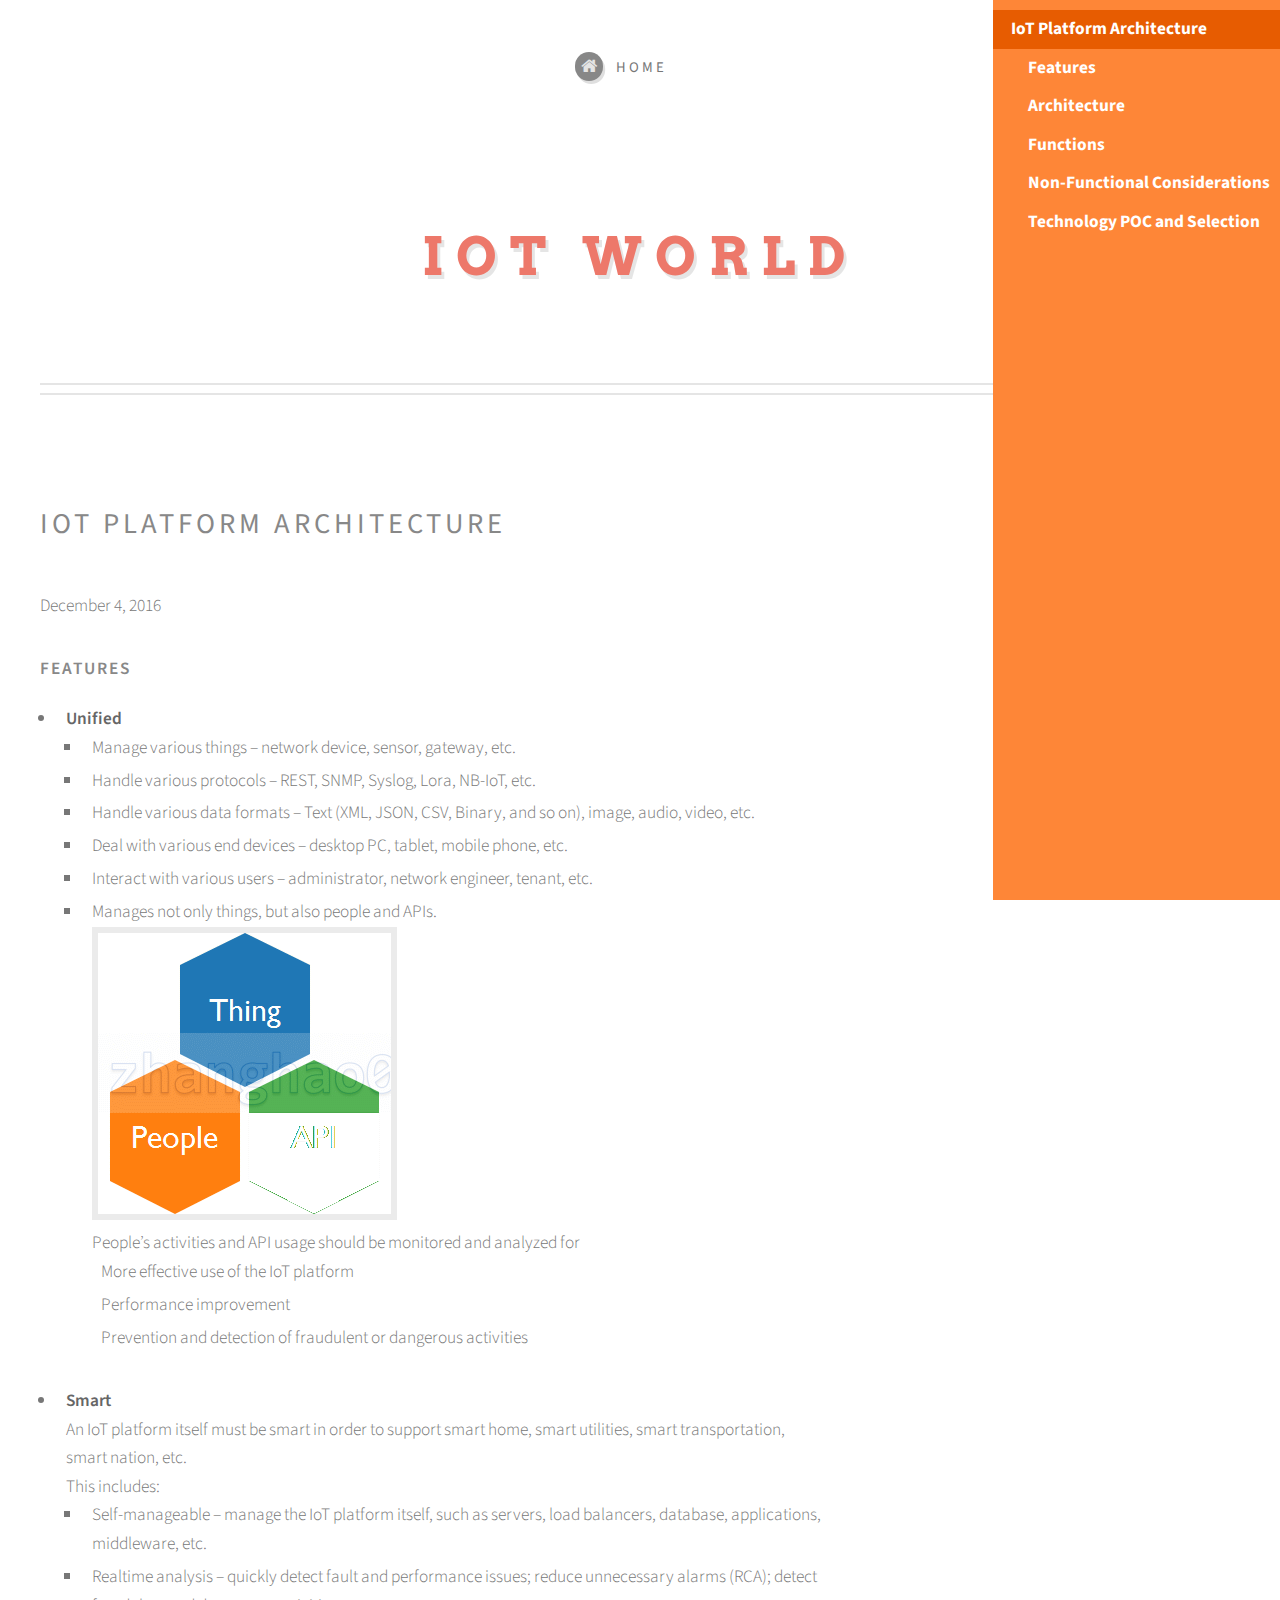
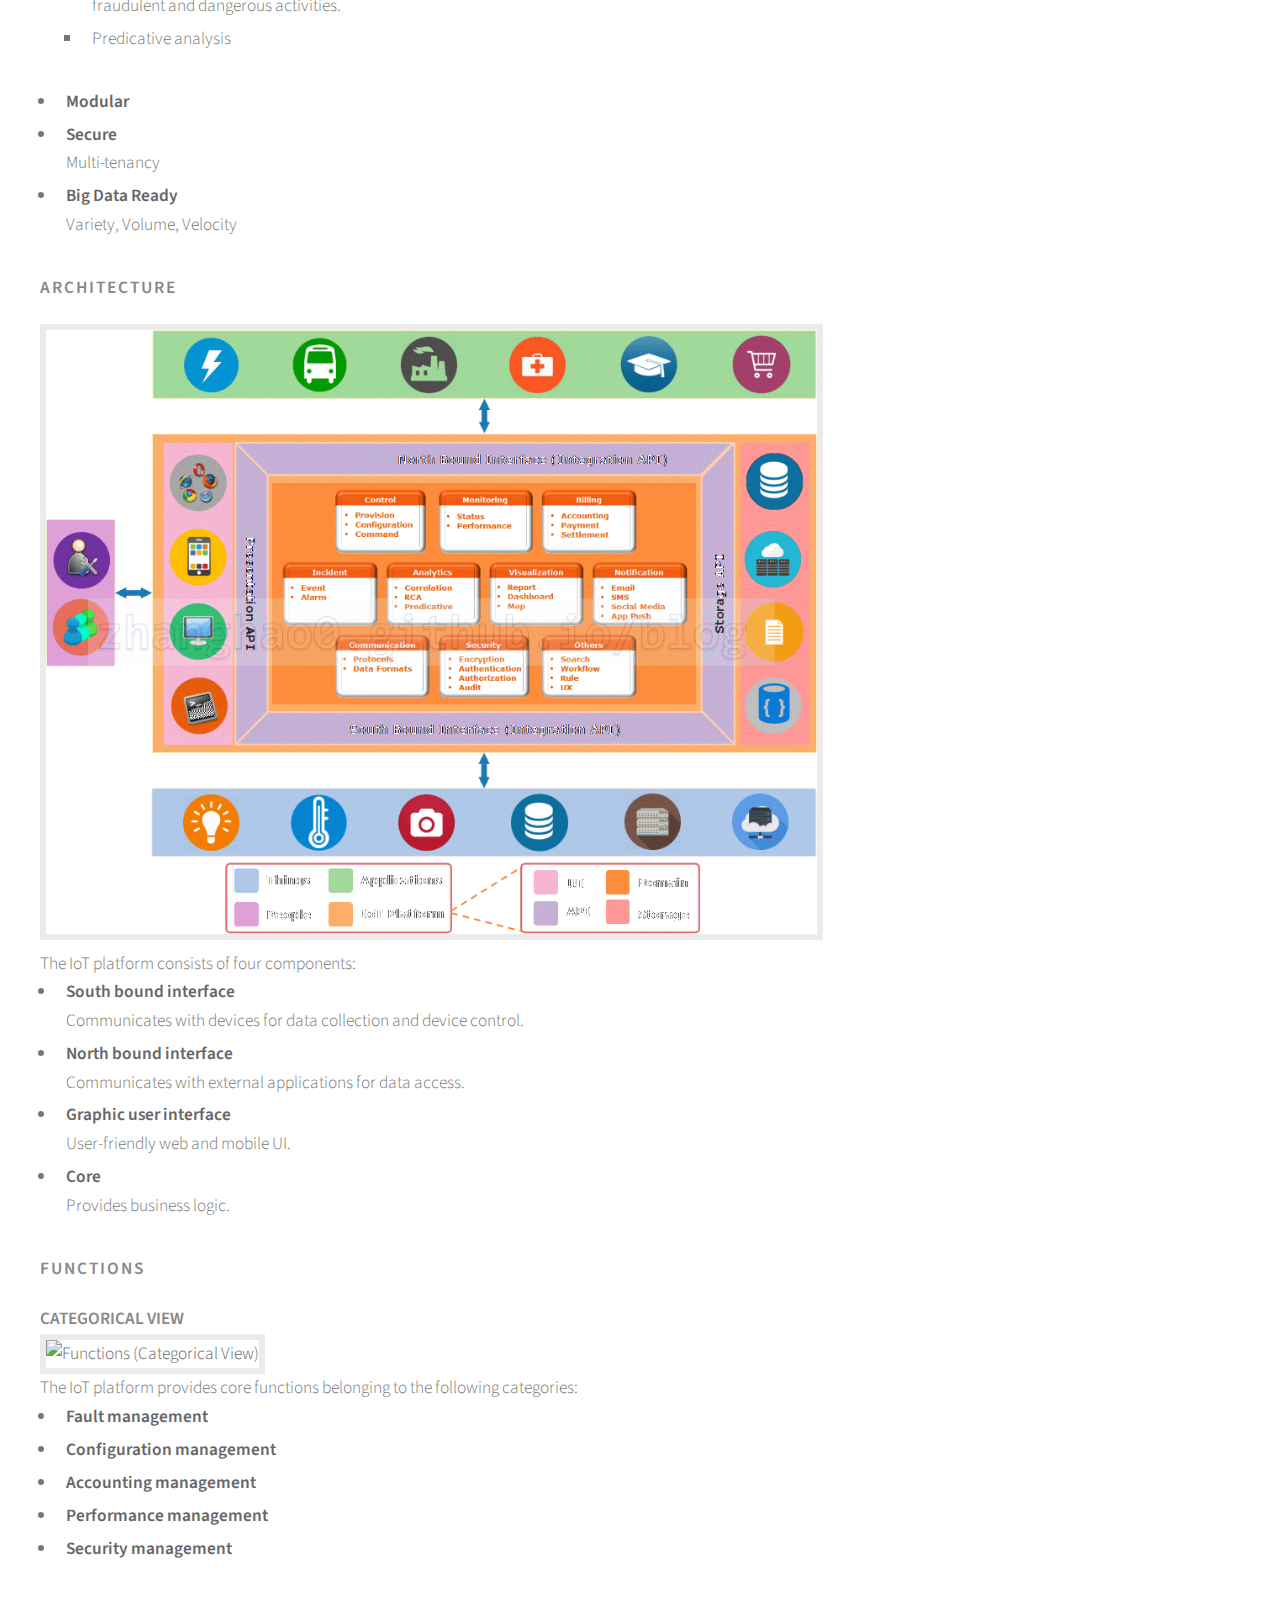
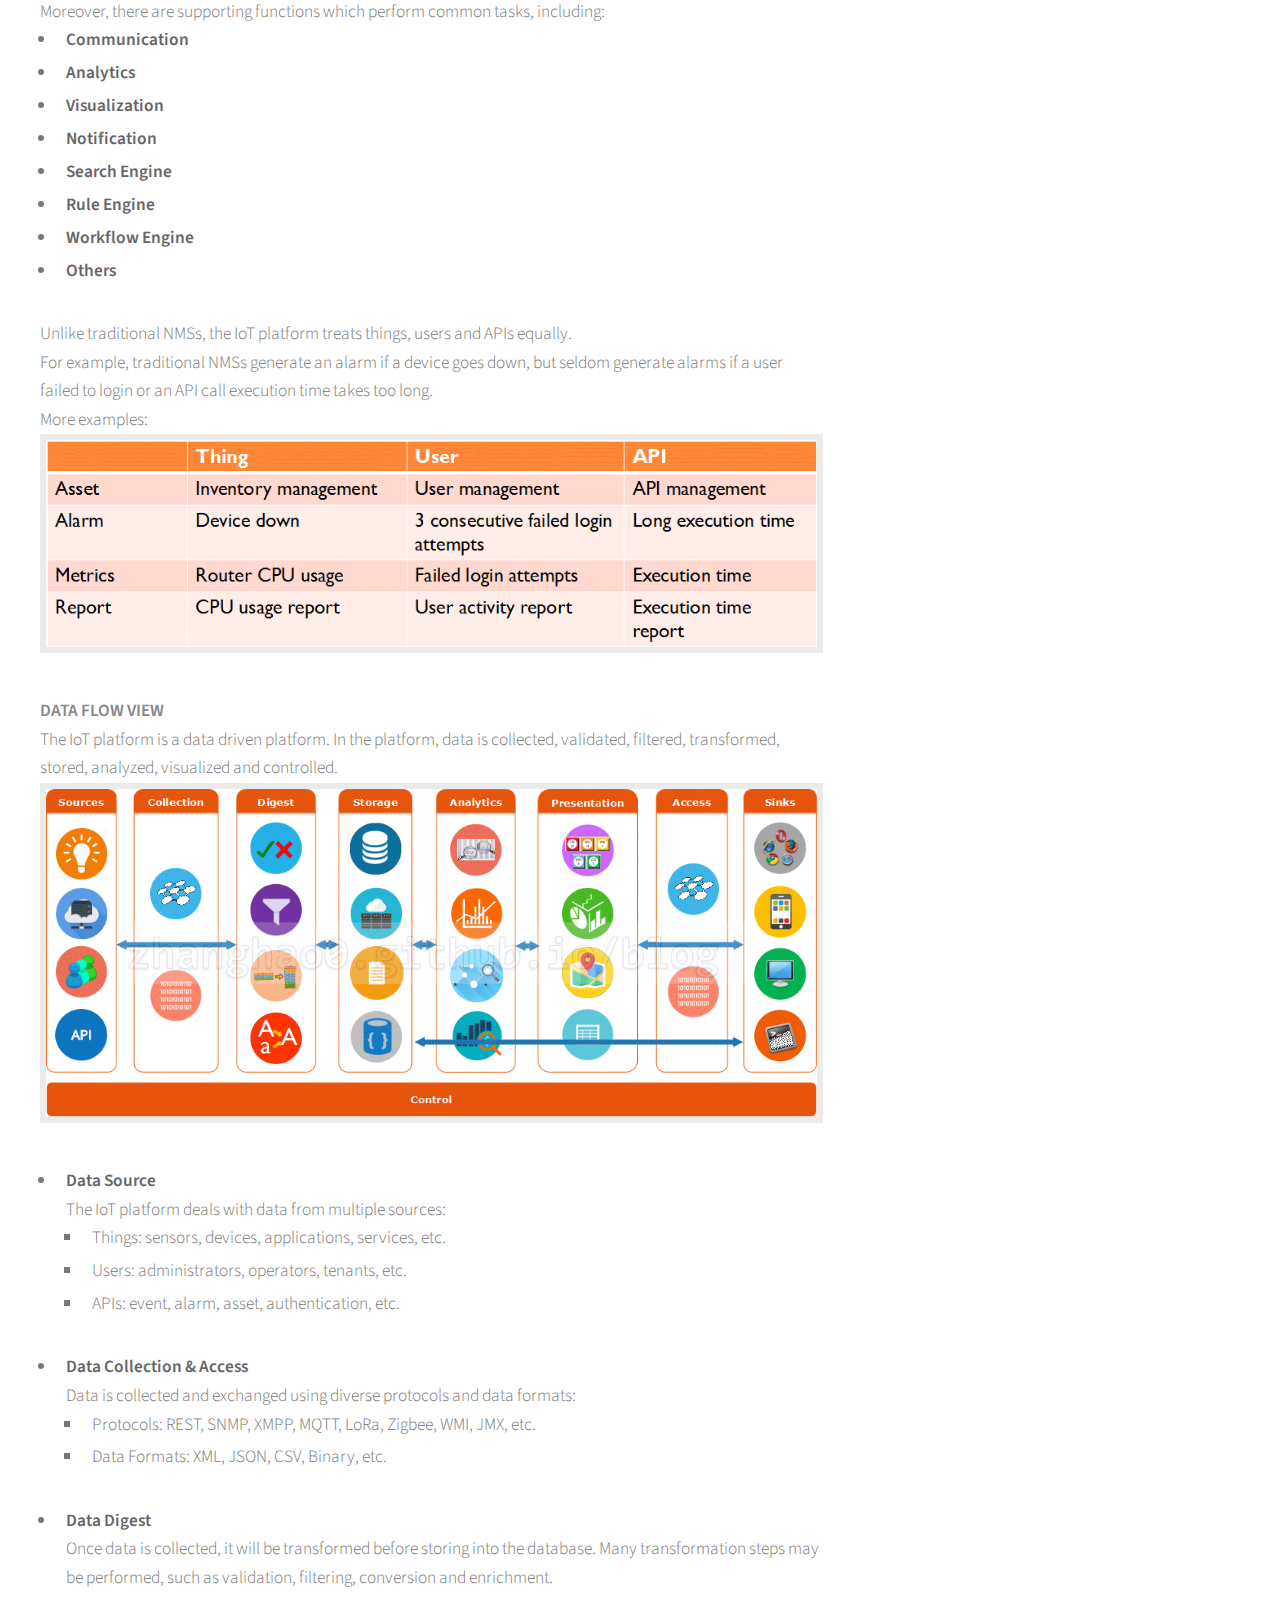
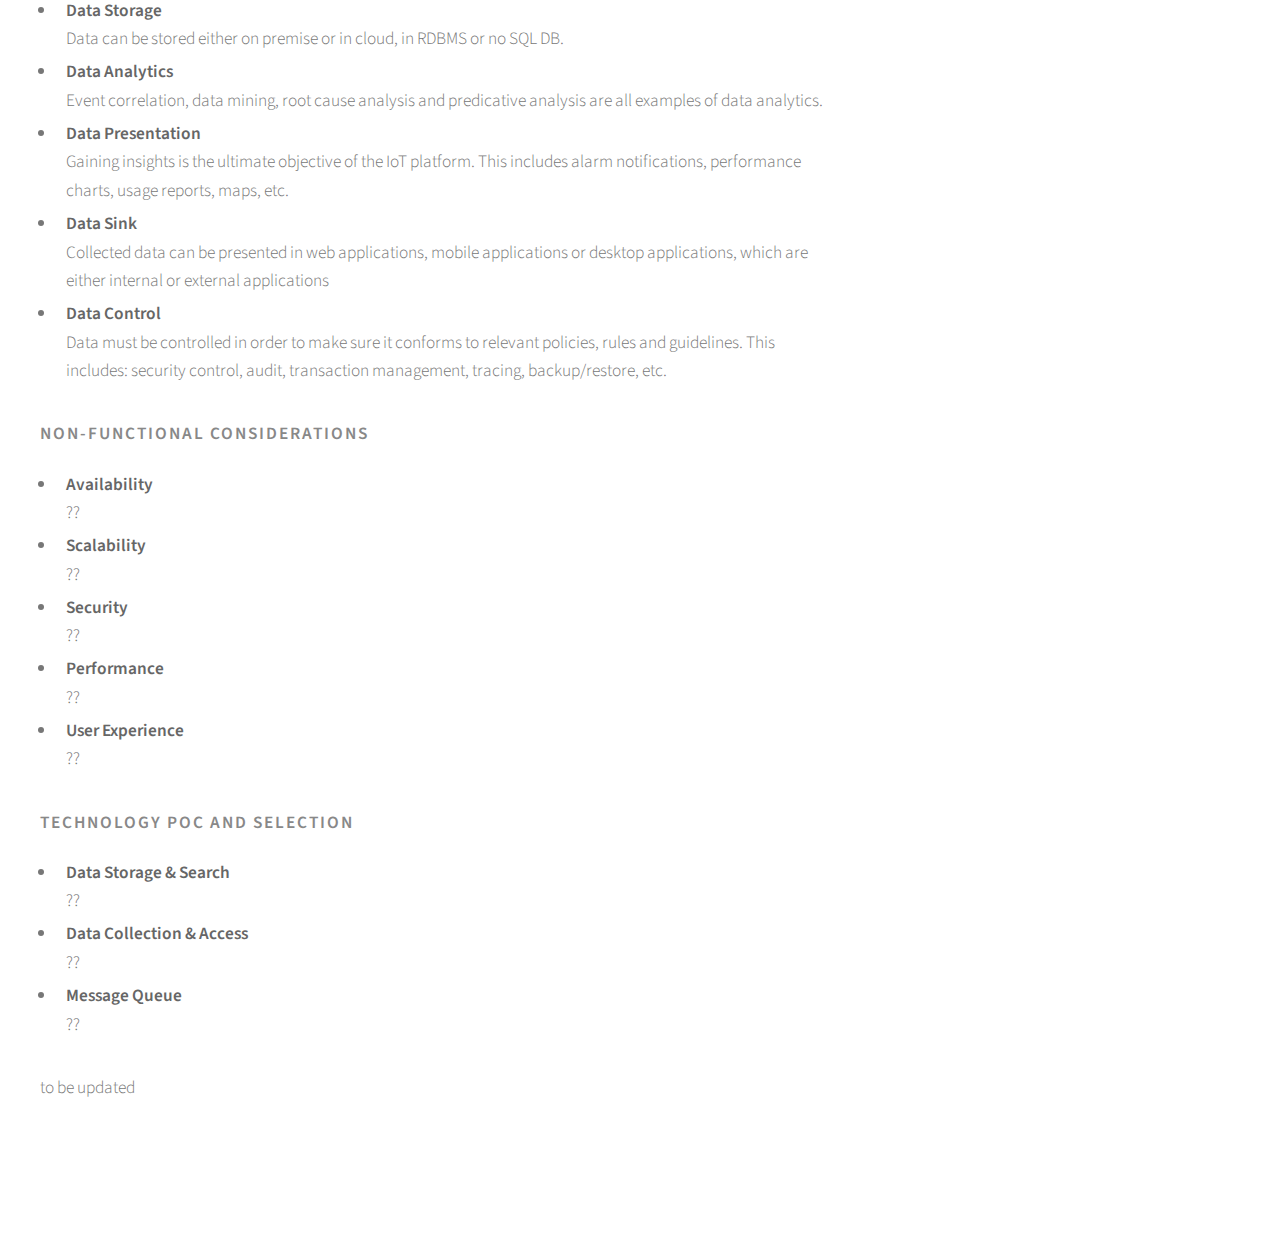
==== 2016/12/iot-architecture.html @ 87f13752 "update" ====
<!DOCTYPE HTML>
<!--
	Strongly Typed by HTML5 UP
	html5up.net | @ajlkn
	Free for personal and commercial use under the CCA 3.0 license (html5up.net/license)
-->
<html>
	<head>
		<title>Blog by Zhang Hao</title>
		<meta charset="utf-8" />
		<meta name="viewport" content="width=device-width, initial-scale=1" />
		<!--[if lte IE 8]><script src="assets/js/ie/html5shiv.js"></script><![endif]-->
		<link rel="stylesheet" href="../../assets/css/toc.css" />
		<link rel="stylesheet" href="../../assets/css/main.css" />
		<!--[if lte IE 8]><link rel="stylesheet" href="assets/css/ie8.css" /><![endif]-->
	</head>
	<body class="right-sidebar">
		<div id="page-wrapper">

			<!-- Header -->
				<div id="header-wrapper">
					<div id="header" class="container">

						<!-- Logo -->
							<h1 id="logo"><a href="https://zhanghao0.github.io/blog/index.html">IoT World</a></h1>

						<!-- Nav -->
							<nav id="nav">
								<ul>
									<li>
										<a class="icon fa-home" href="https://zhanghao0.github.io/blog/index.html"><span>Home</span></a>
									</li>

									<li id="toc2">
										<ul id="toc1">
										</ul>
									</li>
								</ul>
							</nav>

					</div>
				</div>

			<!-- Main -->
				<div id="main-wrapper">
					<div id="main" class="container">
						<header>
							<h2>IoT Platform Architecture</h2>
							<p class="date">December 4, 2016</p>
						</header>
						<div class="row">
							<div id="content" class="8u 12u(mobile)">
								<div>
									<h3>Features</h3>
									<ul class="default">
										<li><strong>Unified</strong><br/>
											<ul class="square">
												<li>Manage various things – network device, sensor, gateway, etc.</li>
												<li>Handle various protocols – REST, SNMP, Syslog, Lora, NB-IoT, etc.</li>
												<li>Handle various data formats – Text (XML, JSON, CSV, Binary, and so on), image, audio, video, etc.</li>
												<li>Deal with various end devices – desktop PC, tablet, mobile phone, etc.</li>
												<li>Interact with various users – administrator, network engineer, tenant, etc.</li>
												<li>Manages not only things, but also people and APIs.<br/><a href="https://zhanghao0.github.io/blog/2016/12/iot-internet-of-objects.gif" class="image"><img src="https://zhanghao0.github.io/blog/2016/12/iot-internet-of-objects.gif" alt="IoO"/></a>
												<ul>People’s activities and API usage should be monitored and analyzed for
													<li>More effective use of the IoT platform</li>
													<li>Performance improvement</li>
													<li>Prevention and detection of fraudulent or dangerous activities</li>
												</ul>
												</li>
											</ul>
										</li>
										<li><strong>Smart</strong><br/>An IoT platform itself must be smart in order to support smart home, smart utilities, smart transportation, smart nation, etc.<br/>This includes:
											<ul class="square">
												<li>Self-manageable – manage the IoT platform itself, such as servers, load balancers, database, applications, middleware, etc.</li>
												<li>Realtime analysis – quickly detect fault and performance issues; reduce unnecessary alarms (RCA); detect fraudulent and dangerous activities.</li>
												<li>Predicative analysis</li>
											</ul>
										</li>
										<li><strong>Modular</strong></li>
										<li><strong>Secure</strong><br/>Multi-tenancy</li>
										<li><strong>Big Data Ready</strong><br/>Variety, Volume, Velocity</li>
									</ul>
									<p></p>
								</div>							
								<div>
									<h3>Architecture</h3>
									<a href="https://zhanghao0.github.io/blog/2016/12/iot-component-view.gif" class="image"><img src="https://zhanghao0.github.io/blog/2016/12/iot-component-view.gif" alt="Architecture"/></a>	
									<div>The IoT platform consists of four components:</div>
									<ul class="default">
										<li><strong>South bound interface</strong><br/>Communicates with devices for data collection and device control.</li>
										<li><strong>North bound interface</strong><br/>Communicates with external applications for data access.</li>
										<li><strong>Graphic user interface</strong><br/>User-friendly web and mobile UI.</li>
										<li><strong>Core</strong><br/>Provides business logic.</li>
									</ul>
									<p></p>
								</div>
								<div>
									<h3>Functions</h3>
									<h4>Categorical View</h4>
									<a href="https://zhanghao0.github.io/blog/2016/12/iot-functional-view.gif" class="image"><img src="https://zhanghao0.github.io/blog/2016/12/iot-functional-view.gif" alt="Functions (Categorical View)"/></a>
									<div>The IoT platform provides core functions belonging to the following categories:</div>
									<ul class="default">
										<li><strong>Fault management</strong></li>
										<li><strong>Configuration management</strong></li>
										<li><strong>Accounting management</strong></li>
										<li><strong>Performance management</strong></li>
										<li><strong>Security management</strong></li>
									</ul>
									<div>Moreover, there are supporting functions which perform common tasks, including:</div>
									<ul class="default">
										<li><strong>Communication</strong></li>
										<li><strong>Analytics</strong></li>
										<li><strong>Visualization</strong></li>
										<li><strong>Notification</strong></li>
										<li><strong>Search Engine</strong></li>
										<li><strong>Rule Engine</strong></li>
										<li><strong>Workflow Engine</strong></li>
										<li><strong>Others</strong></li>
									</ul>
									<div>Unlike traditional NMSs, the IoT platform treats things, users and APIs equally.</div>
									<div>For example, traditional NMSs generate an alarm if a device goes down, but seldom generate alarms if a user failed to login or an API call execution time takes too long.</div>
									<div>More examples:</div>
									<a href="https://zhanghao0.github.io/blog/2016/12/iot-function-example.gif" class="image"><img src="https://zhanghao0.github.io/blog/2016/12/iot-function-example.gif" alt="Functions (Categorical View)"/></a>
									<p></p>
									<h4>Data Flow View</h4>
									<div>The IoT platform is a data driven platform. In the platform, data is collected, validated, filtered, transformed, stored, analyzed, visualized and controlled.</div>
									<a href="https://zhanghao0.github.io/blog/2016/12/iot-data-view.gif" class="image"><img src="https://zhanghao0.github.io/blog/2016/12/iot-data-view.gif" alt="Functions (Data Flow View)"/></a>
									<p>
										<ul class="default">
											<li><strong>Data Source</strong><br/>The IoT platform deals with data from multiple sources:
												<ul class="square">
													<li>Things: sensors, devices, applications, services, etc.</li>
													<li>Users: administrators, operators, tenants, etc.</li>
													<li>APIs: event, alarm, asset, authentication, etc.</li>
												</ul>
											</li>
											<li><strong>Data Collection &amp; Access</strong><br/>Data is collected and exchanged using diverse protocols and data formats:
												<ul class="square">
													<li>Protocols: REST, SNMP, XMPP, MQTT, LoRa, Zigbee, WMI, JMX, etc.</li>
													<li>Data Formats: XML, JSON, CSV, Binary, etc.</li>
												</ul>
											</li>
											<li><strong>Data Digest</strong><br/>Once data is collected, it will be transformed before storing into the database. Many transformation steps may be performed, such as validation, filtering, conversion and enrichment.
											</li>
											<li><strong>Data Storage</strong><br/>Data can be stored either on premise or in cloud, in RDBMS or no SQL DB.
											</li>
											<li><strong>Data Analytics</strong><br/>Event correlation, data mining, root cause analysis and predicative analysis are all examples of data analytics.
											</li>
											<li><strong>Data Presentation</strong><br/>Gaining insights is the ultimate objective of the IoT platform. This includes alarm notifications, performance charts, usage reports, maps, etc.
											</li>
											<li><strong>Data Sink</strong><br/>Collected data can be presented in web applications, mobile applications or desktop applications, which are either internal or external applications
											</li>
											<li><strong>Data Control</strong><br/>Data must be controlled in order to make sure it conforms to relevant policies, rules and guidelines. This includes: security control, audit, transaction management, tracing, backup/restore, etc.
											</li>
										</ul>
									</p>
									<p></p>
								</div>
								<div>
									<h3>Non-Functional Considerations</h3>
									<ul class="default">
										<li><strong>Availability</strong><br/>??</li>
										<li><strong>Scalability</strong><br/>??</li>
										<li><strong>Security</strong><br/>??</li>
										<li><strong>Performance</strong><br/>??</li>
										<li><strong>User Experience</strong><br/>??</li>
									</ul>
									<p></p>
								</div>
								<div>
									<h3>Technology POC and Selection</h3>
									<ul class="default">
										<li><strong>Data Storage &amp; Search</strong><br/>??</li>
										<li><strong>Data Collection &amp; Access</strong><br/>??</li>
										<li><strong>Message Queue</strong><br/>??</li>
									</ul>
									<p></p>
								</div>
								<div><p>to be updated</p></div>
							</div>

							<!-- Sidebar -->
							<div id="sidebar" class="4u 12u(mobile)">

								<!-- Excerpts -->
								<div id="toc"></div>
							</div>
						</div>
					</div>
				</div>
		</div>

		<!-- Scripts -->
			<script src="../../assets/js/jquery.min.js"></script>
			<script src="../../assets/js/jquery.dropotron.min.js"></script>
			<script src="../../assets/js/skel.min.js"></script>
			<script src="../../assets/js/skel-viewport.min.js"></script>
			<script src="../../assets/js/util.js"></script>
			<!--[if lte IE 8]><script src="assets/js/ie/respond.min.js"></script><![endif]-->
			<script src="../../assets/js/toc.min.js"></script>
			<script>
				$(document).ready(function() {
					var toc_id = $(window).width() >= 737 ? '#toc' : '#toc1';

					if ($(window).width() < 737) {
						$('#toc2').prepend('<a class="icon fa-home" href="#"><span>TOC</span></a>');
					}
					else {
						//$('#toc').prepend('<span>TOC</span>');
					}
					
					$(toc_id).toc({
				    'selectors': 'h2,h3', //elements to use as headings
				    'container': 'body', //element to find all selectors in
				    'smoothScrolling': true, //enable or disable smooth scrolling on click
				    'prefix': 'dropotron', //prefix for anchor tags and class names
				    'onHighlight': function(el) {}, //called when a new section is highlighted 
				    'highlightOnScroll': true, //add class to heading that is currently in focus
				    'highlightOffset': 100, //offset to trigger the next headline
				    'anchorName': function(i, heading, prefix) { //custom function for anchor name
				        return prefix+i;
				    },
				    'headerText': function(i, heading, $heading) { //custom function building the header-item text
				        return $heading.text();
				    },
						'itemClass': function(i, heading, $heading, prefix) { // custom function for item class
						  return prefix + "-" + $heading[0].tagName.toLowerCase();
						}
					});
				});
			</script>
			<script src="../../assets/js/main.js"></script>
	</body>
</html>
---- assets/css/toc.css ----
@media screen and (min-width: 737px) {
    #toc {
        bottom: 0px;
        right: 0px;
        height: 100%;
        position: fixed;
        background: #FE8637;
        padding-top: 10px;
        color: #fff;
        font-weight: bold;
    }

    #toc .dropotron-h2 {
        padding-left: 1em;
    }

    #toc .dropotron-h3 {
        padding-left: 2em;
    }
}

@media screen and (max-width: 736px) {
    #toc {
        bottom: 0px;
        right: 0px;
        height: 100%;
        padding-top: 10px;
        color: #fff;
        font-weight: bold;
    }

    .dropotron .dropotron-h2 {
        padding-left: 10px;
    }

    .dropotron .dropotron-h3 {
        padding-left: 20px;
    }
}

#toc .toc-active {
    background: #E75C01;
}

#toc ul {
    margin: 0;
    padding: 0;
    list-style: none;
}

#toc li {
    padding: 5px 10px;
}

#toc a {
    color: #fff;
    text-decoration-line: none;
    display: block;
}
---- assets/css/main.css ----
@import url("font-awesome.min.css");
@import url("https://fonts.googleapis.com/css?family=Source+Sans+Pro:300,400,600|Arvo:700");

/*
	Strongly Typed by HTML5 UP
	html5up.net | @ajlkn
	Free for personal and commercial use under the CCA 3.0 license (html5up.net/license)
*/

/* Reset */

	html, body, div, span, applet, object, iframe, h1, h2, h3, h4, h5, h6, p, blockquote, pre, a, abbr, acronym, address, big, cite, code, del, dfn, em, img, ins, kbd, q, s, samp, small, strike, strong, sub, sup, tt, var, b, u, i, center, dl, dt, dd, ol, ul, li, fieldset, form, label, legend, table, caption, tbody, tfoot, thead, tr, th, td, article, aside, canvas, details, embed, figure, figcaption, footer, header, hgroup, menu, nav, output, ruby, section, summary, time, mark, audio, video {
		margin: 0;
		padding: 0;
		border: 0;
		font-size: 100%;
		font: inherit;
		vertical-align: baseline;
	}

	article, aside, details, figcaption, figure, footer, header, hgroup, menu, nav, section {
		display: block;
	}

	body {
		line-height: 1;
	}

	ol, ul {
		list-style: none;
	}

	blockquote, q {
		quotes: none;
	}

	blockquote:before, blockquote:after, q:before, q:after {
		content: '';
		content: none;
	}

	table {
		border-collapse: collapse;
		border-spacing: 0;
	}

	body {
		-webkit-text-size-adjust: none;
	}

/* Box Model */

	*, *:before, *:after {
		-moz-box-sizing: border-box;
		-webkit-box-sizing: border-box;
		box-sizing: border-box;
	}

/* Containers */

	.container {
		margin-left: auto;
		margin-right: auto;
	}

	.container.\31 25\25 {
		width: 100%;
		max-width: 1200px;
		min-width: 960px;
	}

	.container.\37 5\25 {
		width: 720px;
	}

	.container.\35 0\25 {
		width: 480px;
	}

	.container.\32 5\25 {
		width: 240px;
	}

	.container {
		width: 960px;
	}

	strong a {
		text-decoration: underline;
	}

	@media screen and (min-width: 737px) {

		.container.\31 25\25 {
			width: 100%;
			max-width: 1500px;
			min-width: 1200px;
		}

		.container.\37 5\25 {
			width: 900px;
		}

		.container.\35 0\25 {
			width: 600px;
		}

		.container.\32 5\25 {
			width: 300px;
		}

		.container {
			width: 1200px;
		}

	}

	@media screen and (min-width: 737px) and (max-width: 1200px) {

		.container.\31 25\25 {
			width: 100%;
			max-width: 1200px;
			min-width: 960px;
		}

		.container.\37 5\25 {
			width: 720px;
		}

		.container.\35 0\25 {
			width: 480px;
		}

		.container.\32 5\25 {
			width: 240px;
		}

		.container {
			width: 960px;
		}

	}

	@media screen and (max-width: 736px) {

		.container.\31 25\25 {
			width: 100%;
			max-width: 125%;
			min-width: 100%;
		}

		.container.\37 5\25 {
			width: 75%;
		}

		.container.\35 0\25 {
			width: 50%;
		}

		.container.\32 5\25 {
			width: 25%;
		}

		.container {
			width: 100% !important;
		}

	}

/* Grid */

	.row {
		border-bottom: solid 1px transparent;
		-moz-box-sizing: border-box;
		-webkit-box-sizing: border-box;
		box-sizing: border-box;
	}

	.row > * {
		float: left;
		-moz-box-sizing: border-box;
		-webkit-box-sizing: border-box;
		box-sizing: border-box;
	}

	.row:after, .row:before {
		content: '';
		display: block;
		clear: both;
		height: 0;
	}

	.row.uniform > * > :first-child {
		margin-top: 0;
	}

	.row.uniform > * > :last-child {
		margin-bottom: 0;
	}

	.row.\30 \25 > * {
		padding: 0 0 0 0px;
	}

	.row.\30 \25 {
		margin: 0 0 -1px 0px;
	}

	.row.uniform.\30 \25 > * {
		padding: 0px 0 0 0px;
	}

	.row.uniform.\30 \25 {
		margin: 0px 0 -1px 0px;
	}

	.row > * {
		padding: 0 0 0 40px;
	}

	.row {
		margin: 0 0 -1px -40px;
	}

	.row.uniform > * {
		padding: 40px 0 0 40px;
	}

	.row.uniform {
		margin: -40px 0 -1px -40px;
	}

	.row.\32 00\25 > * {
		padding: 0 0 0 80px;
	}

	.row.\32 00\25 {
		margin: 0 0 -1px -80px;
	}

	.row.uniform.\32 00\25 > * {
		padding: 80px 0 0 80px;
	}

	.row.uniform.\32 00\25 {
		margin: -80px 0 -1px -80px;
	}

	.row.\31 50\25 > * {
		padding: 0 0 0 60px;
	}

	.row.\31 50\25 {
		margin: 0 0 -1px -60px;
	}

	.row.uniform.\31 50\25 > * {
		padding: 60px 0 0 60px;
	}

	.row.uniform.\31 50\25 {
		margin: -60px 0 -1px -60px;
	}

	.row.\35 0\25 > * {
		padding: 0 0 0 20px;
	}

	.row.\35 0\25 {
		margin: 0 0 -1px -20px;
	}

	.row.uniform.\35 0\25 > * {
		padding: 20px 0 0 20px;
	}

	.row.uniform.\35 0\25 {
		margin: -20px 0 -1px -20px;
	}

	.row.\32 5\25 > * {
		padding: 0 0 0 10px;
	}

	.row.\32 5\25 {
		margin: 0 0 -1px -10px;
	}

	.row.uniform.\32 5\25 > * {
		padding: 10px 0 0 10px;
	}

	.row.uniform.\32 5\25 {
		margin: -10px 0 -1px -10px;
	}

	.\31 2u, .\31 2u\24 {
		width: 100%;
		clear: none;
		margin-left: 0;
	}

	.\31 1u, .\31 1u\24 {
		width: 91.6666666667%;
		clear: none;
		margin-left: 0;
	}

	.\31 0u, .\31 0u\24 {
		width: 83.3333333333%;
		clear: none;
		margin-left: 0;
	}

	.\39 u, .\39 u\24 {
		width: 75%;
		clear: none;
		margin-left: 0;
	}

	.\38 u, .\38 u\24 {
		width: 66.6666666667%;
		clear: none;
		margin-left: 0;
	}

	.\37 u, .\37 u\24 {
		width: 58.3333333333%;
		clear: none;
		margin-left: 0;
	}

	.\36 u, .\36 u\24 {
		width: 50%;
		clear: none;
		margin-left: 0;
	}

	.\35 u, .\35 u\24 {
		width: 41.6666666667%;
		clear: none;
		margin-left: 0;
	}

	.\34 u, .\34 u\24 {
		width: 33.3333333333%;
		clear: none;
		margin-left: 0;
	}

	.\33 u, .\33 u\24 {
		width: 25%;
		clear: none;
		margin-left: 0;
	}

	.\32 u, .\32 u\24 {
		width: 16.6666666667%;
		clear: none;
		margin-left: 0;
	}

	.\31 u, .\31 u\24 {
		width: 8.3333333333%;
		clear: none;
		margin-left: 0;
	}

	.\31 2u\24 + *,
	.\31 1u\24 + *,
	.\31 0u\24 + *,
	.\39 u\24 + *,
	.\38 u\24 + *,
	.\37 u\24 + *,
	.\36 u\24 + *,
	.\35 u\24 + *,
	.\34 u\24 + *,
	.\33 u\24 + *,
	.\32 u\24 + *,
	.\31 u\24 + * {
		clear: left;
	}

	.\-11u {
		margin-left: 91.66667%;
	}

	.\-10u {
		margin-left: 83.33333%;
	}

	.\-9u {
		margin-left: 75%;
	}

	.\-8u {
		margin-left: 66.66667%;
	}

	.\-7u {
		margin-left: 58.33333%;
	}

	.\-6u {
		margin-left: 50%;
	}

	.\-5u {
		margin-left: 41.66667%;
	}

	.\-4u {
		margin-left: 33.33333%;
	}

	.\-3u {
		margin-left: 25%;
	}

	.\-2u {
		margin-left: 16.66667%;
	}

	.\-1u {
		margin-left: 8.33333%;
	}

	@media screen and (min-width: 737px) {

		.row > * {
			padding: 50px 0 0 50px;
		}

		.row {
			margin: -50px 0 -1px -50px;
		}

		.row.uniform > * {
			padding: 50px 0 0 50px;
		}

		.row.uniform {
			margin: -50px 0 -1px -50px;
		}

		.row.\32 00\25 > * {
			padding: 100px 0 0 100px;
		}

		.row.\32 00\25 {
			margin: -100px 0 -1px -100px;
		}

		.row.uniform.\32 00\25 > * {
			padding: 100px 0 0 100px;
		}

		.row.uniform.\32 00\25 {
			margin: -100px 0 -1px -100px;
		}

		.row.\31 50\25 > * {
			padding: 75px 0 0 75px;
		}

		.row.\31 50\25 {
			margin: -75px 0 -1px -75px;
		}

		.row.uniform.\31 50\25 > * {
			padding: 75px 0 0 75px;
		}

		.row.uniform.\31 50\25 {
			margin: -75px 0 -1px -75px;
		}

		.row.\35 0\25 > * {
			padding: 25px 0 0 25px;
		}

		.row.\35 0\25 {
			margin: -25px 0 -1px -25px;
		}

		.row.uniform.\35 0\25 > * {
			padding: 25px 0 0 25px;
		}

		.row.uniform.\35 0\25 {
			margin: -25px 0 -1px -25px;
		}

		.row.\32 5\25 > * {
			padding: 12.5px 0 0 12.5px;
		}

		.row.\32 5\25 {
			margin: -12.5px 0 -1px -12.5px;
		}

		.row.uniform.\32 5\25 > * {
			padding: 12.5px 0 0 12.5px;
		}

		.row.uniform.\32 5\25 {
			margin: -12.5px 0 -1px -12.5px;
		}

		.\31 2u\28desktop\29, .\31 2u\24\28desktop\29 {
			width: 100%;
			clear: none;
			margin-left: 0;
		}

		.\31 1u\28desktop\29, .\31 1u\24\28desktop\29 {
			width: 91.6666666667%;
			clear: none;
			margin-left: 0;
		}

		.\31 0u\28desktop\29, .\31 0u\24\28desktop\29 {
			width: 83.3333333333%;
			clear: none;
			margin-left: 0;
		}

		.\39 u\28desktop\29, .\39 u\24\28desktop\29 {
			width: 75%;
			clear: none;
			margin-left: 0;
		}

		.\38 u\28desktop\29, .\38 u\24\28desktop\29 {
			width: 66.6666666667%;
			clear: none;
			margin-left: 0;
		}

		.\37 u\28desktop\29, .\37 u\24\28desktop\29 {
			width: 58.3333333333%;
			clear: none;
			margin-left: 0;
		}

		.\36 u\28desktop\29, .\36 u\24\28desktop\29 {
			width: 50%;
			clear: none;
			margin-left: 0;
		}

		.\35 u\28desktop\29, .\35 u\24\28desktop\29 {
			width: 41.6666666667%;
			clear: none;
			margin-left: 0;
		}

		.\34 u\28desktop\29, .\34 u\24\28desktop\29 {
			width: 33.3333333333%;
			clear: none;
			margin-left: 0;
		}

		.\33 u\28desktop\29, .\33 u\24\28desktop\29 {
			width: 25%;
			clear: none;
			margin-left: 0;
		}

		.\32 u\28desktop\29, .\32 u\24\28desktop\29 {
			width: 16.6666666667%;
			clear: none;
			margin-left: 0;
		}

		.\31 u\28desktop\29, .\31 u\24\28desktop\29 {
			width: 8.3333333333%;
			clear: none;
			margin-left: 0;
		}

		.\31 2u\24\28desktop\29 + *,
		.\31 1u\24\28desktop\29 + *,
		.\31 0u\24\28desktop\29 + *,
		.\39 u\24\28desktop\29 + *,
		.\38 u\24\28desktop\29 + *,
		.\37 u\24\28desktop\29 + *,
		.\36 u\24\28desktop\29 + *,
		.\35 u\24\28desktop\29 + *,
		.\34 u\24\28desktop\29 + *,
		.\33 u\24\28desktop\29 + *,
		.\32 u\24\28desktop\29 + *,
		.\31 u\24\28desktop\29 + * {
			clear: left;
		}

		.\-11u\28desktop\29 {
			margin-left: 91.66667%;
		}

		.\-10u\28desktop\29 {
			margin-left: 83.33333%;
		}

		.\-9u\28desktop\29 {
			margin-left: 75%;
		}

		.\-8u\28desktop\29 {
			margin-left: 66.66667%;
		}

		.\-7u\28desktop\29 {
			margin-left: 58.33333%;
		}

		.\-6u\28desktop\29 {
			margin-left: 50%;
		}

		.\-5u\28desktop\29 {
			margin-left: 41.66667%;
		}

		.\-4u\28desktop\29 {
			margin-left: 33.33333%;
		}

		.\-3u\28desktop\29 {
			margin-left: 25%;
		}

		.\-2u\28desktop\29 {
			margin-left: 16.66667%;
		}

		.\-1u\28desktop\29 {
			margin-left: 8.33333%;
		}

	}

	@media screen and (min-width: 737px) and (max-width: 1200px) {

		.row > * {
			padding: 30px 0 0 30px;
		}

		.row {
			margin: -30px 0 -1px -30px;
		}

		.row.uniform > * {
			padding: 30px 0 0 30px;
		}

		.row.uniform {
			margin: -30px 0 -1px -30px;
		}

		.row.\32 00\25 > * {
			padding: 60px 0 0 60px;
		}

		.row.\32 00\25 {
			margin: -60px 0 -1px -60px;
		}

		.row.uniform.\32 00\25 > * {
			padding: 60px 0 0 60px;
		}

		.row.uniform.\32 00\25 {
			margin: -60px 0 -1px -60px;
		}

		.row.\31 50\25 > * {
			padding: 45px 0 0 45px;
		}

		.row.\31 50\25 {
			margin: -45px 0 -1px -45px;
		}

		.row.uniform.\31 50\25 > * {
			padding: 45px 0 0 45px;
		}

		.row.uniform.\31 50\25 {
			margin: -45px 0 -1px -45px;
		}

		.row.\35 0\25 > * {
			padding: 15px 0 0 15px;
		}

		.row.\35 0\25 {
			margin: -15px 0 -1px -15px;
		}

		.row.uniform.\35 0\25 > * {
			padding: 15px 0 0 15px;
		}

		.row.uniform.\35 0\25 {
			margin: -15px 0 -1px -15px;
		}

		.row.\32 5\25 > * {
			padding: 7.5px 0 0 7.5px;
		}

		.row.\32 5\25 {
			margin: -7.5px 0 -1px -7.5px;
		}

		.row.uniform.\32 5\25 > * {
			padding: 7.5px 0 0 7.5px;
		}

		.row.uniform.\32 5\25 {
			margin: -7.5px 0 -1px -7.5px;
		}

		.\31 2u\28tablet\29, .\31 2u\24\28tablet\29 {
			width: 100%;
			clear: none;
			margin-left: 0;
		}

		.\31 1u\28tablet\29, .\31 1u\24\28tablet\29 {
			width: 91.6666666667%;
			clear: none;
			margin-left: 0;
		}

		.\31 0u\28tablet\29, .\31 0u\24\28tablet\29 {
			width: 83.3333333333%;
			clear: none;
			margin-left: 0;
		}

		.\39 u\28tablet\29, .\39 u\24\28tablet\29 {
			width: 75%;
			clear: none;
			margin-left: 0;
		}

		.\38 u\28tablet\29, .\38 u\24\28tablet\29 {
			width: 66.6666666667%;
			clear: none;
			margin-left: 0;
		}

		.\37 u\28tablet\29, .\37 u\24\28tablet\29 {
			width: 58.3333333333%;
			clear: none;
			margin-left: 0;
		}

		.\36 u\28tablet\29, .\36 u\24\28tablet\29 {
			width: 50%;
			clear: none;
			margin-left: 0;
		}

		.\35 u\28tablet\29, .\35 u\24\28tablet\29 {
			width: 41.6666666667%;
			clear: none;
			margin-left: 0;
		}

		.\34 u\28tablet\29, .\34 u\24\28tablet\29 {
			width: 33.3333333333%;
			clear: none;
			margin-left: 0;
		}

		.\33 u\28tablet\29, .\33 u\24\28tablet\29 {
			width: 25%;
			clear: none;
			margin-left: 0;
		}

		.\32 u\28tablet\29, .\32 u\24\28tablet\29 {
			width: 16.6666666667%;
			clear: none;
			margin-left: 0;
		}

		.\31 u\28tablet\29, .\31 u\24\28tablet\29 {
			width: 8.3333333333%;
			clear: none;
			margin-left: 0;
		}

		.\31 2u\24\28tablet\29 + *,
		.\31 1u\24\28tablet\29 + *,
		.\31 0u\24\28tablet\29 + *,
		.\39 u\24\28tablet\29 + *,
		.\38 u\24\28tablet\29 + *,
		.\37 u\24\28tablet\29 + *,
		.\36 u\24\28tablet\29 + *,
		.\35 u\24\28tablet\29 + *,
		.\34 u\24\28tablet\29 + *,
		.\33 u\24\28tablet\29 + *,
		.\32 u\24\28tablet\29 + *,
		.\31 u\24\28tablet\29 + * {
			clear: left;
		}

		.\-11u\28tablet\29 {
			margin-left: 91.66667%;
		}

		.\-10u\28tablet\29 {
			margin-left: 83.33333%;
		}

		.\-9u\28tablet\29 {
			margin-left: 75%;
		}

		.\-8u\28tablet\29 {
			margin-left: 66.66667%;
		}

		.\-7u\28tablet\29 {
			margin-left: 58.33333%;
		}

		.\-6u\28tablet\29 {
			margin-left: 50%;
		}

		.\-5u\28tablet\29 {
			margin-left: 41.66667%;
		}

		.\-4u\28tablet\29 {
			margin-left: 33.33333%;
		}

		.\-3u\28tablet\29 {
			margin-left: 25%;
		}

		.\-2u\28tablet\29 {
			margin-left: 16.66667%;
		}

		.\-1u\28tablet\29 {
			margin-left: 8.33333%;
		}

	}

	@media screen and (max-width: 736px) {

		.row > * {
			padding: 20px 0 0 20px;
		}

		.row {
			margin: -20px 0 -1px -20px;
		}

		.row.uniform > * {
			padding: 20px 0 0 20px;
		}

		.row.uniform {
			margin: -20px 0 -1px -20px;
		}

		.row.\32 00\25 > * {
			padding: 40px 0 0 40px;
		}

		.row.\32 00\25 {
			margin: -40px 0 -1px -40px;
		}

		.row.uniform.\32 00\25 > * {
			padding: 40px 0 0 40px;
		}

		.row.uniform.\32 00\25 {
			margin: -40px 0 -1px -40px;
		}

		.row.\31 50\25 > * {
			padding: 30px 0 0 30px;
		}

		.row.\31 50\25 {
			margin: -30px 0 -1px -30px;
		}

		.row.uniform.\31 50\25 > * {
			padding: 30px 0 0 30px;
		}

		.row.uniform.\31 50\25 {
			margin: -30px 0 -1px -30px;
		}

		.row.\35 0\25 > * {
			padding: 10px 0 0 10px;
		}

		.row.\35 0\25 {
			margin: -10px 0 -1px -10px;
		}

		.row.uniform.\35 0\25 > * {
			padding: 10px 0 0 10px;
		}

		.row.uniform.\35 0\25 {
			margin: -10px 0 -1px -10px;
		}

		.row.\32 5\25 > * {
			padding: 5px 0 0 5px;
		}

		.row.\32 5\25 {
			margin: -5px 0 -1px -5px;
		}

		.row.uniform.\32 5\25 > * {
			padding: 5px 0 0 5px;
		}

		.row.uniform.\32 5\25 {
			margin: -5px 0 -1px -5px;
		}

		.\31 2u\28mobile\29, .\31 2u\24\28mobile\29 {
			width: 100%;
			clear: none;
			margin-left: 0;
		}

		.\31 1u\28mobile\29, .\31 1u\24\28mobile\29 {
			width: 91.6666666667%;
			clear: none;
			margin-left: 0;
		}

		.\31 0u\28mobile\29, .\31 0u\24\28mobile\29 {
			width: 83.3333333333%;
			clear: none;
			margin-left: 0;
		}

		.\39 u\28mobile\29, .\39 u\24\28mobile\29 {
			width: 75%;
			clear: none;
			margin-left: 0;
		}

		.\38 u\28mobile\29, .\38 u\24\28mobile\29 {
			width: 66.6666666667%;
			clear: none;
			margin-left: 0;
		}

		.\37 u\28mobile\29, .\37 u\24\28mobile\29 {
			width: 58.3333333333%;
			clear: none;
			margin-left: 0;
		}

		.\36 u\28mobile\29, .\36 u\24\28mobile\29 {
			width: 50%;
			clear: none;
			margin-left: 0;
		}

		.\35 u\28mobile\29, .\35 u\24\28mobile\29 {
			width: 41.6666666667%;
			clear: none;
			margin-left: 0;
		}

		.\34 u\28mobile\29, .\34 u\24\28mobile\29 {
			width: 33.3333333333%;
			clear: none;
			margin-left: 0;
		}

		.\33 u\28mobile\29, .\33 u\24\28mobile\29 {
			width: 25%;
			clear: none;
			margin-left: 0;
		}

		.\32 u\28mobile\29, .\32 u\24\28mobile\29 {
			width: 16.6666666667%;
			clear: none;
			margin-left: 0;
		}

		.\31 u\28mobile\29, .\31 u\24\28mobile\29 {
			width: 8.3333333333%;
			clear: none;
			margin-left: 0;
		}

		.\31 2u\24\28mobile\29 + *,
		.\31 1u\24\28mobile\29 + *,
		.\31 0u\24\28mobile\29 + *,
		.\39 u\24\28mobile\29 + *,
		.\38 u\24\28mobile\29 + *,
		.\37 u\24\28mobile\29 + *,
		.\36 u\24\28mobile\29 + *,
		.\35 u\24\28mobile\29 + *,
		.\34 u\24\28mobile\29 + *,
		.\33 u\24\28mobile\29 + *,
		.\32 u\24\28mobile\29 + *,
		.\31 u\24\28mobile\29 + * {
			clear: left;
		}

		.\-11u\28mobile\29 {
			margin-left: 91.66667%;
		}

		.\-10u\28mobile\29 {
			margin-left: 83.33333%;
		}

		.\-9u\28mobile\29 {
			margin-left: 75%;
		}

		.\-8u\28mobile\29 {
			margin-left: 66.66667%;
		}

		.\-7u\28mobile\29 {
			margin-left: 58.33333%;
		}

		.\-6u\28mobile\29 {
			margin-left: 50%;
		}

		.\-5u\28mobile\29 {
			margin-left: 41.66667%;
		}

		.\-4u\28mobile\29 {
			margin-left: 33.33333%;
		}

		.\-3u\28mobile\29 {
			margin-left: 25%;
		}

		.\-2u\28mobile\29 {
			margin-left: 16.66667%;
		}

		.\-1u\28mobile\29 {
			margin-left: 8.33333%;
		}

	}

/* Basic */

	body {
		background: #f0f0f0;
		font-family: 'Source Sans Pro';
		font-weight: 300;
		color: #777;
	}

		body.is-loading * {
			-moz-transition: none !important;
			-webkit-transition: none !important;
			-ms-transition: none !important;
			transition: none !important;
			-moz-animation: none !important;
			-webkit-animation: none !important;
			-ms-animation: none !important;
			animation: none !important;
		}

	input, textarea, select {
		font-family: 'Source Sans Pro';
		font-weight: 300;
		color: #777;
	}

	h1, h2, h3, h4, h5, h6 {
		font-weight: 600;
		text-transform: uppercase;
		color: #888;
	}

	h1 a, h2 a, h3 a, h4 a, h5 a, h6 a {
		color: inherit;
		text-decoration: none;
		border: 0;
	}

	a {
		-moz-transition: color 0.25s ease-in-out, border-bottom-color 0.25s ease-in-out;
		-webkit-transition: color 0.25s ease-in-out, border-bottom-color 0.25s ease-in-out;
		-ms-transition: color 0.25s ease-in-out, border-bottom-color 0.25s ease-in-out;
		transition: color 0.25s ease-in-out, border-bottom-color 0.25s ease-in-out;
		color: #666;
		text-decoration: none;
	}

		a strong {
			-moz-transition: color 0.25s ease-in-out, border-bottom-color 0.25s ease-in-out;
			-webkit-transition: color 0.25s ease-in-out, border-bottom-color 0.25s ease-in-out;
			-ms-transition: color 0.25s ease-in-out, border-bottom-color 0.25s ease-in-out;
			transition: color 0.25s ease-in-out, border-bottom-color 0.25s ease-in-out;
		}

		a:hover {
			color: #ed786a;
		}

			a:hover strong {
				color: #ed786a;
			}

	strong, b {
		font-weight: 600;
		color: #666;
	}

	em, i {
		font-style: italic;
	}

	sub {
		position: relative;
		top: 0.5em;
		font-size: 0.8em;
	}

	sup {
		position: relative;
		top: -0.5em;
		font-size: 0.8em;
	}

	hr {
		border: 0;
		border-top: solid 1px #ddd;
	}

	blockquote {
		border-left: solid 0.5em #ddd;
		padding: 1em 0 1em 2em;
		font-style: italic;
	}

	p {
		text-align: justify;
		margin-bottom: 2em;
	}

	ul, ol, dl, table, blockquote {
		margin-bottom: 2em;
	}

	br.clear {
		clear: both;
	}

/* Sections/Article */

	section, article {
		margin-bottom: 3em;
	}

	section > :last-child,
	article > :last-child,
	section:last-child,
	article:last-child {
		margin-bottom: 0;
	}

/* Image */

	.image {
		-moz-transition: opacity 0.25s ease-in-out;
		-webkit-transition: opacity 0.25s ease-in-out;
		-ms-transition: opacity 0.25s ease-in-out;
		transition: opacity 0.25s ease-in-out;
		display: inline-block;
		border: solid 6px #ebebeb !important;
	}

		.image:hover {
			opacity: 0.9;
		}

		.image img {
			display: block;
			width: 100%;
		}

		.image.fit {
			display: block;
			width: 100%;
		}

		.image.featured {
			display: block;
			width: 100%;
			margin: 0 0 3.5em 0;
		}

		.image.left {
			float: left;
			margin: 0 1.5em 1.5em 0;
			position: relative;
			top: 0.5em;
		}

		.image.centered {
			display: block;
			margin: 0 0 2em 0;
		}

			.image.centered img {
				margin: 0 auto;
				width: auto;
			}

/* List */

	ul.square {
		list-style: square;
		margin-left: 1em;
	}

	ul.default {
		list-style: disc;
		margin-left: 1em;
	}

		ul.default li, ul.square li {
			padding-left: 0.5em;
			margin: 0.25em 0 0.25em 0;
		}

			ul.default li:first-child, ul.square li:first-child {
				margin-top: 0;
			}

	ul.links {
		list-style: decimal;
		margin-left: 1em;
	}

		ul.links li {
			display: inline;
			border-left: solid 1px #d0d0d0;
			padding-left: 1em;
			margin-left: 1em;
		}

			ul.links li:first-child {
				margin-left: 0;
				padding-left: 0;
			}

	ul.actions {
		margin-top: 2.5em;
		clear: both;
	}

	ul.divided li {
		border-top: solid 2px #e5e5e5;
	}

		ul.divided li:first-child {
			border-top: 0;
			margin-top: 0;
			padding-top: 0;
		}

	ul.icons > li {
		position: relative;
		padding: 2em 0 0 3em;
	}

		ul.icons > li:before {
			position: absolute;
			left: 0;
			top: 2em;
			display: block;
			background: #878787;
			color: #e4e4e4;
			width: 1.65em;
			height: 1.65em;
			border-radius: 1.65em;
			line-height: 1.65em;
			text-align: center;
			box-shadow: 0.125em 0.175em 0 0 rgba(0, 0, 0, 0.125);
		}

		ul.icons > li:first-child {
			padding-top: 0;
		}

			ul.icons > li:first-child:before {
				top: 0;
			}

	ol.default {
		list-style: decimal;
		margin-left: 1em;
	}

		ol.default li {
			padding-left: 0.5em;
			margin: 0.75em 0 0.75em 0;
		}

			ol.default li:first-child {
				margin-top: 0;
			}

/* Form */

	form label {
		font-weight: 600;
		text-transform: uppercase;
		color: #888;
		display: block;
		margin: 0 0 1em 0;
	}

	form input[type="text"],
	form input[type="email"]
	input[type="password"],
	form select,
	form textarea {
		-moz-transition: background-color 0.25s ease-in-out;
		-webkit-transition: background-color 0.25s ease-in-out;
		-ms-transition: background-color 0.25s ease-in-out;
		transition: background-color 0.25s ease-in-out;
		-webkit-appearance: none;
		display: block;
		border: 0;
		background: #e8e8e8;
		width: 100%;
		box-shadow: inset 2px 2px 0px 0px rgba(0, 0, 0, 0.1);
		border-radius: 4px;
		line-height: 1.25em;
		padding: 0.75em 1em 0.75em 1em;
	}

		form input[type="text"]:focus,
		form input[type="email"]
		input[type="password"]:focus,
		form select:focus,
		form textarea:focus {
			background: #f0f0f0;
		}

	form textarea {
		min-height: 11em;
	}

	form .formerize-placeholder {
		color: #555 !important;
	}

	form ::-webkit-input-placeholder {
		color: #555 !important;
		line-height: 1.35em;
	}

	form :-moz-placeholder {
		color: #555 !important;
	}

	form ::-moz-placeholder {
		color: #555 !important;
	}

	form :-ms-input-placeholder {
		color: #555 !important;
	}

	form ::-moz-focus-inner {
		border: 0;
	}

/* Table */

	table {
		width: 100%;
	}

		table.default {
			width: 100%;
		}

			table.default tbody tr {
				border-top: solid 1px #E5E5E5;
			}

				table.default tbody tr:first-child {
					border-top: 0;
				}

			table.default td {
				padding: 0.75em 1em 0.75em 1em;
			}

			table.default th {
				text-align: left;
				font-weight: bold;
				padding: 0.75em 1em 0.75em 1em;
			}

			table.default thead {
				background: #878787;
				color: #fff;
				font-weight: 400;
				text-transform: uppercase;
				border: 0;
				box-shadow: 0.125em 0.175em 0 0 rgba(0, 0, 0, 0.125);
			}

			table.default tfoot {
				background: #F0F0F0;
				border-top: solid 2px #E5E5E5;
			}

/* Button */

	input[type="button"],
	input[type="submit"],
	input[type="reset"],
	button,
	.button {
		-moz-transition: all 0.25s ease-in-out;
		-webkit-transition: all 0.25s ease-in-out;
		-ms-transition: all 0.25s ease-in-out;
		transition: all 0.25s ease-in-out;
		-webkit-appearance: none;
		position: relative;
		display: inline-block;
		background: #ed786a;
		color: #fff !important;
		text-transform: uppercase;
		border-radius: 4px;
		border: 0;
		outline: 0;
		font-size: 1em;
		box-shadow: 0.125em 0.175em 0 0 rgba(0, 0, 0, 0.125);
		font-weight: 600;
		text-align: center;
	}

		input[type="button"].icon:before,
		input[type="submit"].icon:before,
		input[type="reset"].icon:before,
		button.icon:before,
		.button.icon:before {
			position: relative;
			padding-right: 0.75em;
			opacity: 0.5;
			top: 0.05em;
		}

		input[type="button"]:hover,
		input[type="submit"]:hover,
		input[type="reset"]:hover,
		button:hover,
		.button:hover {
			background: #fd887a;
		}

		input[type="button"]:active,
		input[type="submit"]:active,
		input[type="reset"]:active,
		button:active,
		.button:active {
			background: #ed786a;
		}

		input[type="button"].alt,
		input[type="submit"].alt,
		input[type="reset"].alt,
		button.alt,
		.button.alt {
			background: #878787;
		}

			input[type="button"].alt:hover,
			input[type="submit"].alt:hover,
			input[type="reset"].alt:hover,
			button.alt:hover,
			.button.alt:hover {
				background: #979797;
			}

			input[type="button"].alt:active,
			input[type="submit"].alt:active,
			input[type="reset"].alt:active,
			button.alt:active,
			.button.alt:active {
				background: #878787;
			}

/* Box */

	.box .excerpt .date {
		background: #878787;
		color: #fff;
		font-weight: 400;
		text-transform: uppercase;
		border-radius: 4px;
		border: 0;
		box-shadow: 0.125em 0.175em 0 0 rgba(0, 0, 0, 0.125);
	}

/* Icons */

	.icon {
		position: relative;
		text-decoration: none;
	}

		.icon:before {
			-moz-osx-font-smoothing: grayscale;
			-webkit-font-smoothing: antialiased;
			font-family: FontAwesome;
			font-style: normal;
			font-weight: normal;
			text-transform: none !important;
		}

		.icon > .label {
			display: none;
		}

/* Wrappers */

	#header-wrapper {
		position: relative;
		background: #fff;
		text-align: center;
	}

		#header-wrapper p {
			text-align: center;
		}

	#banner-wrapper {
		position: relative;
		overflow: hidden;
		background: #fff;
		color: #fff;
		text-align: center;
		border-top: solid 2px #e5e5e5;
		border-bottom: solid 2px #e5e5e5;
		box-shadow: inset 0px -8px 0px 0px #fff, inset 0px -10px 0px 0px #e5e5e5, inset 0px 8px 0px 0px #fff, inset 0px 10px 0px 0px #e5e5e5;
	}

		#banner-wrapper .inner {
			background: url("../../images/banner.jpg");
			background-size: cover;
		}

		#banner-wrapper p {
			text-align: center;
		}

	#features-wrapper {
		position: relative;
		overflow: hidden;
		background: #fff;
		text-align: center;
	}

		#features-wrapper p {
			text-align: center;
		}

		#features-wrapper .actions {
			margin-top: 1.25em;
		}

	#main-wrapper {
		position: relative;
		overflow: hidden;
		background: #fff;
	}

	#footer-wrapper {
		position: relative;
		overflow: hidden;
		border-top: solid 2px #e5e5e5;
		background: #f0f0f0;
	}

		#footer-wrapper form input[type="text"],
		#footer-wrapper form input[type="email"],
		#footer-wrapper form input[type="password"],
		#footer-wrapper form select,
		#footer-wrapper form textarea {
			background: #f7f7f7;
		}

			#footer-wrapper form input[type="text"]:focus,
			#footer-wrapper form input[type="email"]:focus,
			#footer-wrapper form input[type="password"]:focus,
			#footer-wrapper form select:focus,
			#footer-wrapper form textarea:focus {
				background: #fff;
			}

		#footer-wrapper h2 {
			text-align: center;
		}

/* Header */

	#header {
		position: relative;
		border-bottom: solid 2px #e5e5e5;
		box-shadow: inset 0px -8px 0px 0px #fff, inset 0px -10px 0px 0px #e5e5e5;
	}

		#header h1 {
			font-family: 'Arvo';
			font-weight: 700;
			color: #ed786a;
			text-shadow: 0.05em 0.075em 0 rgba(0, 0, 0, 0.1);
		}

			#header h1 a {
				border: 0;
			}

		#header p {
			text-transform: uppercase;
			font-weight: 400;
			color: #888;
		}

/* Nav */

	#nav {
		cursor: default;
	}

		#nav > ul > li > a {
			border: 0;
			text-decoration: none;
			text-transform: uppercase;
			font-weight: 400;
			color: #777;
			outline: 0;
		}

			#nav > ul > li > a:before {
				display: inline-block;
				background: #878787;
				color: #e4e4e4;
				width: 1.65em;
				height: 1.65em;
				border-radius: 1.65em;
				line-height: 1.65em;
				text-align: center;
				box-shadow: 0.125em 0.175em 0 0 rgba(0, 0, 0, 0.125);
				margin-right: 0.75em;
				-moz-transition: color 0.25s ease-in-out, background 0.25s ease-in-out;
				-webkit-transition: color 0.25s ease-in-out, background 0.25s ease-in-out;
				-o-transition: color 0.25s ease-in-out, background 0.25s ease-in-out;
				-ms-transition: color 0.25s ease-in-out, background 0.25s ease-in-out;
				transition: color 0.25s ease-in-out, background 0.25s ease-in-out;
			}

			#nav > ul > li > a > span {
				-moz-transition: color 0.25s ease-in-out;
				-webkit-transition: color 0.25s ease-in-out;
				-o-transition: color 0.25s ease-in-out;
				-ms-transition: color 0.25s ease-in-out;
				transition: color 0.25s ease-in-out;
			}

		#nav > ul > li.active > a:before, #nav > ul > li:hover > a:before {
			background: #ED786A;
			color: #fff;
		}

		#nav > ul > li.active > a > span, #nav > ul > li:hover > a > span {
			color: #ED786A;
		}

/* Features */

/* Banner */

	#banner {
		position: relative;
		text-transform: uppercase;
	}

		#banner p {
			font-weight: 400;
		}

		#banner strong {
			color: inherit;
		}

/* Content */

	#content > section,
	#content > article {
		border-top: solid 2px #e5e5e5;
		box-shadow: inset 0px 8px 0px 0px #fff, inset 0px 10px 0px 0px #e5e5e5;
	}

		#content > section:first-child,
		#content > article:first-child {
			border-top: 0;
			box-shadow: none;
		}

/* Sidebar */

	#sidebar > section,
	#sidebar > article {
		border-top: solid 2px #e5e5e5;
		box-shadow: inset 0px 8px 0px 0px #fff, inset 0px 10px 0px 0px #e5e5e5;
	}

		#sidebar > section:first-child,
		#sidebar > article:first-child {
			border-top: 0;
			box-shadow: none;
		}

/* Copyright */

	#copyright {
		border-top: solid 2px #e5e5e5;
		text-align: center;
	}

/* Desktop */

	@media screen and (min-width: 737px) {

		/* Basic */

			body, input, textarea, select {
				line-height: 1.65em;
				font-size: 13pt;
			}

			h2 {
				font-size: 1.65em;
				font-weight: 400;
				letter-spacing: 4px;
				margin: 0 0 1.5em 0;
				line-height: 1.75em;
			}

			h3 {
				font-size: 1em;
				letter-spacing: 2px;
				margin: 0 0 1.25em 0;
			}

		/* Table */

			table.default thead {
				font-size: 0.85em;
				letter-spacing: 2px;
			}

		/* Button */

			input[type="button"],
			input[type="submit"],
			input[type="reset"],
			button,
			.button {
				font-size: 0.85em;
				letter-spacing: 2px;
				padding: 0.85em 2.75em 0.85em 2.75em;
			}

		/* List */

			ul.actions li {
				display: inline-block;
				margin-left: 1em;
			}

				ul.actions li:first-child {
					margin-left: 0;
				}

			ul.divided li {
				margin: 2.5em 0 0 0;
				padding: 2.5em 0 0 0;
			}

		/* Box */

			.no-sidebar .box .post > header {
				text-align: center;
			}

			.box.excerpt .date {
				display: inline-block;
				font-size: 0.85em;
				letter-spacing: 2px;
				padding: 0.25em 1em 0.25em 1em;
				margin: 0 0 2.5em 0;
			}

		/* Wrappers */

			#features-wrapper {
				padding: 6em 0 6em 0;
			}

			#banner-wrapper {
				padding: 3em 0 3em 0;
			}

			#main-wrapper {
				padding: 6em 0 6em 0;
			}

			#footer-wrapper {
				padding: 6em 0 8em 0;
			}

		/* Header */

			#header {
				padding: 14em 0 7em 0;
			}

				#header h1 {
					font-size: 3em;
					letter-spacing: 13px;
				}

				#header p {
					margin: 2.5em 0 0 0;
					font-size: 0.85em;
					letter-spacing: 3px;
				}

		/* Nav */

			#nav {
				position: absolute;
				top: 3em;
				left: 0;
				width: 100%;
			}

				#nav > ul > li {
					display: inline-block;
					padding-right: 2em;
				}

					#nav > ul > li:last-child {
						padding-right: 0;
					}

					#nav > ul > li > a {
						display: block;
					}

						#nav > ul > li > a > span {
							font-size: 0.85em;
							letter-spacing: 3px;
						}

					#nav > ul > li > ul {
						display: none;
					}

			.dropotron {
				text-align: left;
				border: solid 1px #e5e5e5;
				border-radius: 4px;
				background: #fff;
				background: rgba(255, 255, 255, 0.965);
				box-shadow: 0px 2px 2px 0px rgba(0, 0, 0, 0.1);
				padding: 0.75em 0 0.5em 0;
				min-width: 12em;
				margin-top: calc(-0.5em + 1px);
				margin-left: -2px;
			}

				.dropotron.level-0 {
					margin-top: 1.5em;
					margin-left: -1em;
				}

					.dropotron.level-0:after {
						content: '';
						display: block;
						position: absolute;
						left: 1.25em;
						top: calc(-0.75em + 1px);
						border-left: solid 0.75em rgba(255, 255, 255, 0);
						border-right: solid 0.75em rgba(255, 255, 255, 0);
						border-bottom: solid 0.75em #fff;
					}

					.dropotron.level-0:before {
						content: '';
						display: block;
						position: absolute;
						left: 1.25em;
						top: -0.75em;
						border-left: solid 0.75em rgba(255, 255, 255, 0);
						border-right: solid 0.75em rgba(255, 255, 255, 0);
						border-bottom: solid 0.75em #ccc;
					}

				.dropotron span, .dropotron a {
					display: block;
					padding: 0.3em 1em 0.3em 1em;
					border: 0;
					border-top: solid 1px #f0f0f0;
					outline: 0;
				}

				.dropotron li:first-child > span, .dropotron li:first-child > a {
					border-top: 0;
					padding-top: 0;
				}

				.dropotron li:hover > span, .dropotron li:hover > a {
					-moz-transition: color 0.25s ease-in-out, border-bottom-color 0.25s ease-in-out;
					-webkit-transition: color 0.25s ease-in-out, border-bottom-color 0.25s ease-in-out;
					-ms-transition: color 0.25s ease-in-out, border-bottom-color 0.25s ease-in-out;
					transition: color 0.25s ease-in-out, border-bottom-color 0.25s ease-in-out;
					color: #ed786a;
				}

		/* Banner */

			#banner {
				padding: 10em 0 10em 0;
			}

				#banner p {
					font-size: 2em;
					line-height: 1.5em;
					letter-spacing: 4px;
				}

				#banner:before, #banner:after {
					content: '';
					display: block;
					position: absolute;
					top: 50%;
					width: 35px;
					height: 141px;
					margin-top: -70px;
					background: url("images/bracket.svg");
					opacity: 0.15;
				}

				#banner:before {
					left: 0;
				}

				#banner:after {
					-moz-transform: scaleX(-1);
					-webkit-transform: scaleX(-1);
					-ms-transform: scaleX(-1);
					transform: scaleX(-1);
					right: 0;
				}

		/* Content */

			#content > > section,
			#content > > article {
				margin: 5em 0 0 0;
				padding: 5em 0 0 0;
			}

				#content > > section:first-child,
				#content > > article:first-child {
					margin: 0;
					padding: 0;
				}

		/* Sidebar */

			#sidebar > section,
			#sidebar > article {
				margin: 5em 0 0 0;
				padding: 5em 0 0 0;
			}

				#sidebar > section:first-child,
				#sidebar > article:first-child {
					margin: 0;
					padding: 0;
				}

		/* Copyright */

			#copyright {
				margin-top: 6em;
				padding-top: 4em;
			}

	}

/* Tablet */

	@media screen and (min-width: 737px) and (max-width: 1200px) {

		/* Basic */

			body {
				min-width: 960px;
				line-height: 1.75em;
				font-size: 12pt;
			}

			input, textarea, select {
				line-height: 1.75em;
				font-size: 12pt;
			}

			h2 {
				margin: 0 0 1em 0;
				font-size: 1.5em;
			}

			h3 {
				margin: 0 0 1em 0;
			}

			h2 br, h3 br, h4 br, h5 br, h6 br {
				display: none;
			}

		/* Image */

			.image.featured {
				margin: 0 0 2.5em 0;
			}

		/* Wrappers */

			#features-wrapper {
				padding: 4em 0 4em 0;
			}

			#banner-wrapper {
				padding: 2em 0 2em 0;
			}

			#main-wrapper {
				padding: 4em 0 4em 0;
			}

			#footer-wrapper {
				padding: 4em 0 6em 0;
			}

		/* Header */

			#header {
				padding: 9em 0 4em 0;
			}

				#header h1 {
					font-size: 2em;
				}

				#header p {
					margin: 1.5em 0 0 0;
				}

		/* Nav */

			#nav > ul > li {
				padding-right: 1.25em;
			}

		/* Banner */

			#banner {
				padding: 7em 0 7em 0;
			}

		/* Copyright */

			#copyright {
				margin-top: 5em;
				padding-top: 2em;
			}

	}

/* Mobile */

	#navPanel, #titleBar {
		display: none;
	}

	@media screen and (max-width: 736px) {

		/* Basic */

			html, body {
				overflow-x: hidden;
			}

			body, input, textarea, select {
				line-height: 1.75em;
				font-size: 11pt;
				letter-spacing: 0;
			}

			h2, h3, h4, h5, h6 {
				font-size: 1.2em;
				letter-spacing: 2px;
				text-align: center;
				margin: 0 0 1.5em 0;
			}

				h2 br, h3 br, h4 br, h5 br, h6 br {
					display: none;
				}

		/* Sections/Article */

			section, article {
				clear: both;
				margin: 2em 0 2em 0 !important;
			}

				section > :first-child, section:first-child, article > :first-child, article:first-child {
					margin-top: 0 !important;
				}

		/* Image */

			.image.left {
				width: 40%;
			}

			.image.featured {
				margin: 0 0 2em 0;
			}

		/* Button */

			input[type="button"],
			input[type="submit"],
			input[type="reset"],
			button,
			.button {
				letter-spacing: 2px;
				display: block;
				padding: 1em 0 1em 0;
			}

		/* List */

			ul.links li {
				display: block;
				border: 0;
				padding: 0.25em 0 0 0;
				margin: 0;
			}

			ul.divided li {
				margin: 2.75em 0 0 0;
				padding: 2.75em 0 0 0;
			}

			ul.icons {
				padding: 0 !important;
				margin: 0 0 0.5em 0 !important;
			}

		/* Box */

			.box.excerpt .date {
				display: block;
				letter-spacing: 2px;
				padding: 0.25em 1em 0.25em 1em;
				margin: 0 auto 2.5em auto;
				text-align: center;
			}

		/* Off-Canvas Navigation */

			#page-wrapper {
				-moz-backface-visibility: hidden;
				-webkit-backface-visibility: hidden;
				-ms-backface-visibility: hidden;
				backface-visibility: hidden;
				-moz-transition: -moz-transform 0.5s ease;
				-webkit-transition: -webkit-transform 0.5s ease;
				-ms-transition: -ms-transform 0.5s ease;
				transition: transform 0.5s ease;
				padding-bottom: 1px;
			}

			#titleBar {
				-moz-backface-visibility: hidden;
				-webkit-backface-visibility: hidden;
				-ms-backface-visibility: hidden;
				backface-visibility: hidden;
				-moz-transition: -moz-transform 0.5s ease;
				-webkit-transition: -webkit-transform 0.5s ease;
				-ms-transition: -ms-transform 0.5s ease;
				transition: transform 0.5s ease;
				display: block;
				height: 44px;
				left: 0;
				position: fixed;
				top: 0;
				width: 100%;
				z-index: 10001;
			}

				#titleBar .toggle {
					position: absolute;
					left: 0;
					top: 0;
					width: 80px;
					height: 60px;
					border: 0;
				}

					#titleBar .toggle:before {
						display: inline-block;
						font-family: FontAwesome;
						text-decoration: none;
						font-style: normal;
						font-weight: normal;
						-webkit-font-smoothing: antialiased;
						-moz-osx-font-smoothing: grayscale;
						content: '\f0c9';
						display: block;
						width: 60px;
						height: 40px;
						background: rgba(232, 232, 232, 0.9);
						border-radius: 4px;
						position: absolute;
						left: 5px;
						top: 5px;
						box-shadow: 0.125em 0.125em 0 0 rgba(0, 0, 0, 0.15);
						text-align: center;
						line-height: 40px;
						font-size: 18px;
						color: #aaa;
					}

					#titleBar .toggle:active:before {
						opacity: 0.5;
					}

			#navPanel {
				-moz-backface-visibility: hidden;
				-webkit-backface-visibility: hidden;
				-ms-backface-visibility: hidden;
				backface-visibility: hidden;
				-moz-transform: translateX(-310px);
				-webkit-transform: translateX(-310px);
				-ms-transform: translateX(-310px);
				transform: translateX(-310px);
				-moz-transition: -moz-transform 0.5s ease;
				-webkit-transition: -webkit-transform 0.5s ease;
				-ms-transition: -ms-transform 0.5s ease;
				transition: transform 0.5s ease;
				display: block;
				height: 100%;
				left: 0;
				overflow-y: auto;
				position: fixed;
				top: 0;
				width: 310px;
				z-index: 10002;
				background: #444;
				border-right: solid 2px #3c3c3c;
				font-weight: 400;
				text-transform: uppercase;
				color: #888;
				letter-spacing: 2px;
				font-size: 0.85em;
			}

				#navPanel .link {
					display: block;
					color: #ddd;
					text-decoration: none;
					height: 44px;
					line-height: 44px;
					border: 0;
					border-top: solid 1px #3c3c3c;
					padding: 0 1em 0 1em;
				}

					#navPanel .link:first-child {
						border-top: 0;
					}

					#navPanel .link.depth-0 {
						font-weight: 600;
						color: #fff;
					}

				#navPanel .indent-1 {
					display: inline-block;
					width: 1em;
				}

				#navPanel .indent-2 {
					display: inline-block;
					width: 2em;
				}

				#navPanel .indent-3 {
					display: inline-block;
					width: 3em;
				}

				#navPanel .indent-4 {
					display: inline-block;
					width: 4em;
				}

				#navPanel .indent-5 {
					display: inline-block;
					width: 5em;
				}

				#navPanel .depth-0 {
					color: #fff;
				}

			body.navPanel-visible #page-wrapper {
				-moz-transform: translateX(275px);
				-webkit-transform: translateX(275px);
				-ms-transform: translateX(275px);
				transform: translateX(275px);
			}

			body.navPanel-visible #titleBar {
				-moz-transform: translateX(275px);
				-webkit-transform: translateX(275px);
				-ms-transform: translateX(275px);
				transform: translateX(275px);
			}

			body.navPanel-visible #navPanel {
				-moz-transform: translateX(0);
				-webkit-transform: translateX(0);
				-ms-transform: translateX(0);
				transform: translateX(0);
			}

		/* Wrappers */

			#header-wrapper {
				padding: 0 20px 0 20px;
			}

			#features-wrapper {
				padding: 3em 20px 3em 20px;
			}

			#banner-wrapper {
				padding: 2em 0 2em 0;
			}

			#main-wrapper {
				padding: 3em 20px 3em 20px;
			}

			#footer-wrapper {
				padding: 4em 20px 3em 20px;
			}

		/* Header */

			#header {
				padding: 6em 0 4em 0;
			}

				#header h1 {
					font-size: 2em;
					letter-spacing: 8px;
					line-height: 1.25em;
				}

				#header p {
					margin: 1.25em 0 0 0;
					letter-spacing: 2px;
				}

		/* Nav */

			#nav {
				display: none;
			}

		/* Banner */

			#banner {
				padding: 5em 20px 5em 20px;
				margin: 0 !important;
			}

				#banner p {
					font-size: 1.75em;
					line-height: 1.25em;
					letter-spacing: 3px;
				}

					#banner p br {
						display: none;
					}

		/* Content */

			#content > section, #content > article {
				margin: 4em 0 0 0 !important;
				padding: 4em 0 0 0 !important;
			}

				#content > section:first-child, #content > article:first-child {
					margin: 0 !important;
					padding: 0 !important;
				}

		/* Sidebar */

			#sidebar {
				border-top: solid 2px #e5e5e5;
				box-shadow: inset 0px 8px 0px 0px #fff, inset 0px 10px 0px 0px #e5e5e5;
				margin-top: 4em !important;
				padding-top: 4em !important;
			}

				#sidebar > section, #sidebar > article {
					margin: 4em 0 0 0 !important;
					padding: 4em 0 0 0 !important;
				}

					#sidebar > section:first-child, #sidebar > article:first-child {
						margin: 0 !important;
						padding: 0 !important;
					}

		/* Footer */

			#footer .icons {
				margin: 0 0 2em 0 !important;
			}

				#footer .icons:last-child {
					margin-bottom: 0;
				}

		/* Copyright */

			#copyright {
				margin-top: 2em;
				padding-top: 2em;
			}

	}
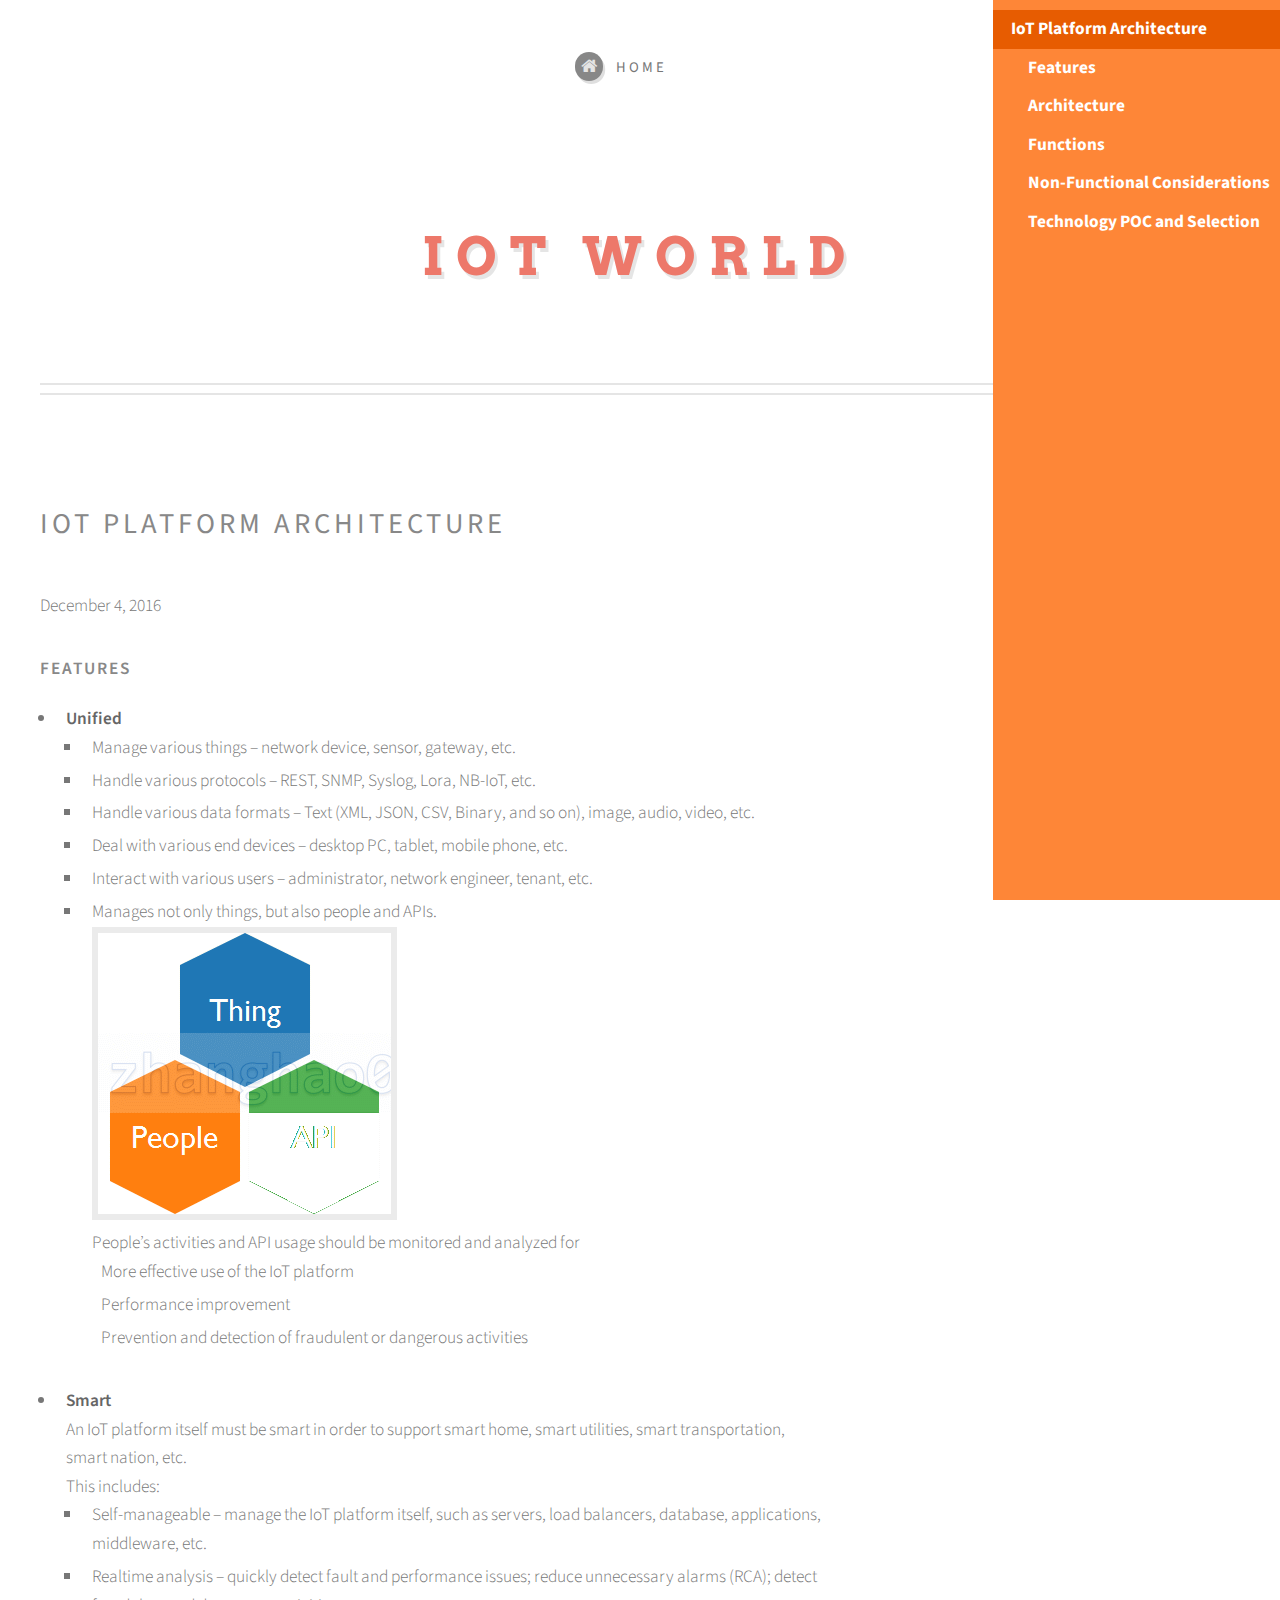
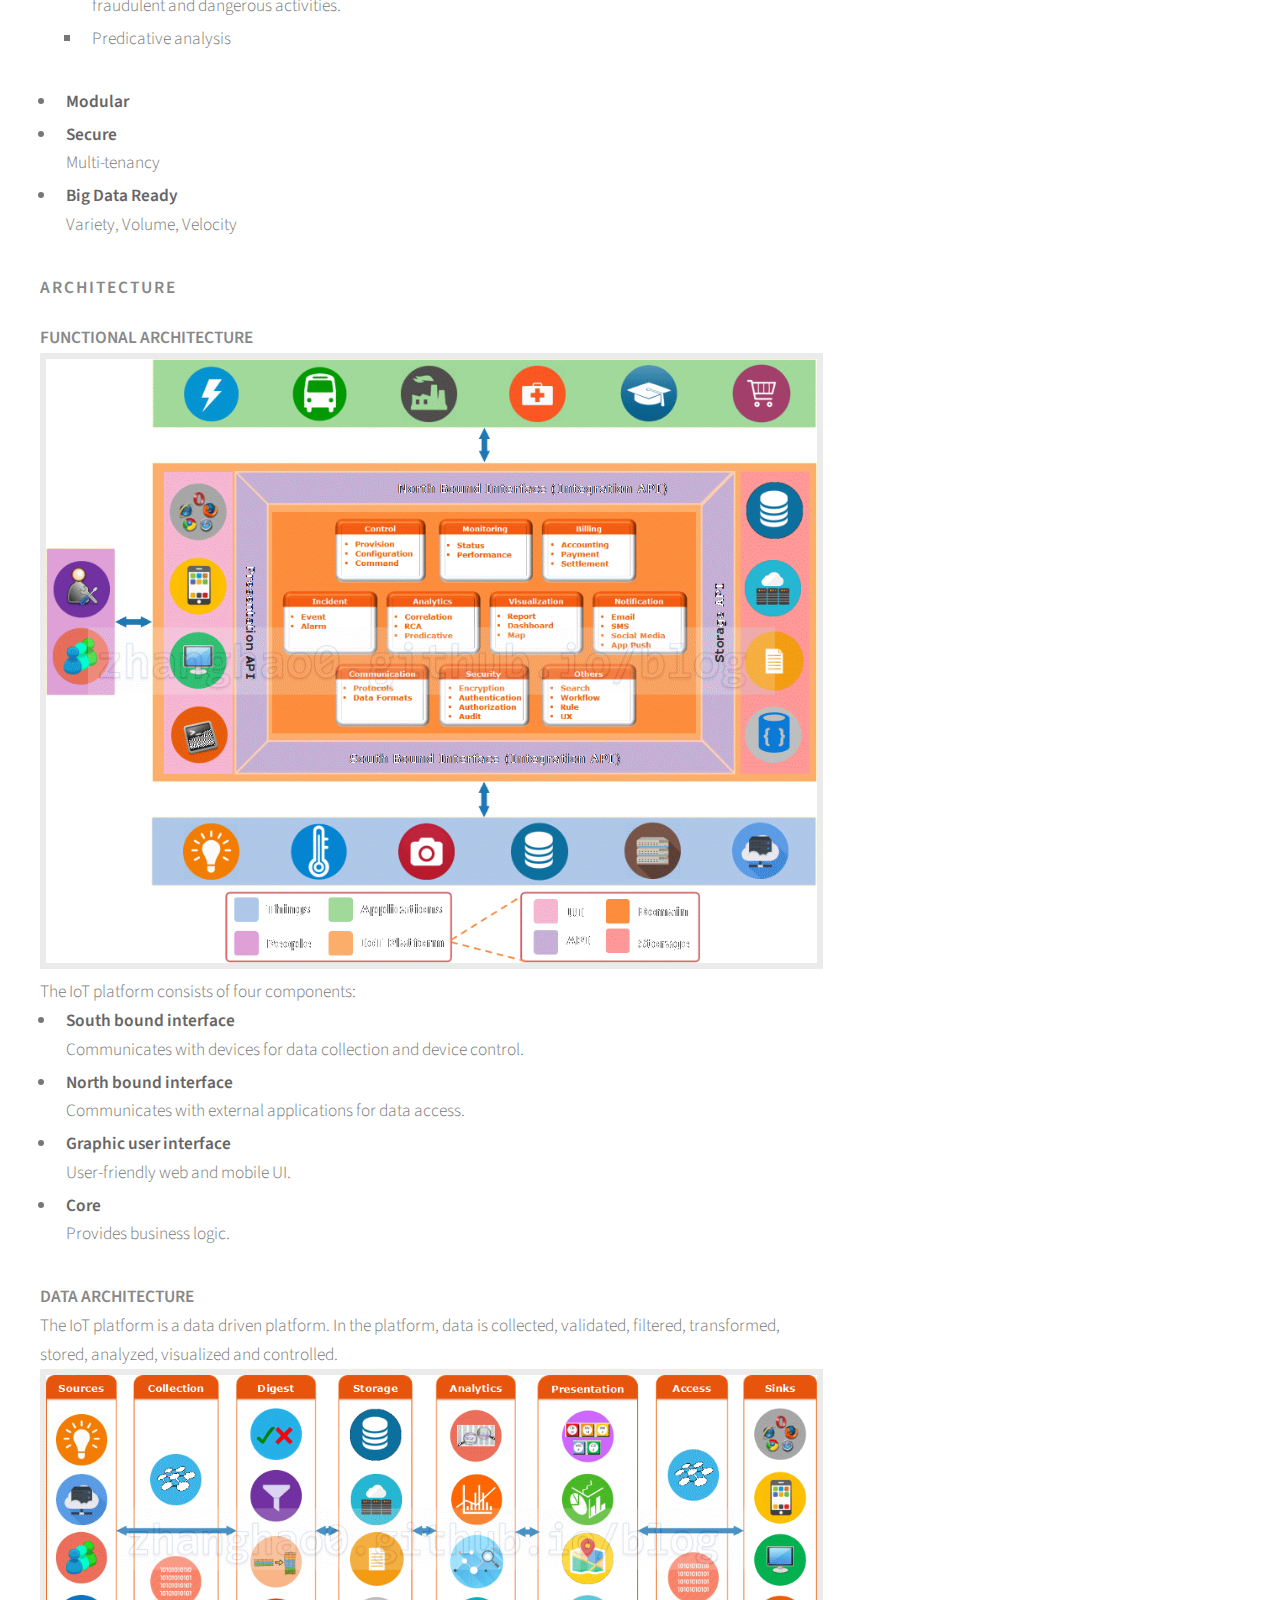
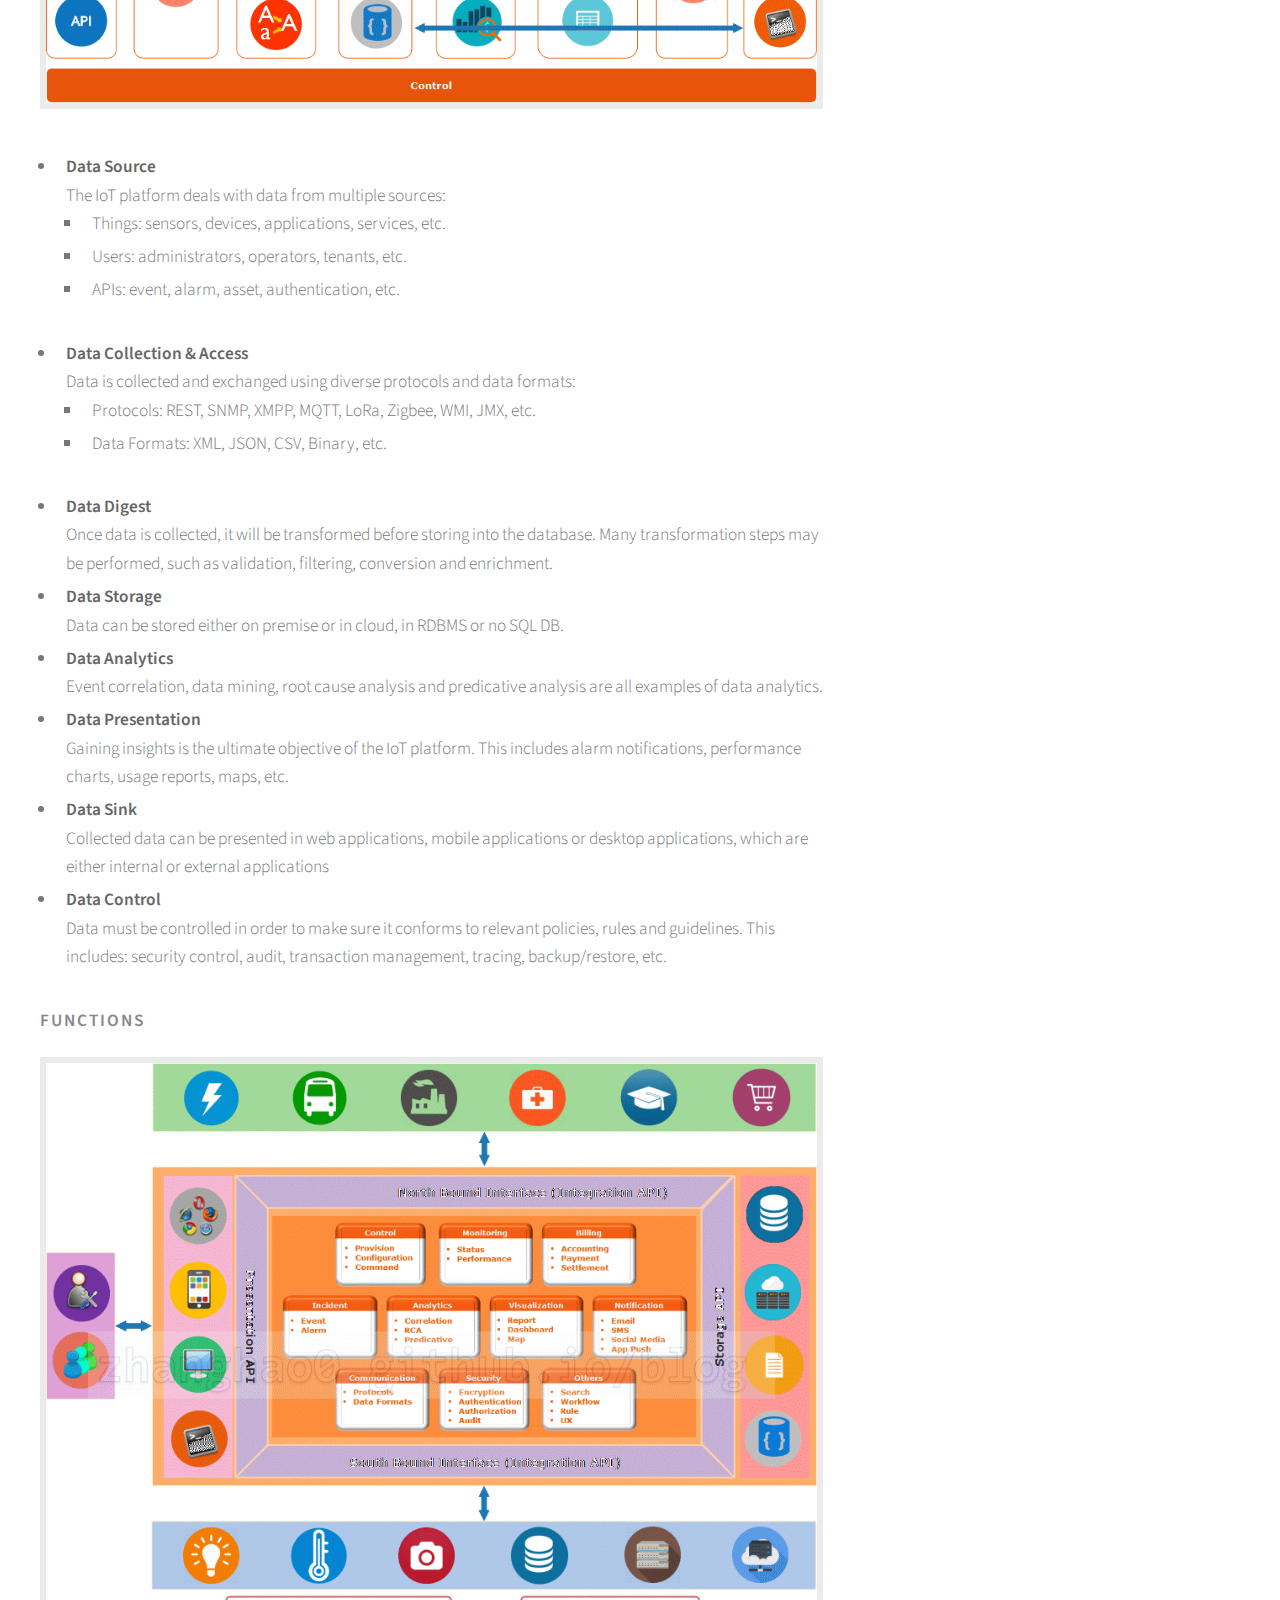
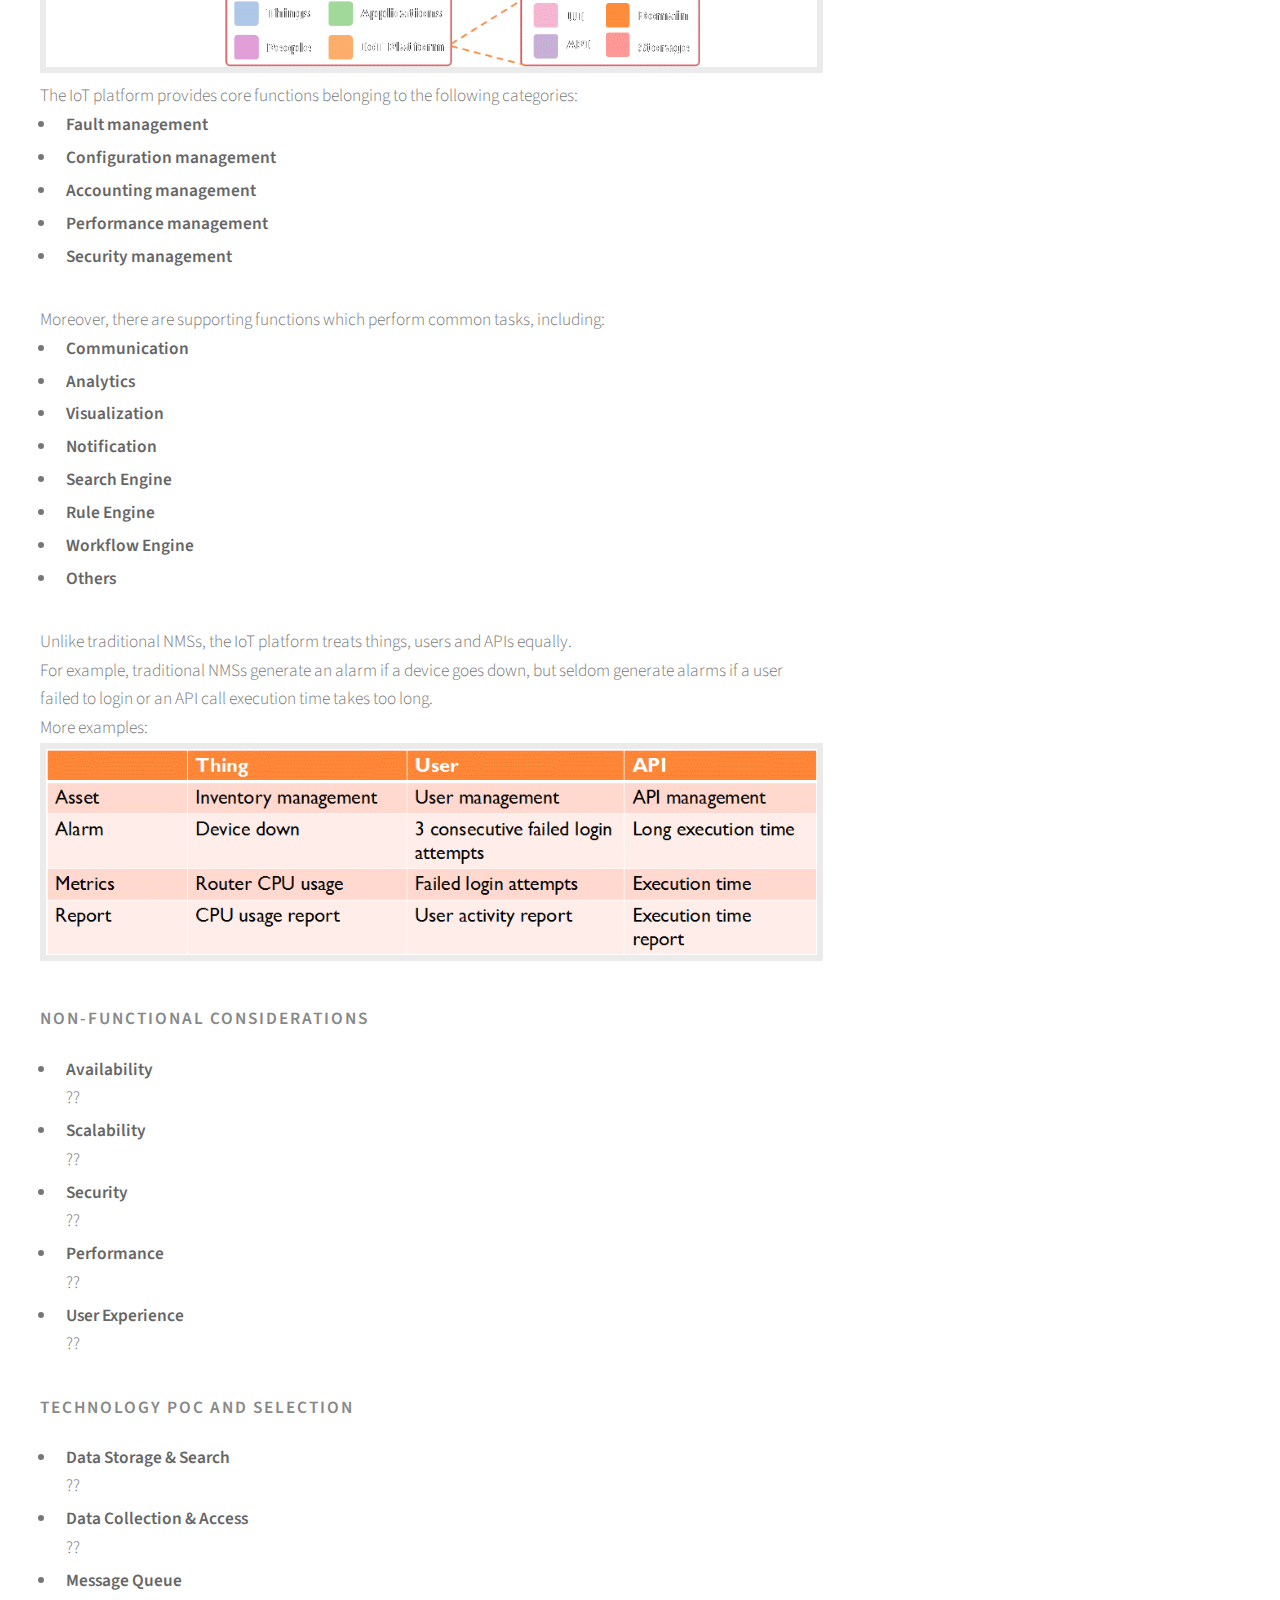
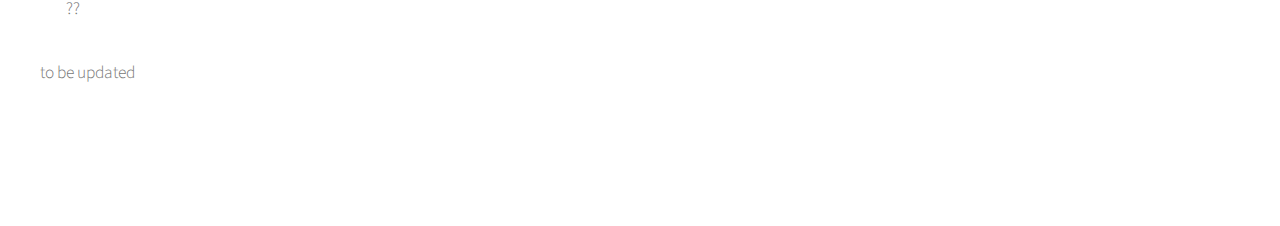
==== commit 69f9aebe: "update" ====
--- a/2016/12/iot-architecture.html
+++ b/2016/12/iot-architecture.html
@@ -84,7 +84,8 @@
 								</div>							
 								<div>
 									<h3>Architecture</h3>
-									<a href="https://zhanghao0.github.io/blog/2016/12/iot-component-view.gif" class="image"><img src="https://zhanghao0.github.io/blog/2016/12/iot-component-view.gif" alt="Architecture"/></a>	
+									<h4>Functional Architecture</h4>
+									<a href="https://zhanghao0.github.io/blog/2016/12/iot-function-view.gif" class="image"><img src="https://zhanghao0.github.io/blog/2016/12/iot-function-view.gif" alt="Function Architecture"/></a>	
 									<div>The IoT platform consists of four components:</div>
 									<ul class="default">
 										<li><strong>South bound interface</strong><br/>Communicates with devices for data collection and device control.</li>
@@ -93,36 +94,8 @@
 										<li><strong>Core</strong><br/>Provides business logic.</li>
 									</ul>
 									<p></p>
-								</div>
-								<div>
-									<h3>Functions</h3>
-									<h4>Categorical View</h4>
-									<a href="https://zhanghao0.github.io/blog/2016/12/iot-functional-view.gif" class="image"><img src="https://zhanghao0.github.io/blog/2016/12/iot-functional-view.gif" alt="Functions (Categorical View)"/></a>
-									<div>The IoT platform provides core functions belonging to the following categories:</div>
-									<ul class="default">
-										<li><strong>Fault management</strong></li>
-										<li><strong>Configuration management</strong></li>
-										<li><strong>Accounting management</strong></li>
-										<li><strong>Performance management</strong></li>
-										<li><strong>Security management</strong></li>
-									</ul>
-									<div>Moreover, there are supporting functions which perform common tasks, including:</div>
-									<ul class="default">
-										<li><strong>Communication</strong></li>
-										<li><strong>Analytics</strong></li>
-										<li><strong>Visualization</strong></li>
-										<li><strong>Notification</strong></li>
-										<li><strong>Search Engine</strong></li>
-										<li><strong>Rule Engine</strong></li>
-										<li><strong>Workflow Engine</strong></li>
-										<li><strong>Others</strong></li>
-									</ul>
-									<div>Unlike traditional NMSs, the IoT platform treats things, users and APIs equally.</div>
-									<div>For example, traditional NMSs generate an alarm if a device goes down, but seldom generate alarms if a user failed to login or an API call execution time takes too long.</div>
-									<div>More examples:</div>
-									<a href="https://zhanghao0.github.io/blog/2016/12/iot-function-example.gif" class="image"><img src="https://zhanghao0.github.io/blog/2016/12/iot-function-example.gif" alt="Functions (Categorical View)"/></a>
-									<p></p>
-									<h4>Data Flow View</h4>
+
+									<h4>Data Architecture</h4>
 									<div>The IoT platform is a data driven platform. In the platform, data is collected, validated, filtered, transformed, stored, analyzed, visualized and controlled.</div>
 									<a href="https://zhanghao0.github.io/blog/2016/12/iot-data-view.gif" class="image"><img src="https://zhanghao0.github.io/blog/2016/12/iot-data-view.gif" alt="Functions (Data Flow View)"/></a>
 									<p>
@@ -154,6 +127,33 @@
 											</li>
 										</ul>
 									</p>
+								</div>
+								<div>
+									<h3>Functions</h3>
+									<a href="https://zhanghao0.github.io/blog/2016/12/iot-function-view.gif" class="image"><img src="https://zhanghao0.github.io/blog/2016/12/iot-function-view.gif" alt="Functional View"/></a>
+									<div>The IoT platform provides core functions belonging to the following categories:</div>
+									<ul class="default">
+										<li><strong>Fault management</strong></li>
+										<li><strong>Configuration management</strong></li>
+										<li><strong>Accounting management</strong></li>
+										<li><strong>Performance management</strong></li>
+										<li><strong>Security management</strong></li>
+									</ul>
+									<div>Moreover, there are supporting functions which perform common tasks, including:</div>
+									<ul class="default">
+										<li><strong>Communication</strong></li>
+										<li><strong>Analytics</strong></li>
+										<li><strong>Visualization</strong></li>
+										<li><strong>Notification</strong></li>
+										<li><strong>Search Engine</strong></li>
+										<li><strong>Rule Engine</strong></li>
+										<li><strong>Workflow Engine</strong></li>
+										<li><strong>Others</strong></li>
+									</ul>
+									<div>Unlike traditional NMSs, the IoT platform treats things, users and APIs equally.</div>
+									<div>For example, traditional NMSs generate an alarm if a device goes down, but seldom generate alarms if a user failed to login or an API call execution time takes too long.</div>
+									<div>More examples:</div>
+									<a href="https://zhanghao0.github.io/blog/2016/12/iot-function-example.gif" class="image"><img src="https://zhanghao0.github.io/blog/2016/12/iot-function-example.gif" alt="Functions (Categorical View)"/></a>
 									<p></p>
 								</div>
 								<div>
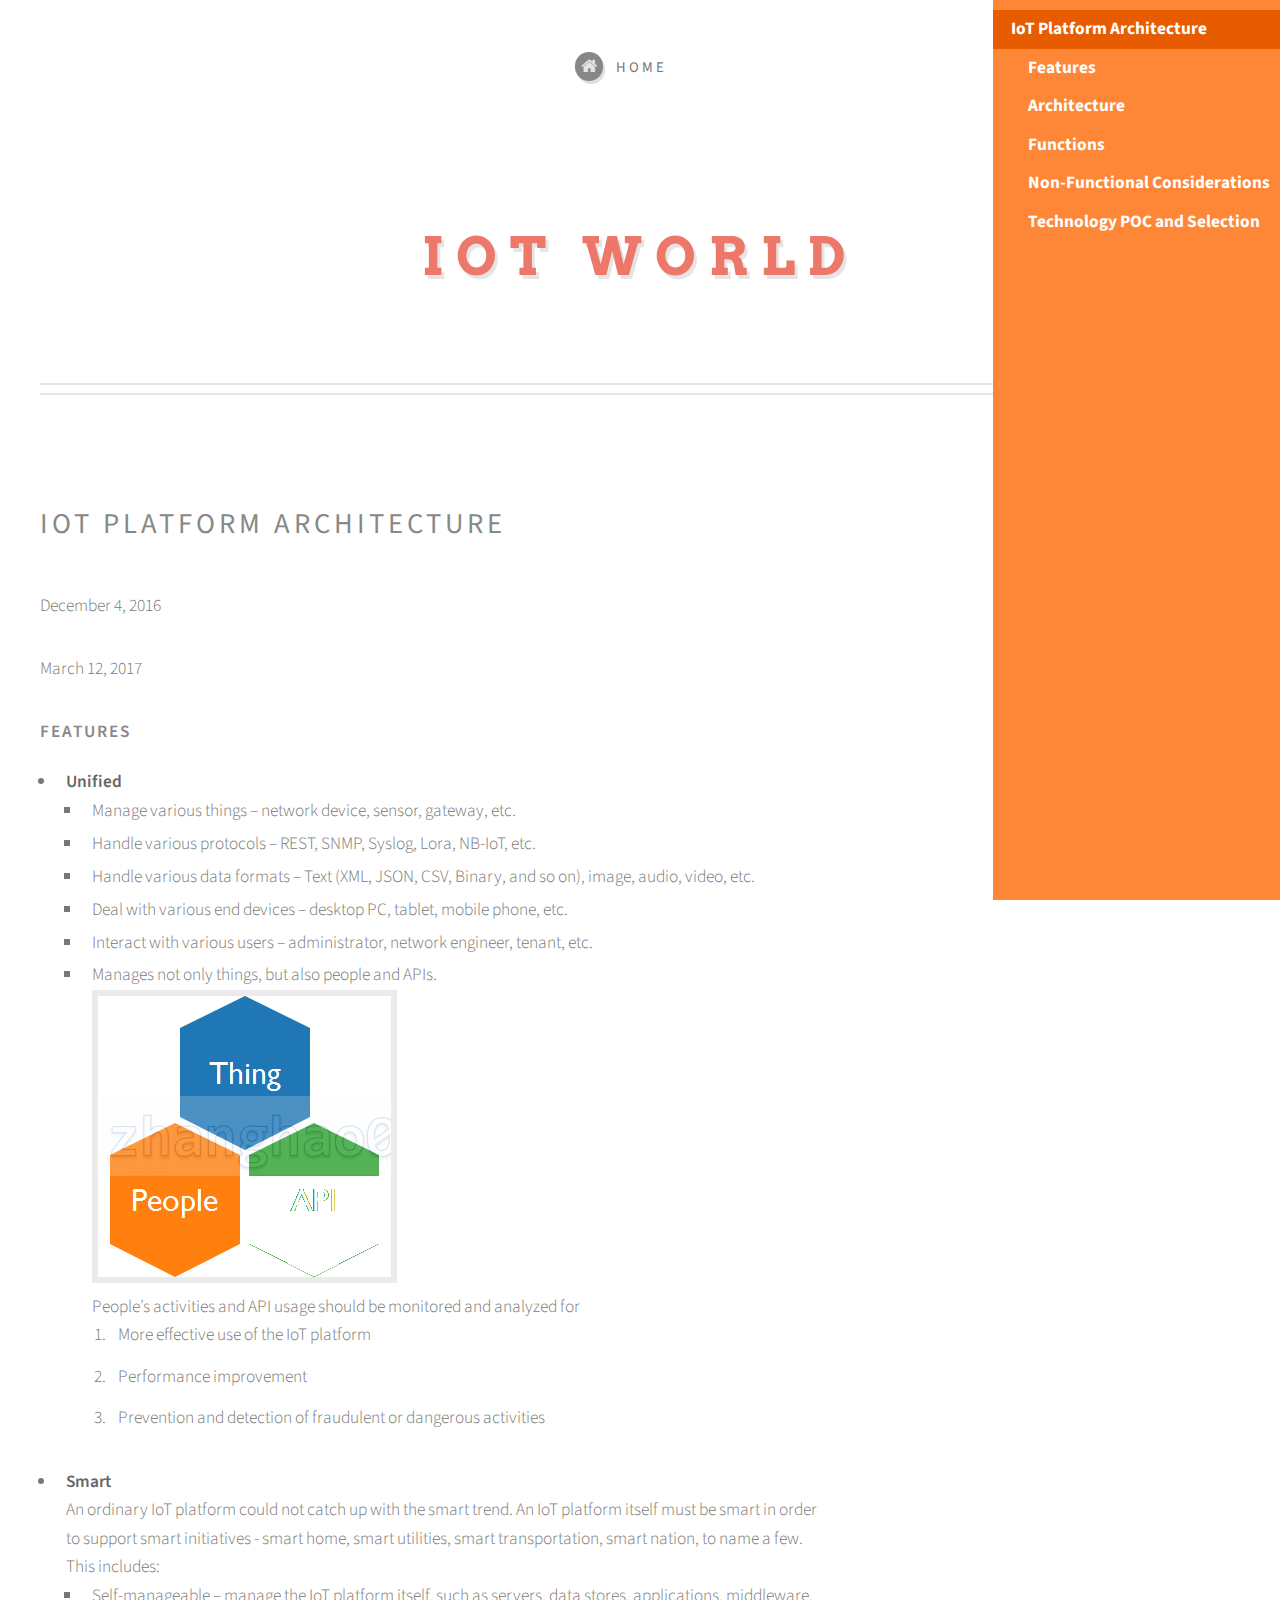
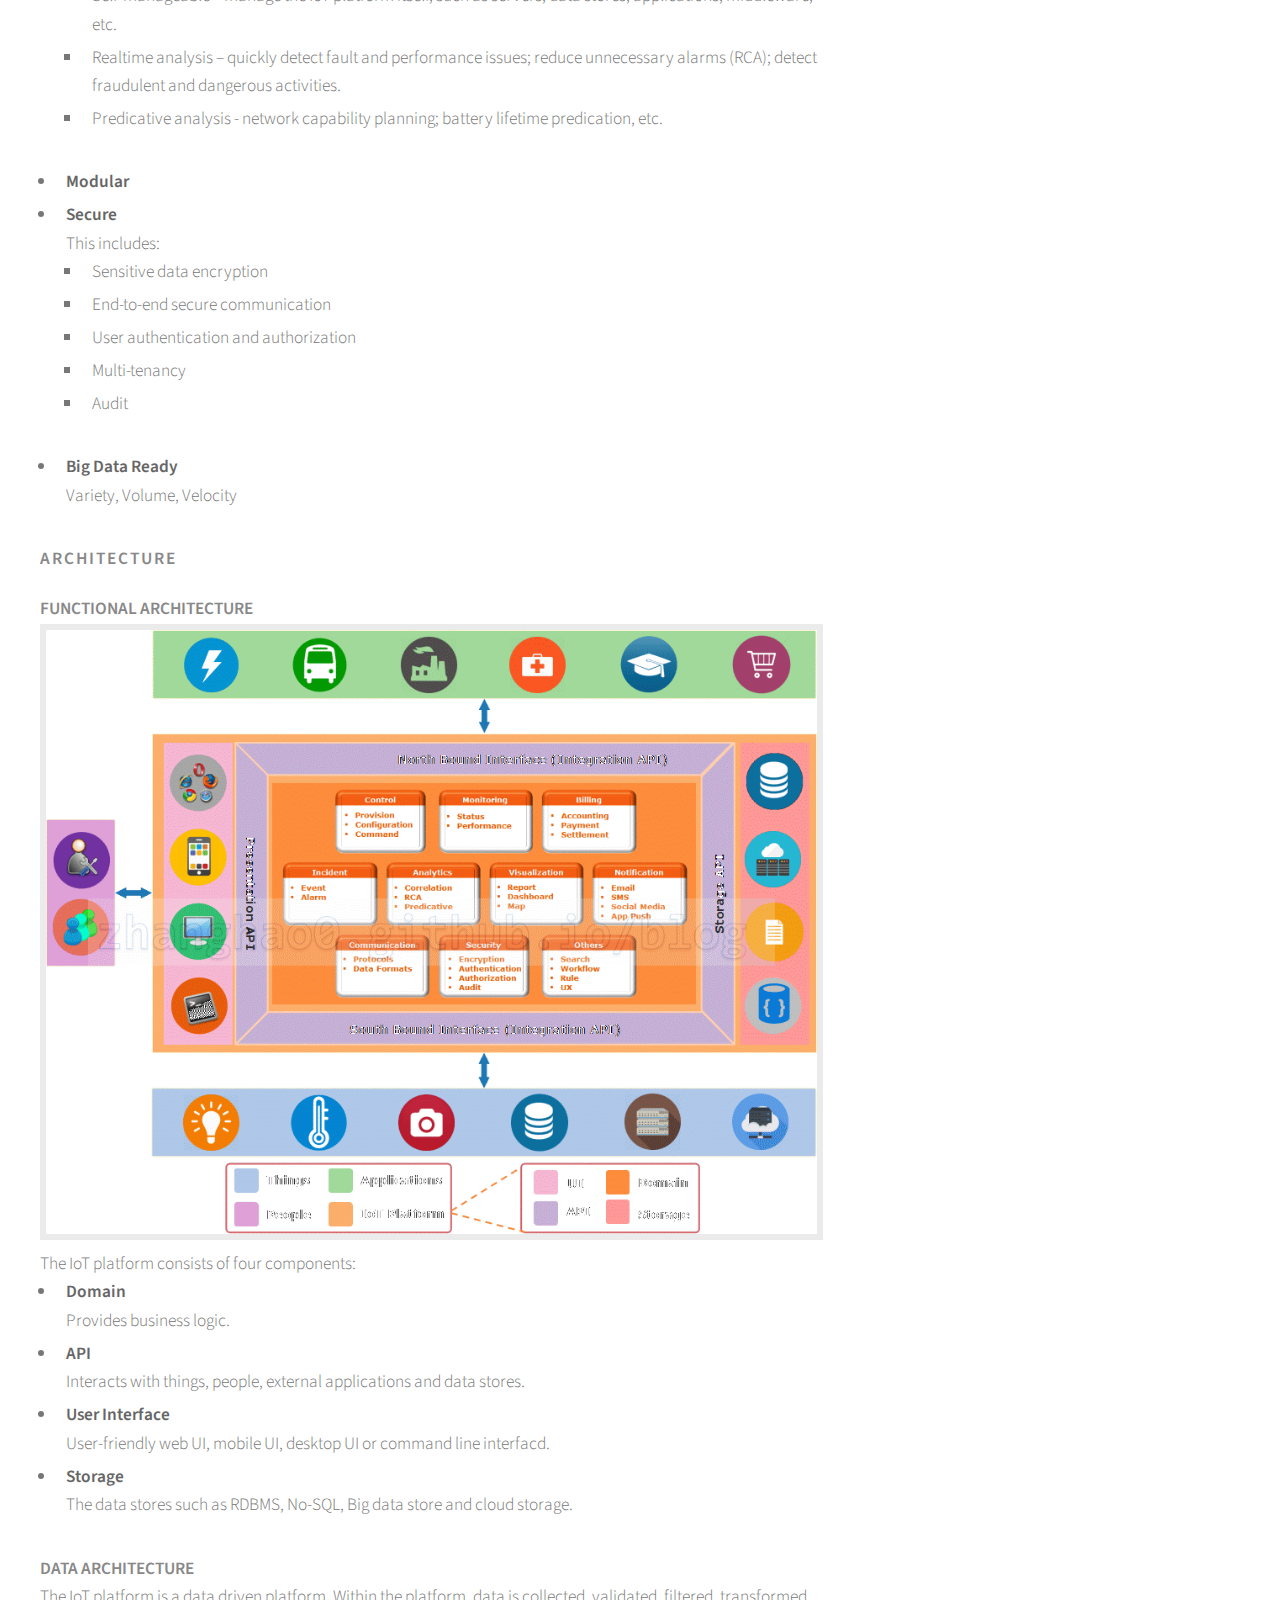
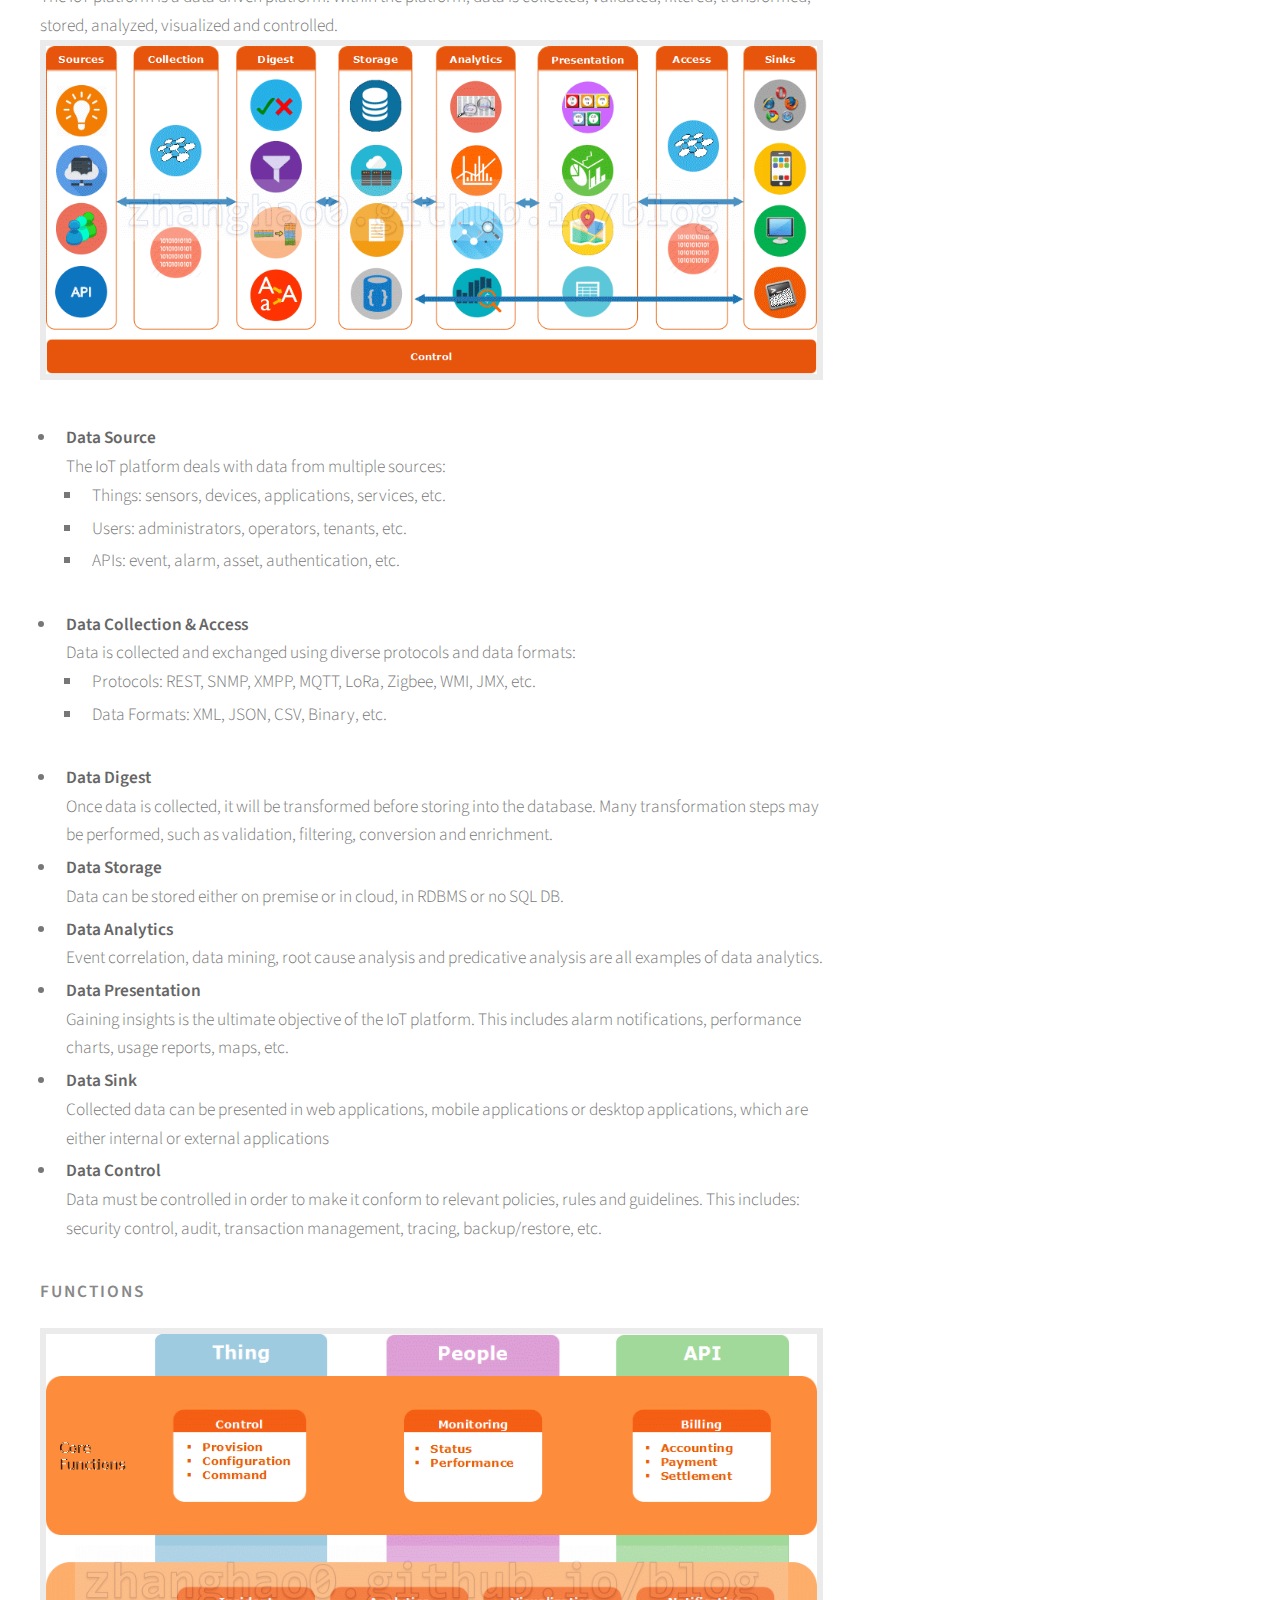
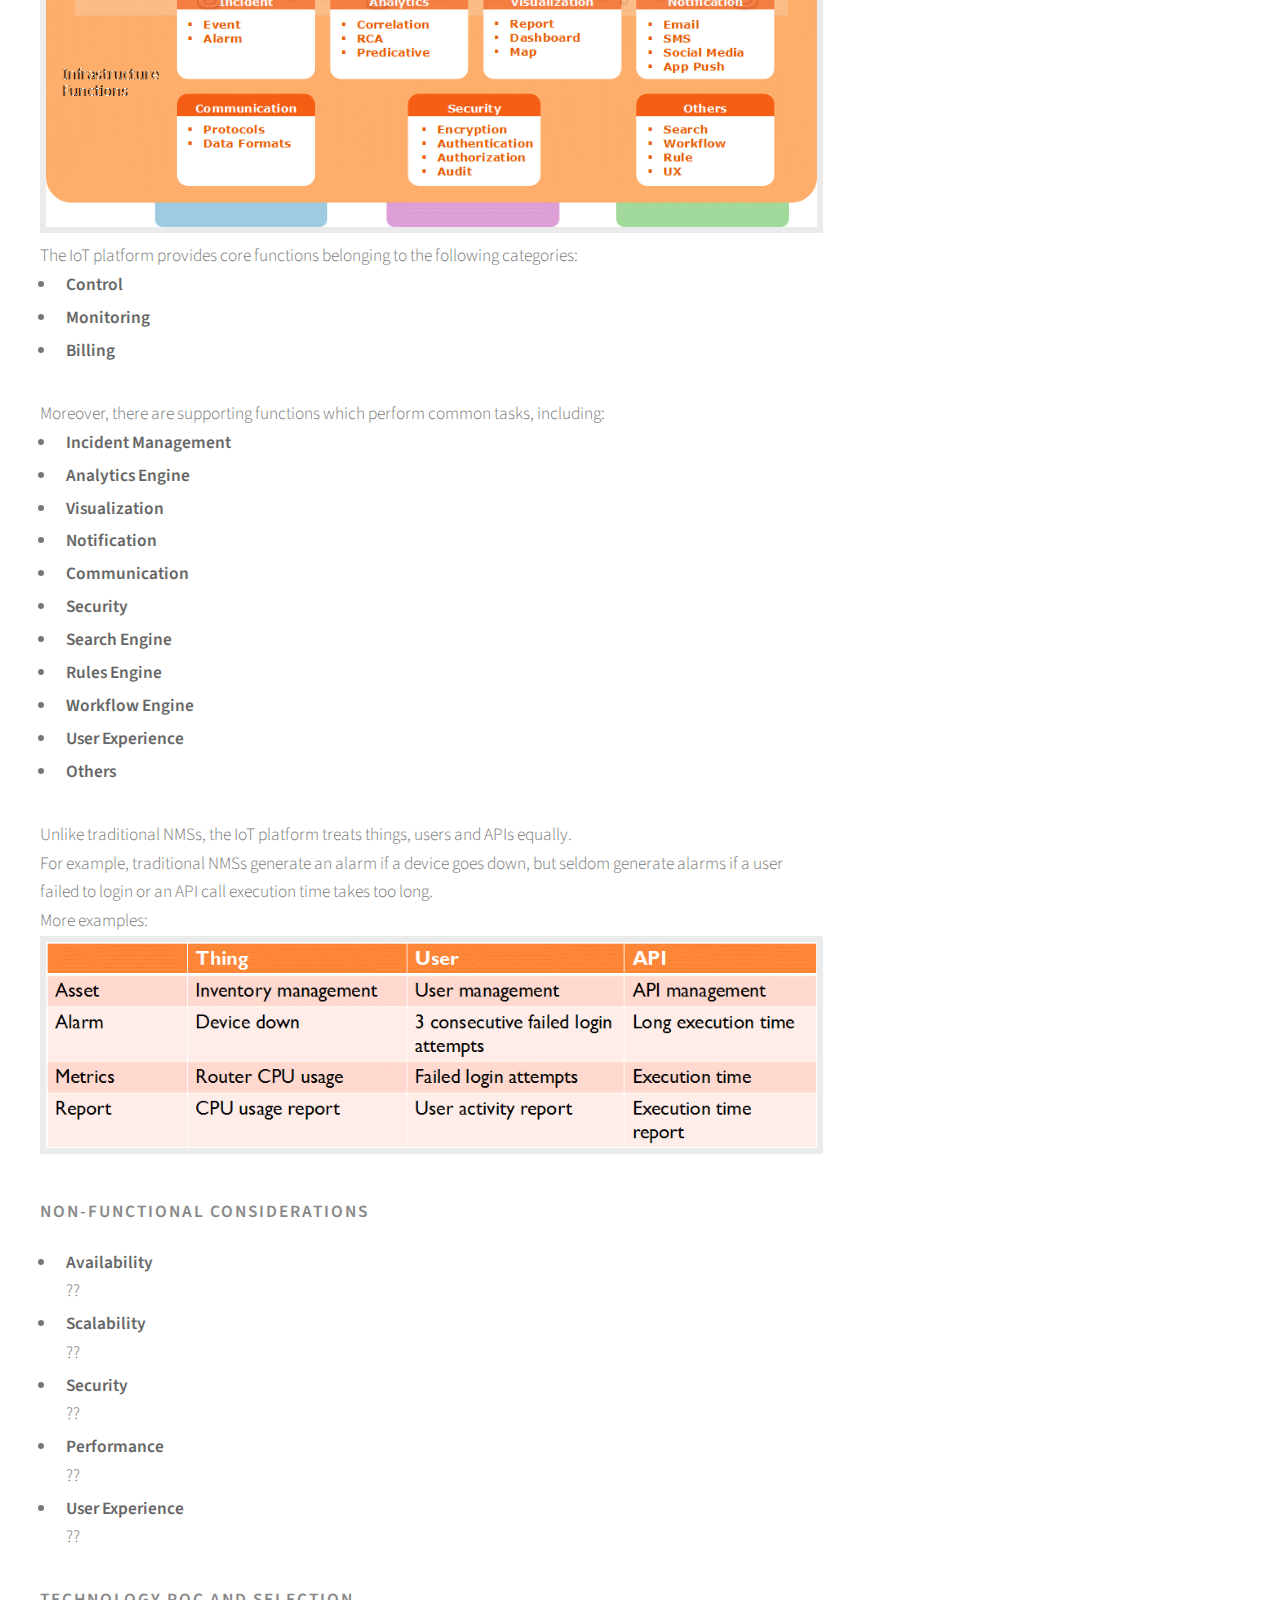
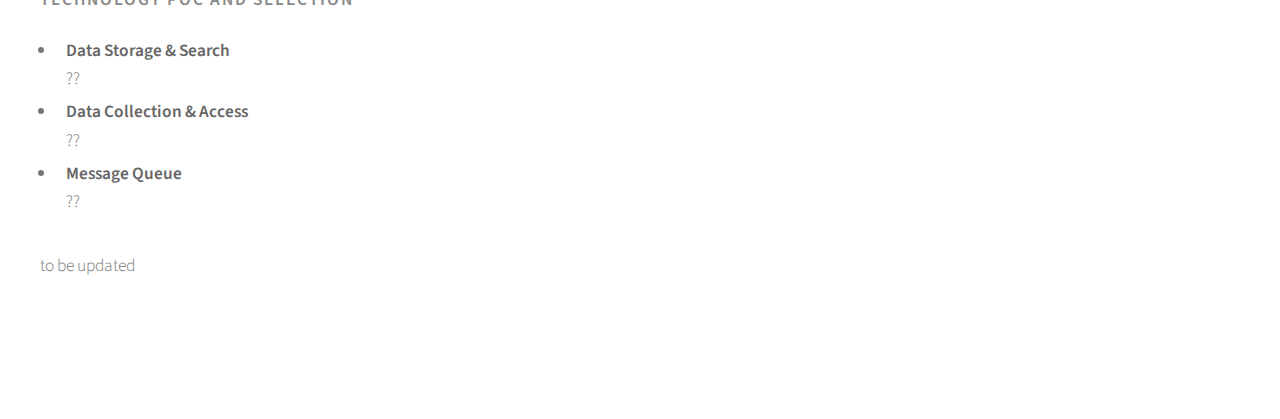
==== commit adbeb416: "update" ====
--- a/2016/12/iot-architecture.html
+++ b/2016/12/iot-architecture.html
@@ -47,6 +47,7 @@
 						<header>
 							<h2>IoT Platform Architecture</h2>
 							<p class="date">December 4, 2016</p>
+							<p class="date">March 12, 2017</p>
 						</header>
 						<div class="row">
 							<div id="content" class="8u 12u(mobile)">
@@ -61,23 +62,32 @@
 												<li>Deal with various end devices – desktop PC, tablet, mobile phone, etc.</li>
 												<li>Interact with various users – administrator, network engineer, tenant, etc.</li>
 												<li>Manages not only things, but also people and APIs.<br/><a href="https://zhanghao0.github.io/blog/2016/12/iot-internet-of-objects.gif" class="image"><img src="https://zhanghao0.github.io/blog/2016/12/iot-internet-of-objects.gif" alt="IoO"/></a>
-												<ul>People’s activities and API usage should be monitored and analyzed for
+												<br/>People’s activities and API usage should be monitored and analyzed for
+												<ol class="default">
 													<li>More effective use of the IoT platform</li>
 													<li>Performance improvement</li>
 													<li>Prevention and detection of fraudulent or dangerous activities</li>
-												</ul>
+												</ol>
 												</li>
 											</ul>
 										</li>
-										<li><strong>Smart</strong><br/>An IoT platform itself must be smart in order to support smart home, smart utilities, smart transportation, smart nation, etc.<br/>This includes:
+										<li><strong>Smart</strong><br/>An ordinary IoT platform could not catch up with the smart trend. An IoT platform itself must be smart in order to support smart initiatives - smart home, smart utilities, smart transportation, smart nation, to name a few.<br/>This includes:
 											<ul class="square">
-												<li>Self-manageable – manage the IoT platform itself, such as servers, load balancers, database, applications, middleware, etc.</li>
+												<li>Self-manageable – manage the IoT platform itself, such as servers, data stores, applications, middleware, etc.</li>
 												<li>Realtime analysis – quickly detect fault and performance issues; reduce unnecessary alarms (RCA); detect fraudulent and dangerous activities.</li>
-												<li>Predicative analysis</li>
+												<li>Predicative analysis - network capability planning; battery lifetime predication, etc.</li>
 											</ul>
 										</li>
 										<li><strong>Modular</strong></li>
-										<li><strong>Secure</strong><br/>Multi-tenancy</li>
+										<li><strong>Secure</strong><br/>This includes:
+											<ul class="square">
+												<li>Sensitive data encryption</li>
+												<li>End-to-end secure communication</li>
+												<li>User authentication and authorization</li>
+												<li>Multi-tenancy</li>
+												<li>Audit</li>
+											</ul>
+										</li>
 										<li><strong>Big Data Ready</strong><br/>Variety, Volume, Velocity</li>
 									</ul>
 									<p></p>
@@ -88,15 +98,15 @@
 									<a href="https://zhanghao0.github.io/blog/2016/12/iot-function-view.gif" class="image"><img src="https://zhanghao0.github.io/blog/2016/12/iot-function-view.gif" alt="Function Architecture"/></a>	
 									<div>The IoT platform consists of four components:</div>
 									<ul class="default">
-										<li><strong>South bound interface</strong><br/>Communicates with devices for data collection and device control.</li>
-										<li><strong>North bound interface</strong><br/>Communicates with external applications for data access.</li>
-										<li><strong>Graphic user interface</strong><br/>User-friendly web and mobile UI.</li>
-										<li><strong>Core</strong><br/>Provides business logic.</li>
+										<li><strong>Domain</strong><br/>Provides business logic.</li>
+										<li><strong>API</strong><br/>Interacts with things, people, external applications and data stores.</li>
+										<li><strong>User Interface</strong><br/>User-friendly web UI, mobile UI, desktop UI or command line interfacd.</li>
+										<li><strong>Storage</strong><br/>The data stores such as RDBMS, No-SQL, Big data store and cloud storage.</li>
 									</ul>
 									<p></p>
 
 									<h4>Data Architecture</h4>
-									<div>The IoT platform is a data driven platform. In the platform, data is collected, validated, filtered, transformed, stored, analyzed, visualized and controlled.</div>
+									<div>The IoT platform is a data driven platform. Within the platform, data is collected, validated, filtered, transformed, stored, analyzed, visualized and controlled.</div>
 									<a href="https://zhanghao0.github.io/blog/2016/12/iot-data-view.gif" class="image"><img src="https://zhanghao0.github.io/blog/2016/12/iot-data-view.gif" alt="Functions (Data Flow View)"/></a>
 									<p>
 										<ul class="default">
@@ -123,31 +133,32 @@
 											</li>
 											<li><strong>Data Sink</strong><br/>Collected data can be presented in web applications, mobile applications or desktop applications, which are either internal or external applications
 											</li>
-											<li><strong>Data Control</strong><br/>Data must be controlled in order to make sure it conforms to relevant policies, rules and guidelines. This includes: security control, audit, transaction management, tracing, backup/restore, etc.
+											<li><strong>Data Control</strong><br/>Data must be controlled in order to make it conform to relevant policies, rules and guidelines. This includes: security control, audit, transaction management, tracing, backup/restore, etc.
 											</li>
 										</ul>
 									</p>
 								</div>
 								<div>
 									<h3>Functions</h3>
-									<a href="https://zhanghao0.github.io/blog/2016/12/iot-function-view.gif" class="image"><img src="https://zhanghao0.github.io/blog/2016/12/iot-function-view.gif" alt="Functional View"/></a>
+									<a href="https://zhanghao0.github.io/blog/2016/12/iot-functions.gif" class="image"><img src="https://zhanghao0.github.io/blog/2016/12/iot-functions.gif" alt="Functions"/></a>
 									<div>The IoT platform provides core functions belonging to the following categories:</div>
 									<ul class="default">
-										<li><strong>Fault management</strong></li>
-										<li><strong>Configuration management</strong></li>
-										<li><strong>Accounting management</strong></li>
-										<li><strong>Performance management</strong></li>
-										<li><strong>Security management</strong></li>
+										<li><strong>Control</strong></li>
+										<li><strong>Monitoring</strong></li>
+										<li><strong>Billing</strong></li>
 									</ul>
 									<div>Moreover, there are supporting functions which perform common tasks, including:</div>
 									<ul class="default">
-										<li><strong>Communication</strong></li>
-										<li><strong>Analytics</strong></li>
+										<li><strong>Incident Management</strong></li>
+										<li><strong>Analytics Engine</strong></li>
 										<li><strong>Visualization</strong></li>
 										<li><strong>Notification</strong></li>
+										<li><strong>Communication</strong></li>
+										<li><strong>Security</strong></li>
 										<li><strong>Search Engine</strong></li>
-										<li><strong>Rule Engine</strong></li>
+										<li><strong>Rules Engine</strong></li>
 										<li><strong>Workflow Engine</strong></li>
+										<li><strong>User Experience</strong></li>
 										<li><strong>Others</strong></li>
 									</ul>
 									<div>Unlike traditional NMSs, the IoT platform treats things, users and APIs equally.</div>
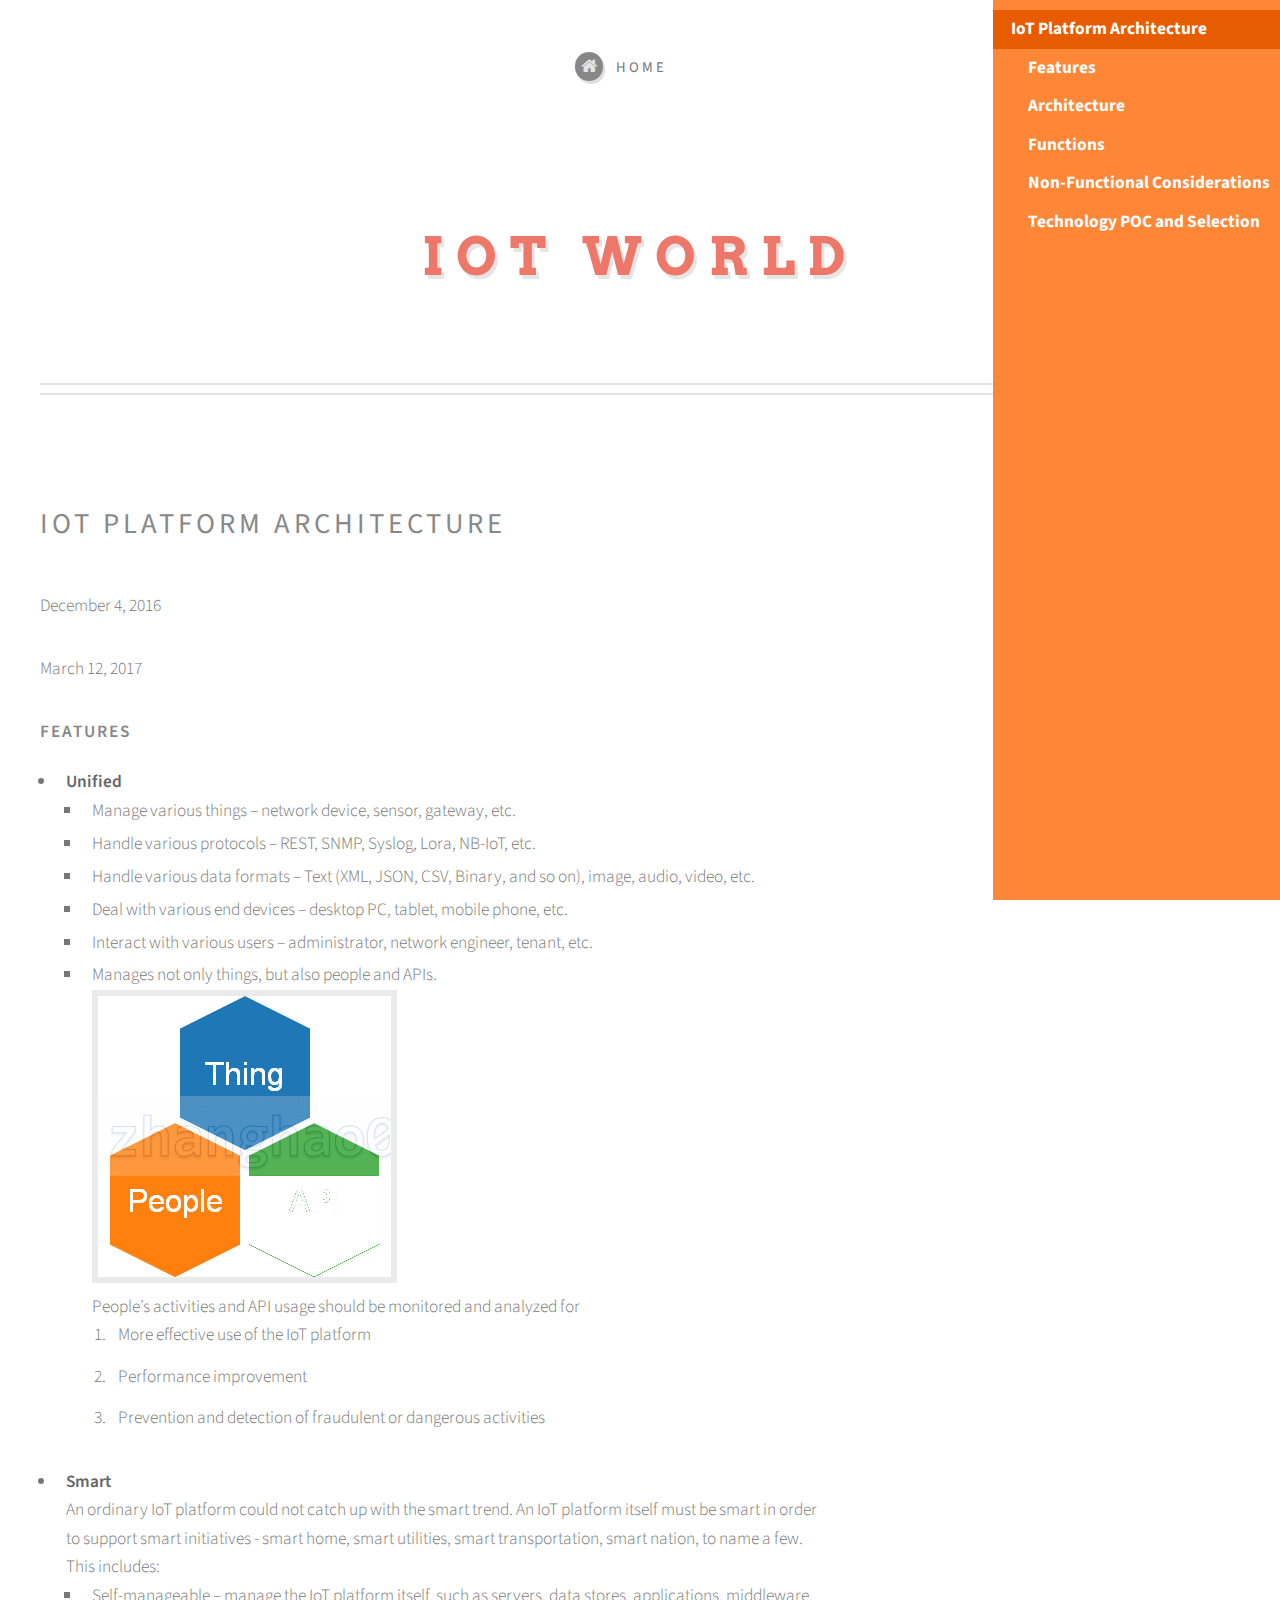
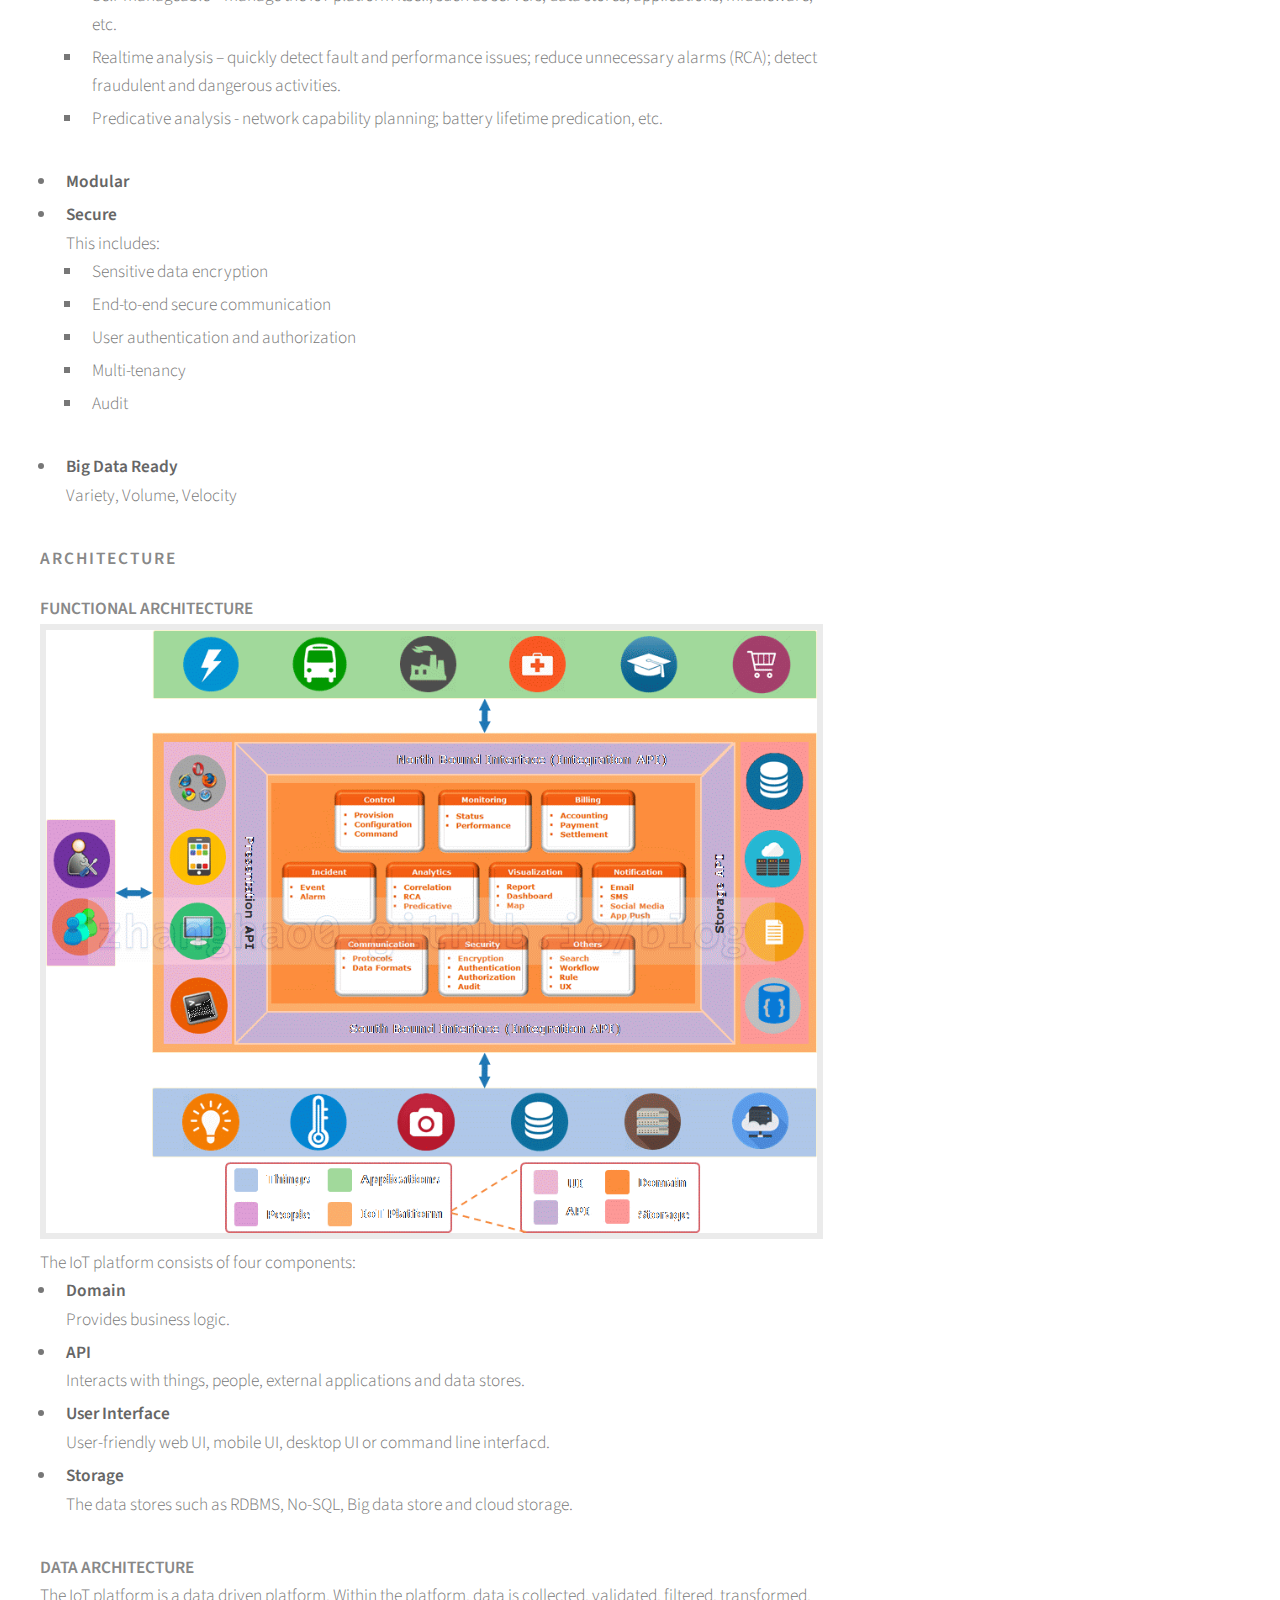
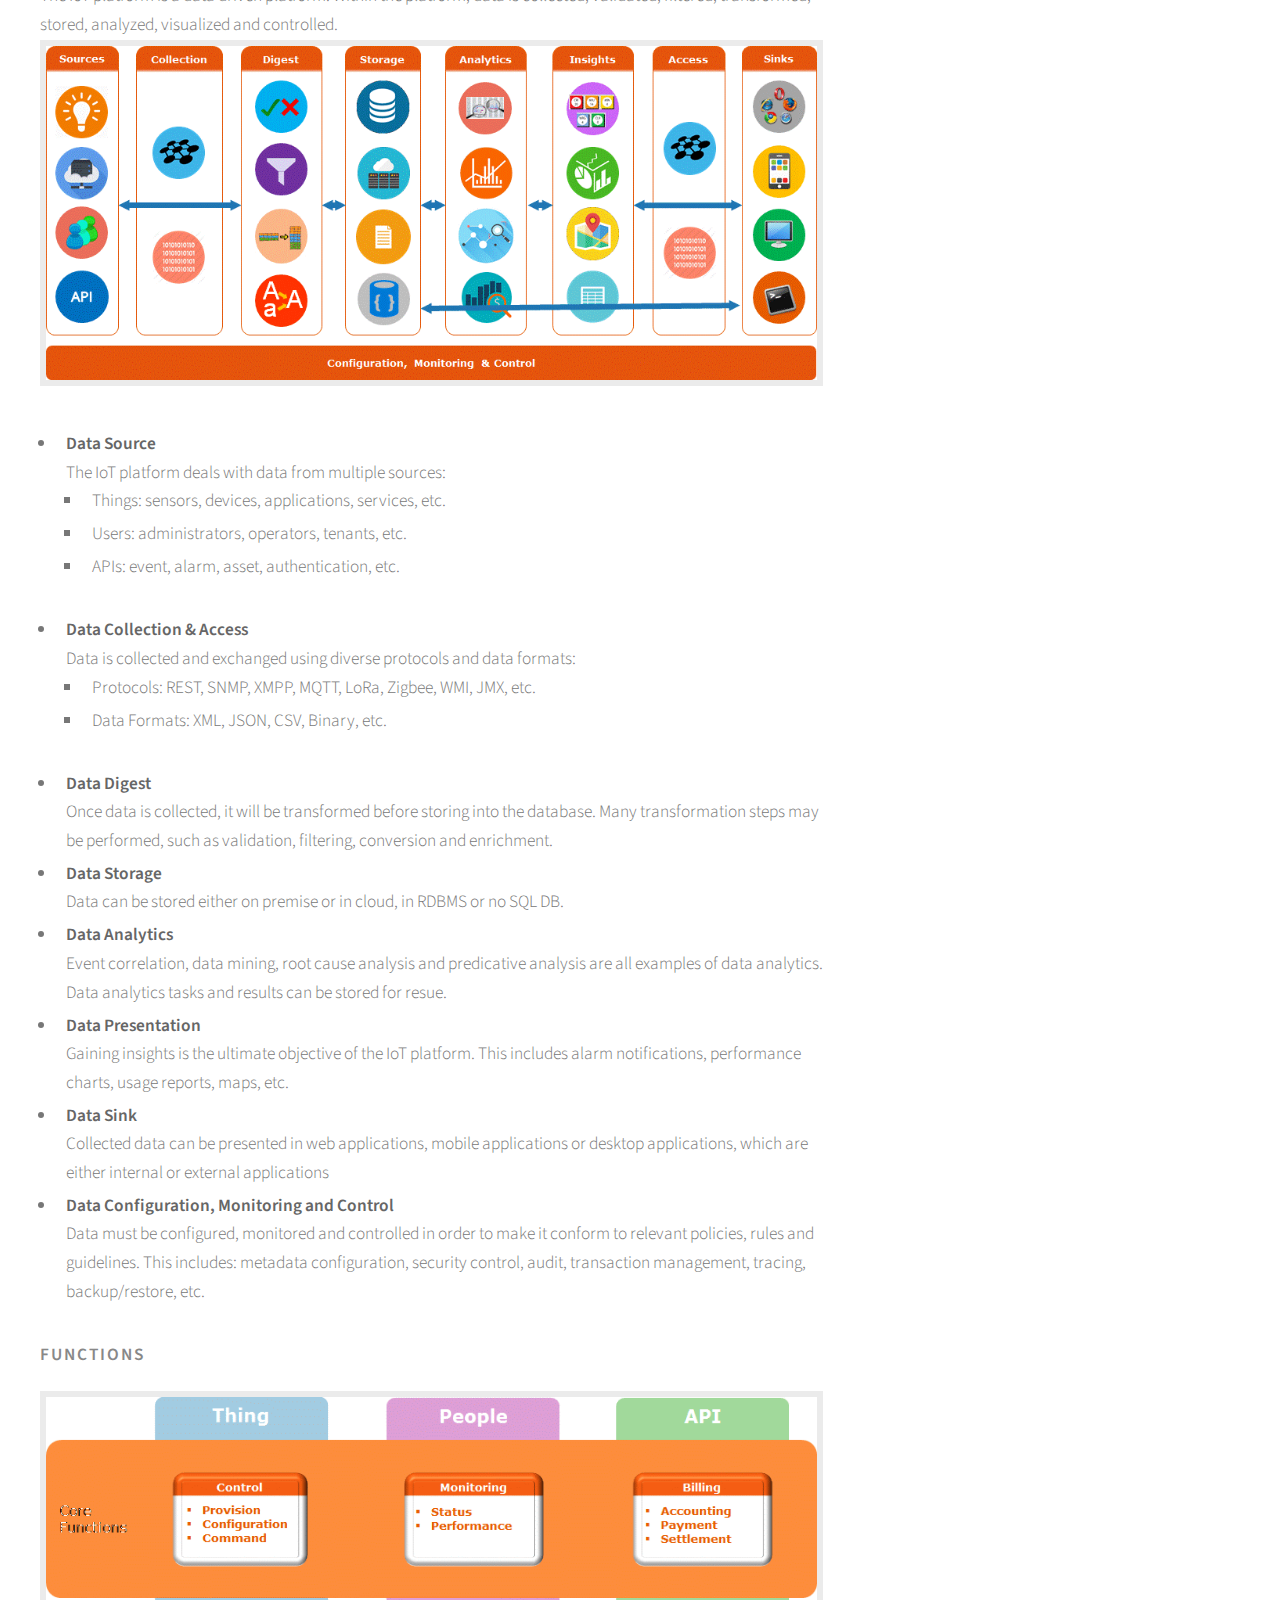
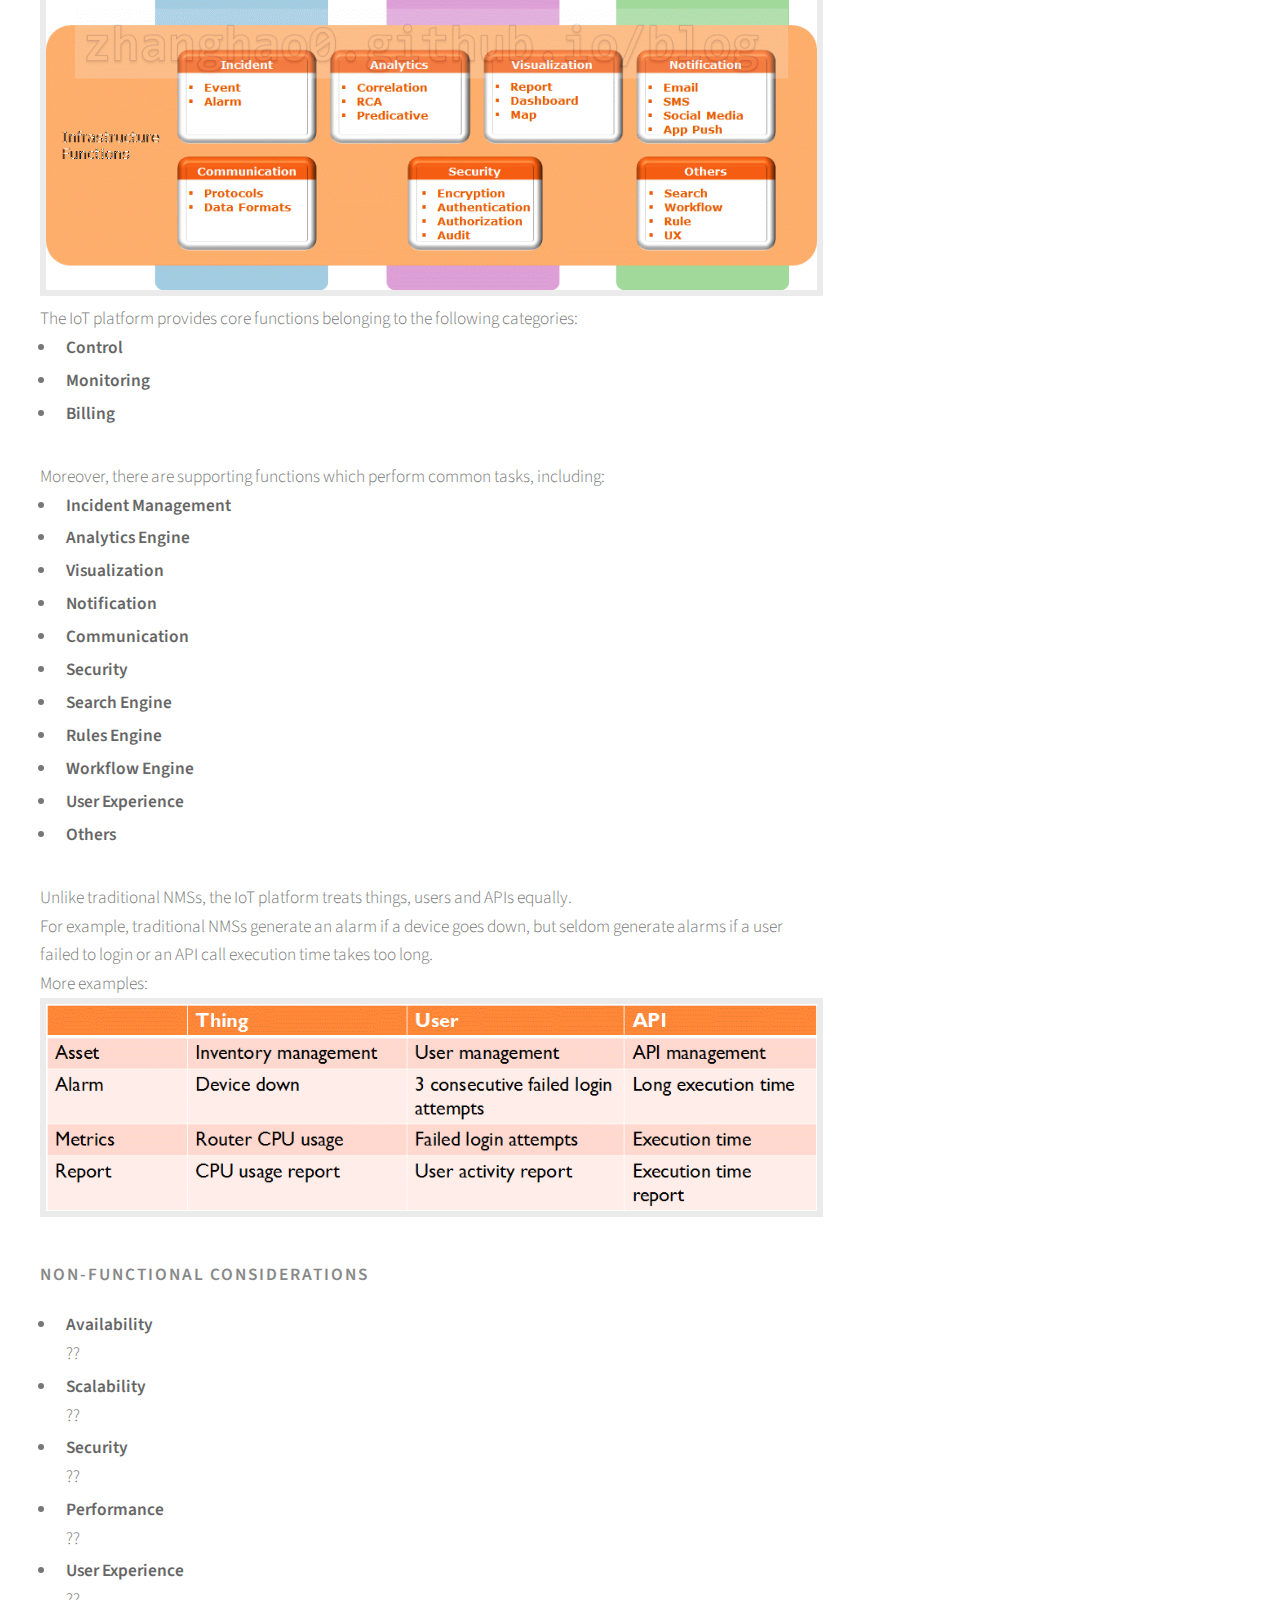
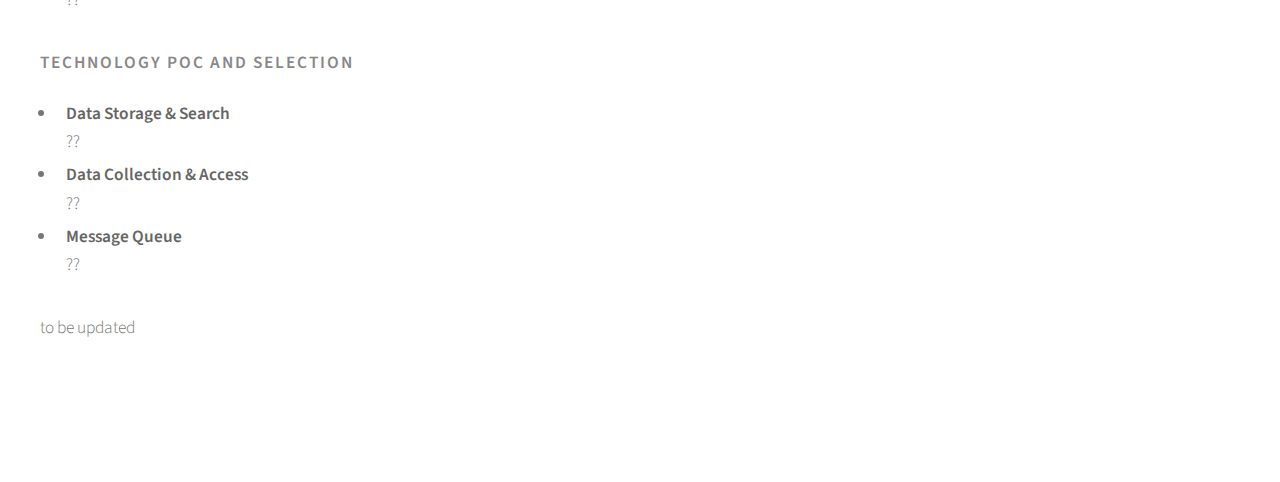
==== commit fea0fea1: "Update iot-architecture.html" ====
--- a/2016/12/iot-architecture.html
+++ b/2016/12/iot-architecture.html
@@ -127,13 +127,13 @@
 											</li>
 											<li><strong>Data Storage</strong><br/>Data can be stored either on premise or in cloud, in RDBMS or no SQL DB.
 											</li>
-											<li><strong>Data Analytics</strong><br/>Event correlation, data mining, root cause analysis and predicative analysis are all examples of data analytics.
+											<li><strong>Data Analytics</strong><br/>Event correlation, data mining, root cause analysis and predicative analysis are all examples of data analytics. Data analytics tasks and results can be stored for resue.
 											</li>
 											<li><strong>Data Presentation</strong><br/>Gaining insights is the ultimate objective of the IoT platform. This includes alarm notifications, performance charts, usage reports, maps, etc.
 											</li>
 											<li><strong>Data Sink</strong><br/>Collected data can be presented in web applications, mobile applications or desktop applications, which are either internal or external applications
 											</li>
-											<li><strong>Data Control</strong><br/>Data must be controlled in order to make it conform to relevant policies, rules and guidelines. This includes: security control, audit, transaction management, tracing, backup/restore, etc.
+											<li><strong>Data Configuration, Monitoring and Control</strong><br/>Data must be configured, monitored and controlled in order to make it conform to relevant policies, rules and guidelines. This includes: metadata configuration, security control, audit, transaction management, tracing, backup/restore, etc.
 											</li>
 										</ul>
 									</p>
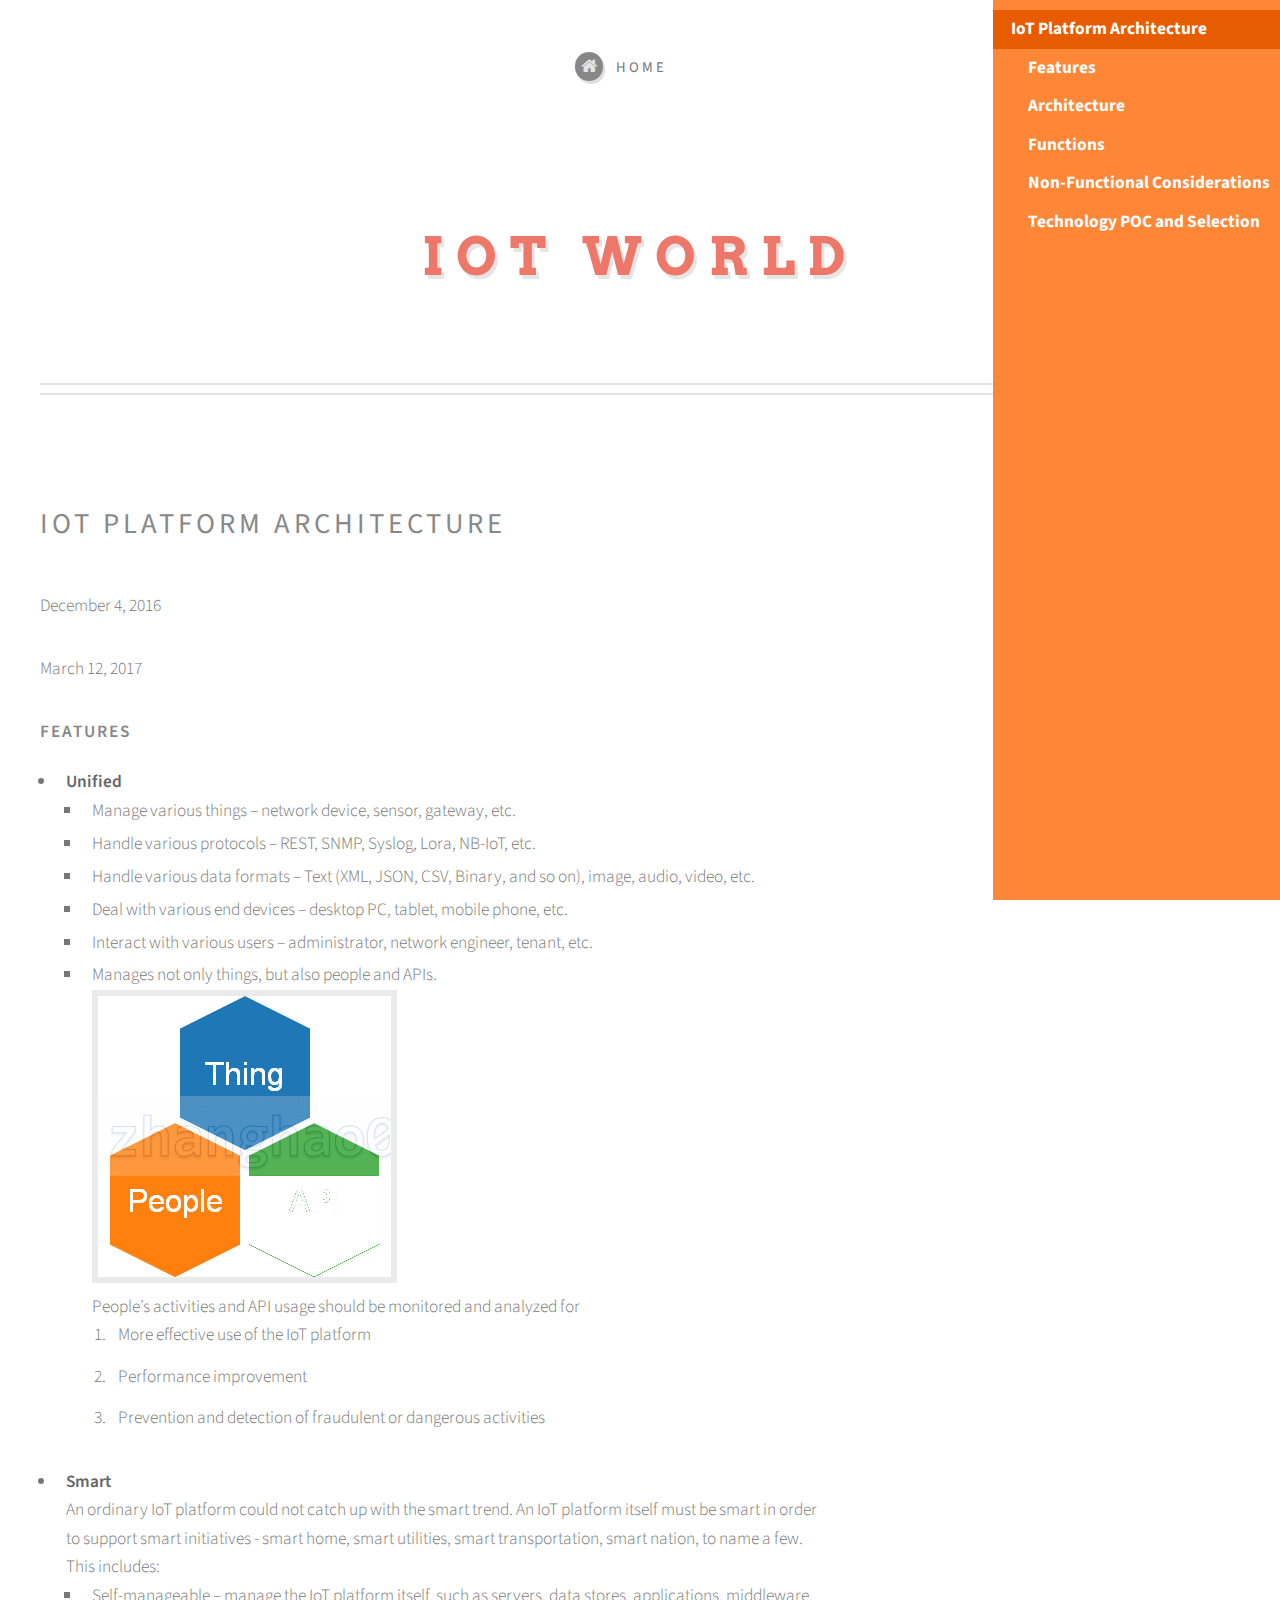
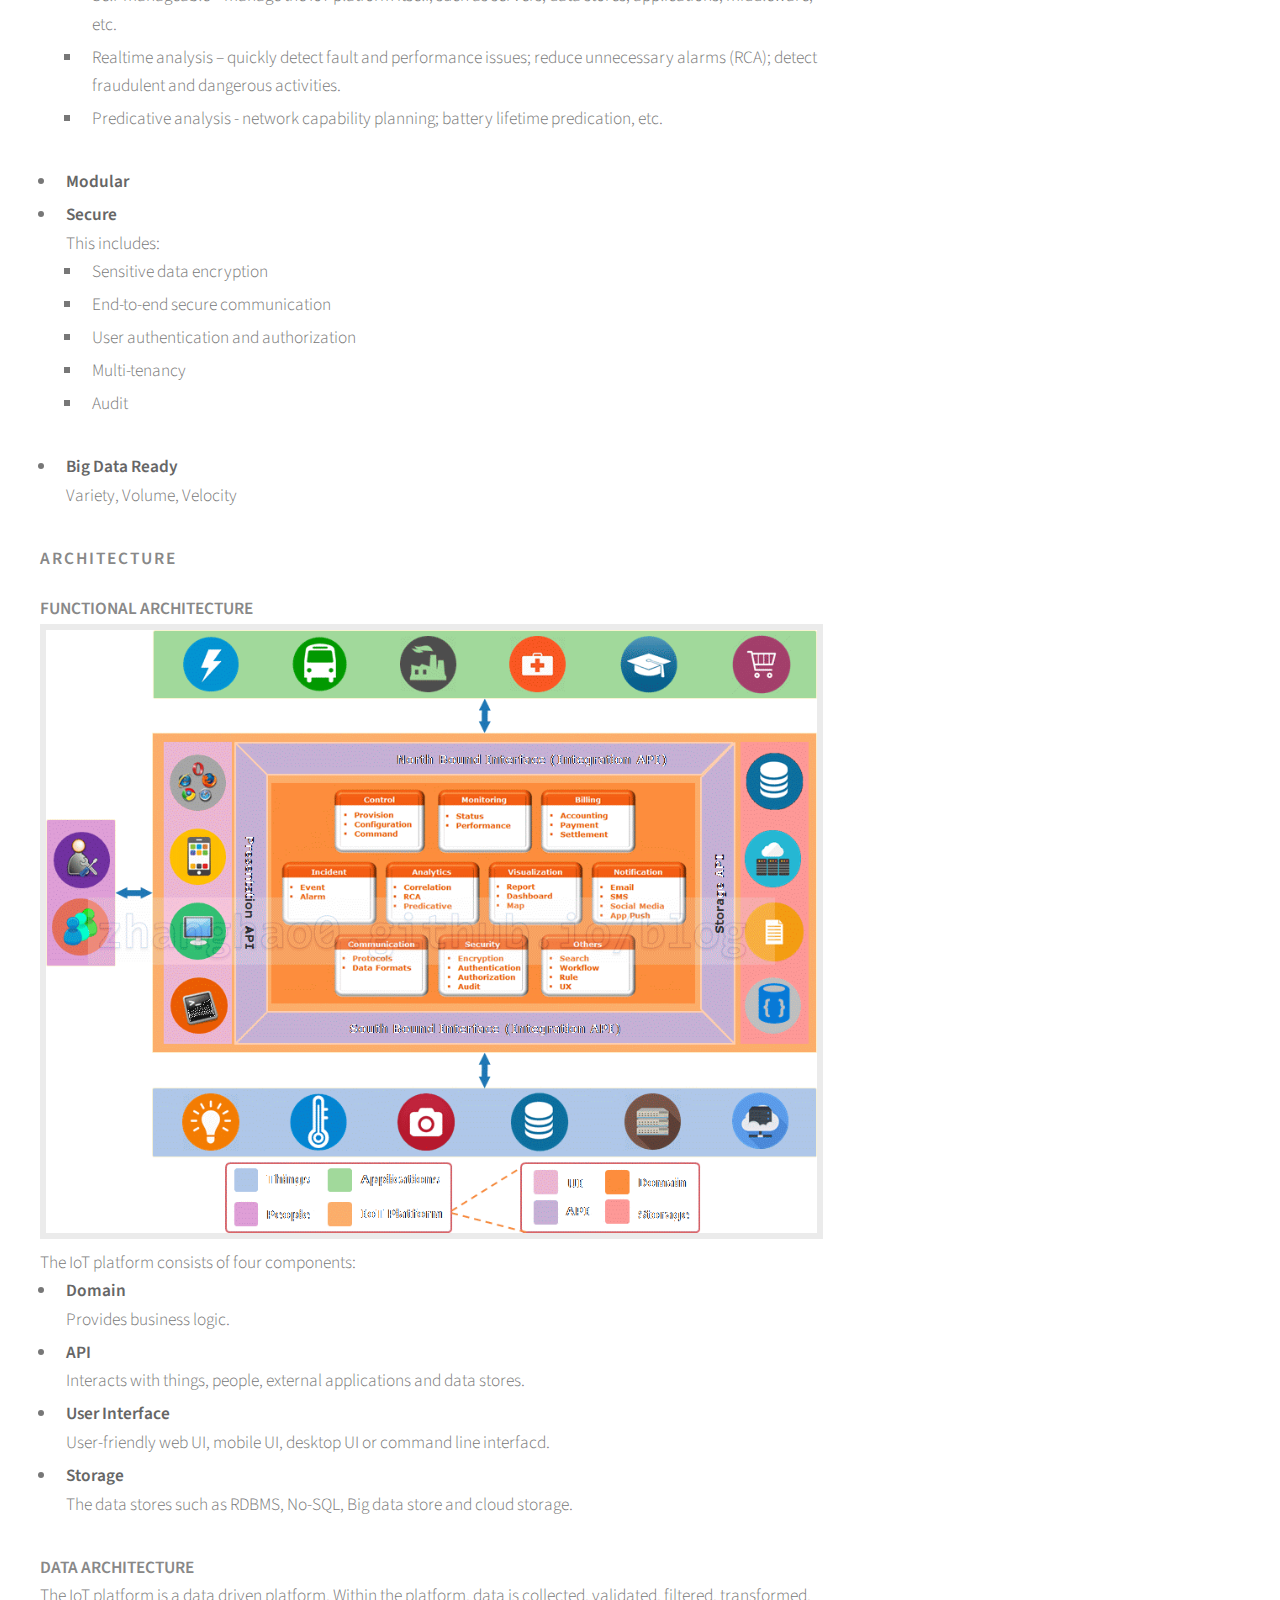
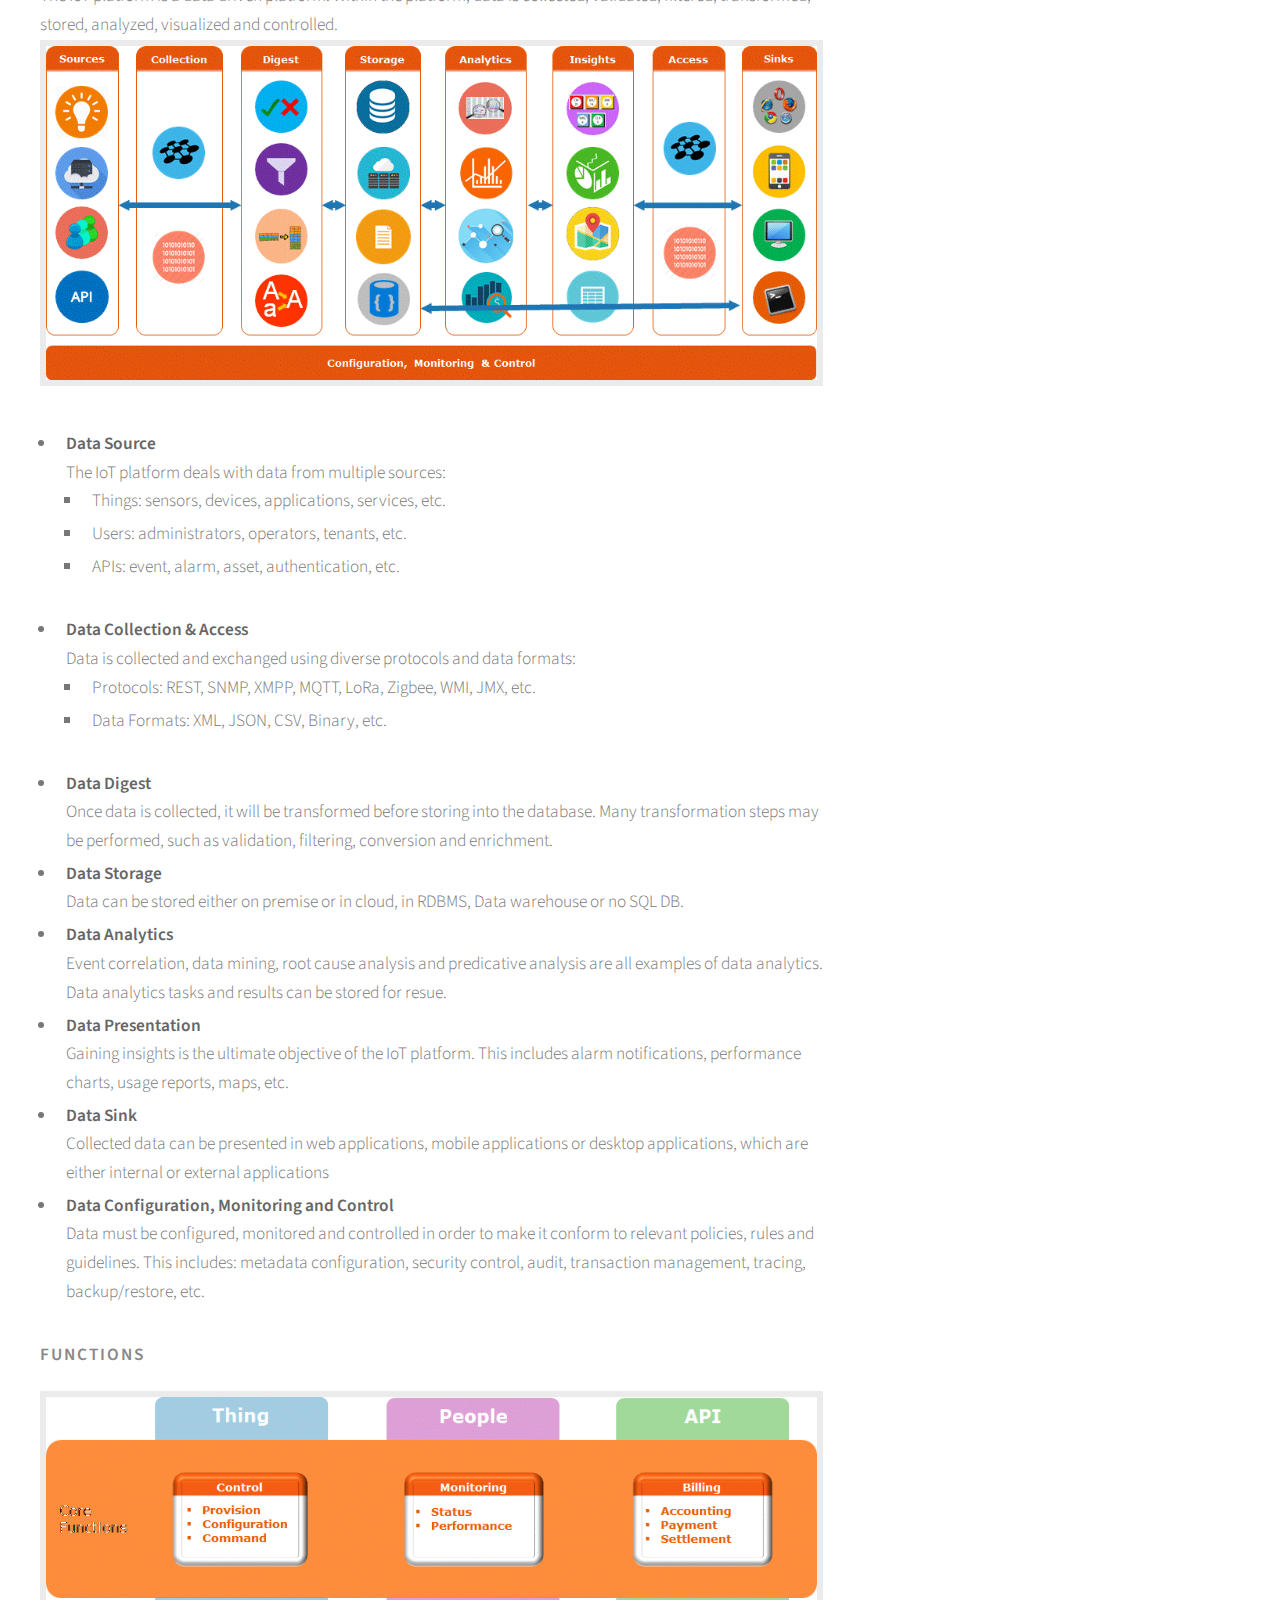
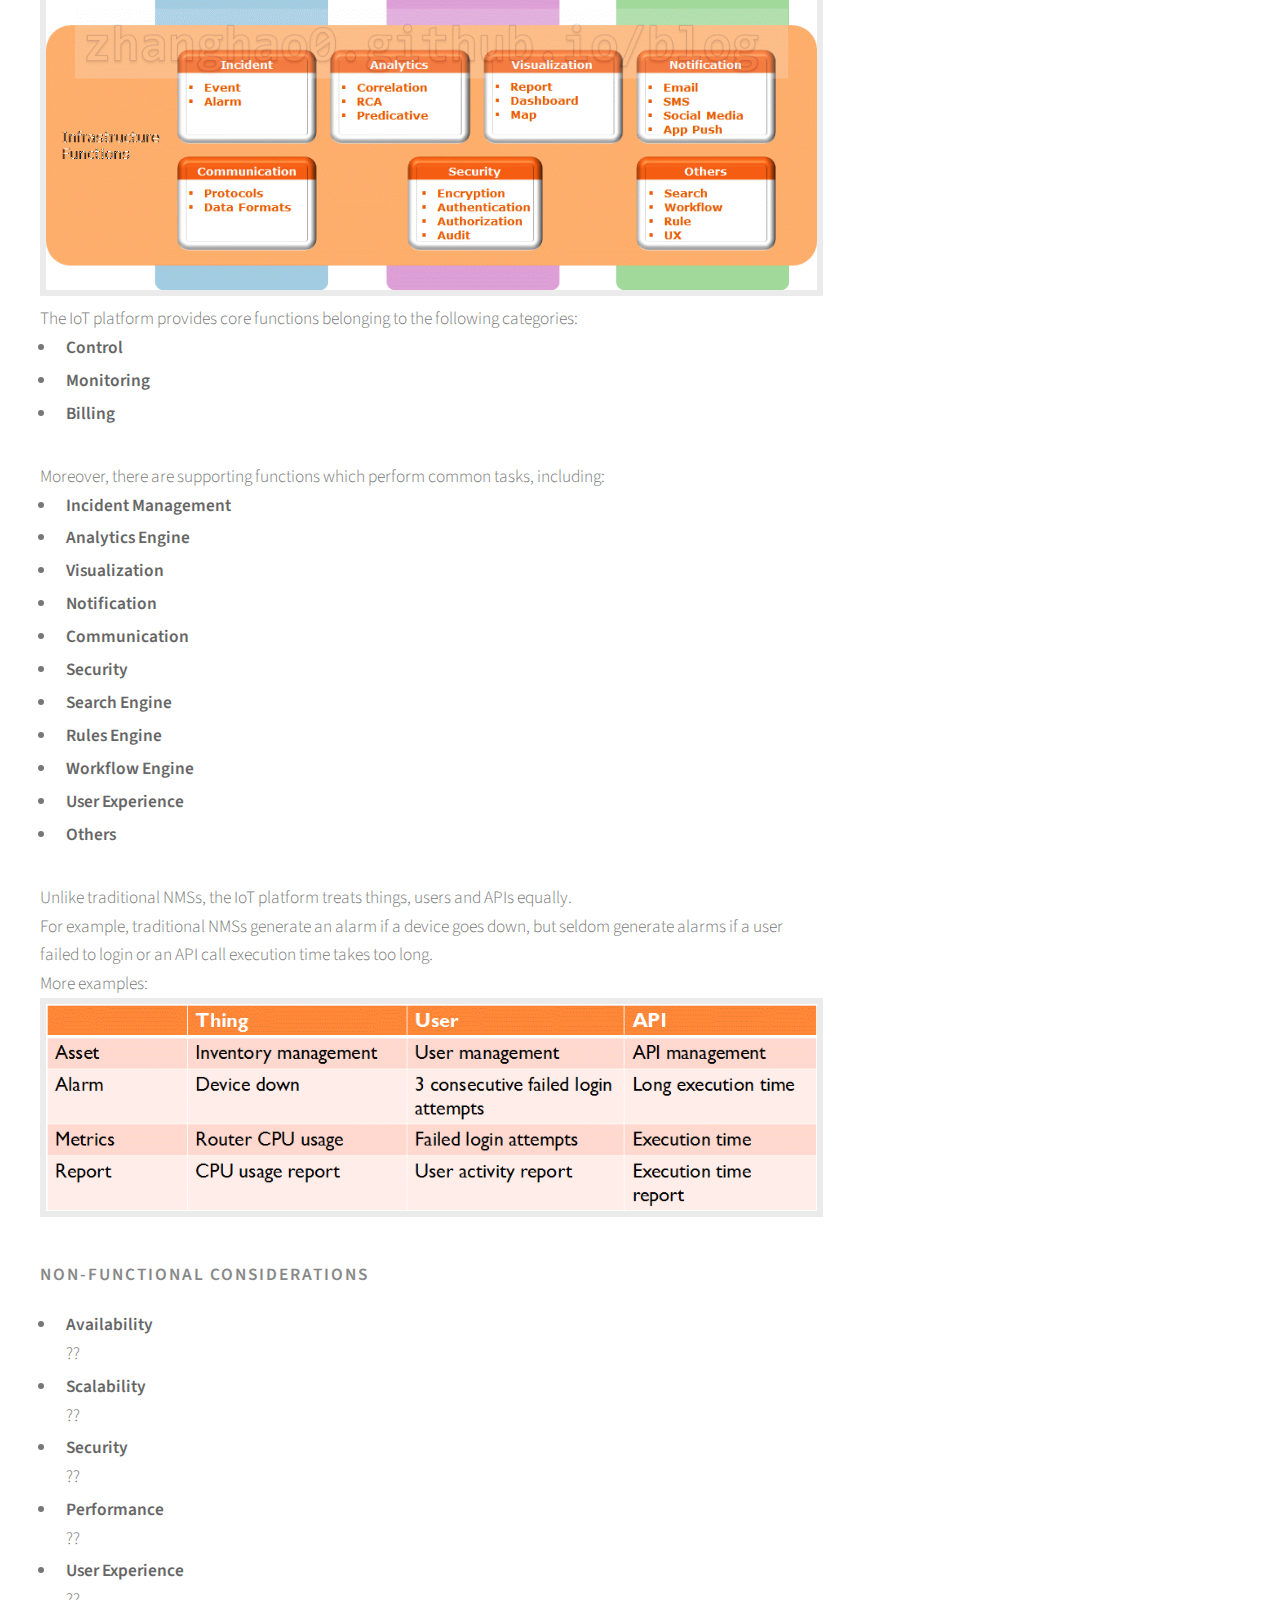
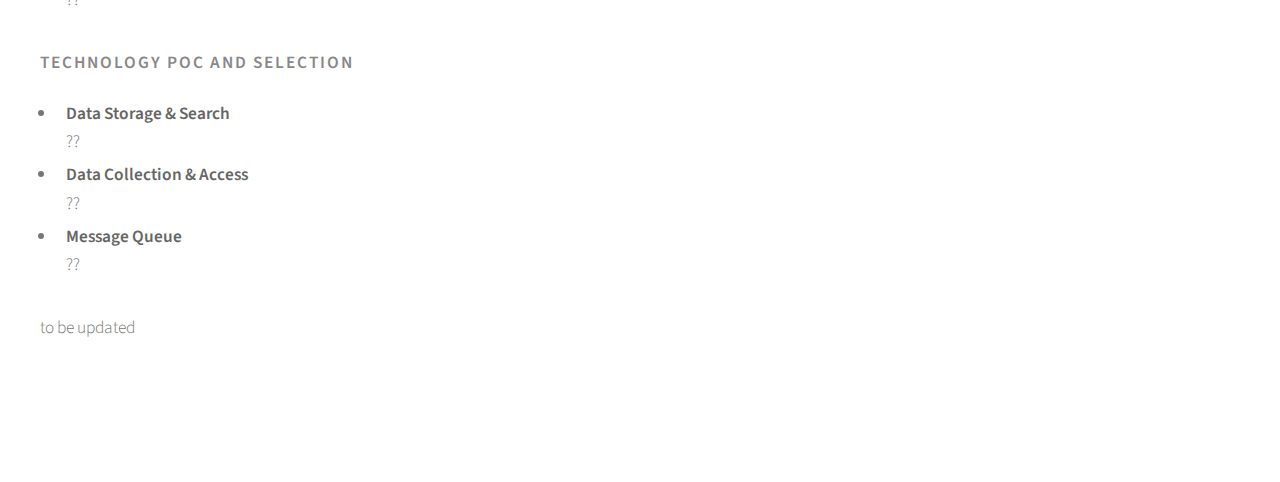
==== commit acddcf90: "Update iot-architecture.html" ====
--- a/2016/12/iot-architecture.html
+++ b/2016/12/iot-architecture.html
@@ -125,7 +125,7 @@
 											</li>
 											<li><strong>Data Digest</strong><br/>Once data is collected, it will be transformed before storing into the database. Many transformation steps may be performed, such as validation, filtering, conversion and enrichment.
 											</li>
-											<li><strong>Data Storage</strong><br/>Data can be stored either on premise or in cloud, in RDBMS or no SQL DB.
+											<li><strong>Data Storage</strong><br/>Data can be stored either on premise or in cloud, in RDBMS, Data warehouse or no SQL DB.
 											</li>
 											<li><strong>Data Analytics</strong><br/>Event correlation, data mining, root cause analysis and predicative analysis are all examples of data analytics. Data analytics tasks and results can be stored for resue.
 											</li>
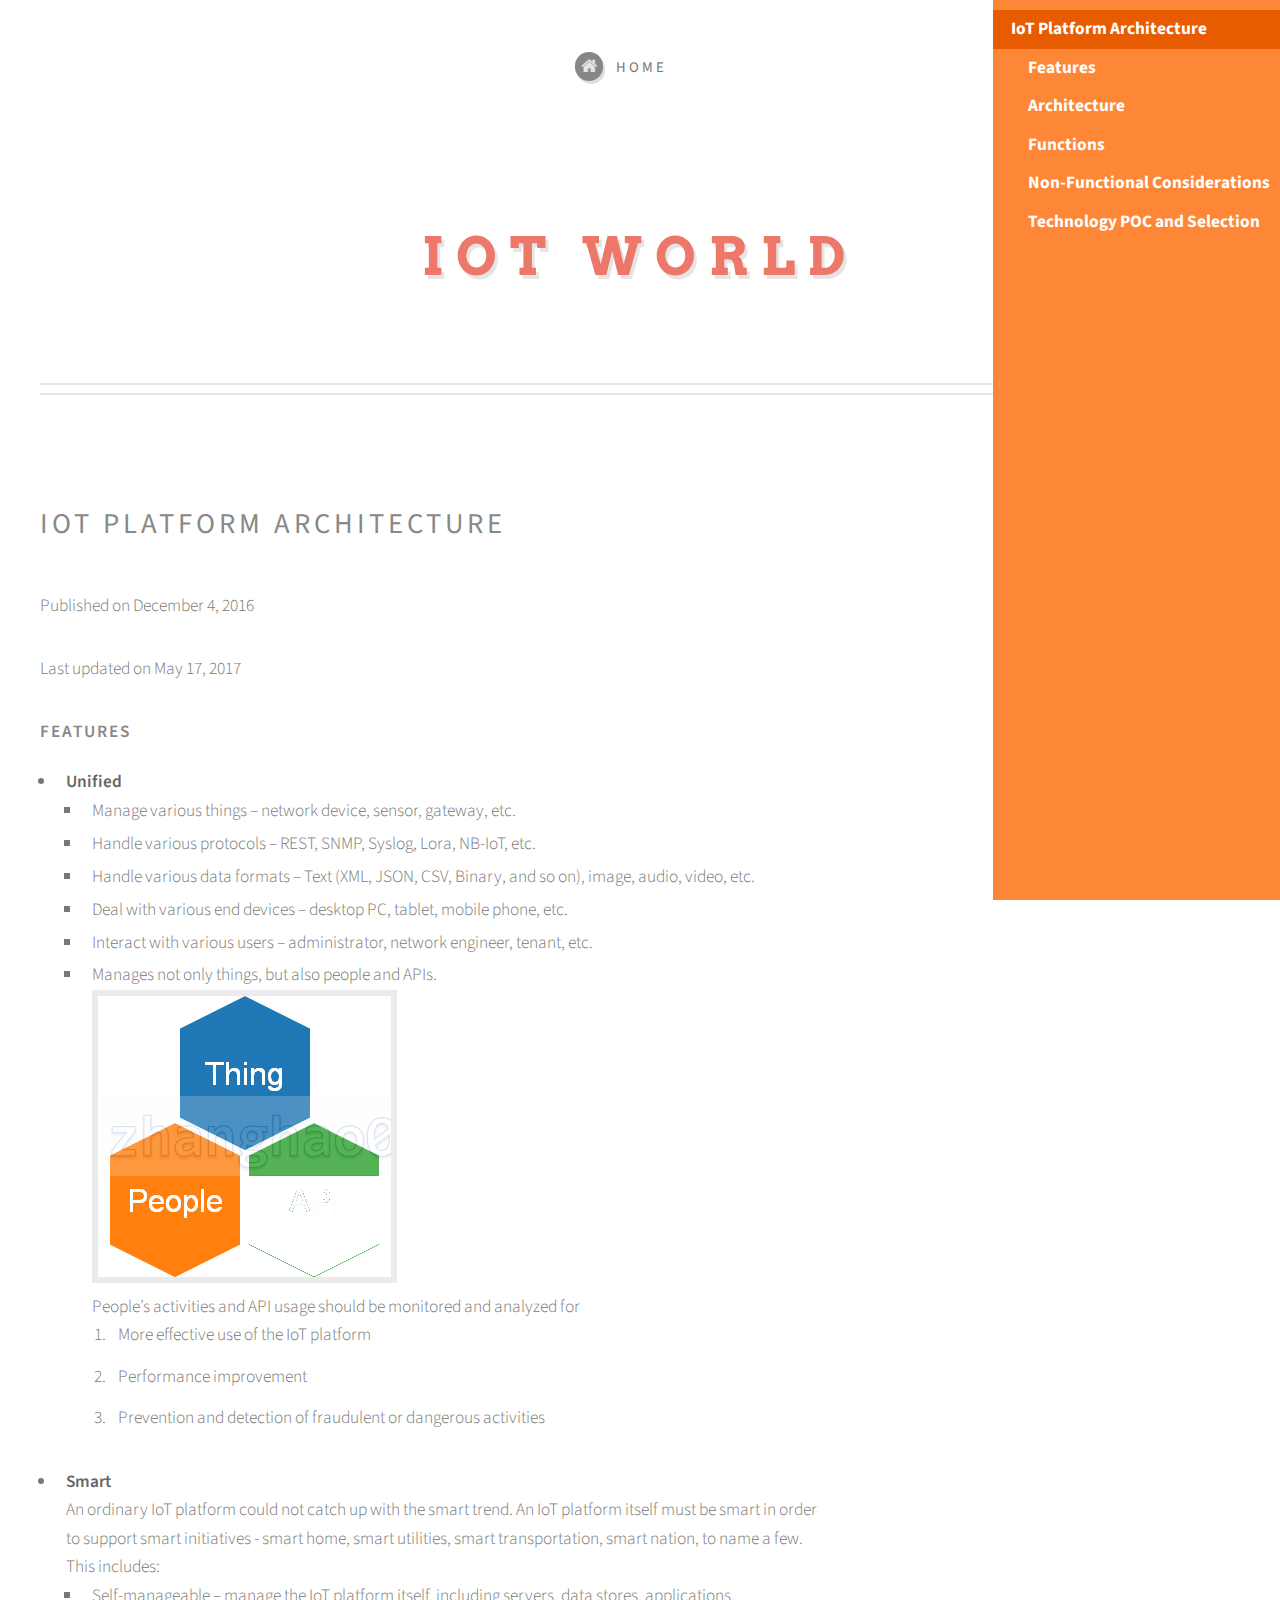
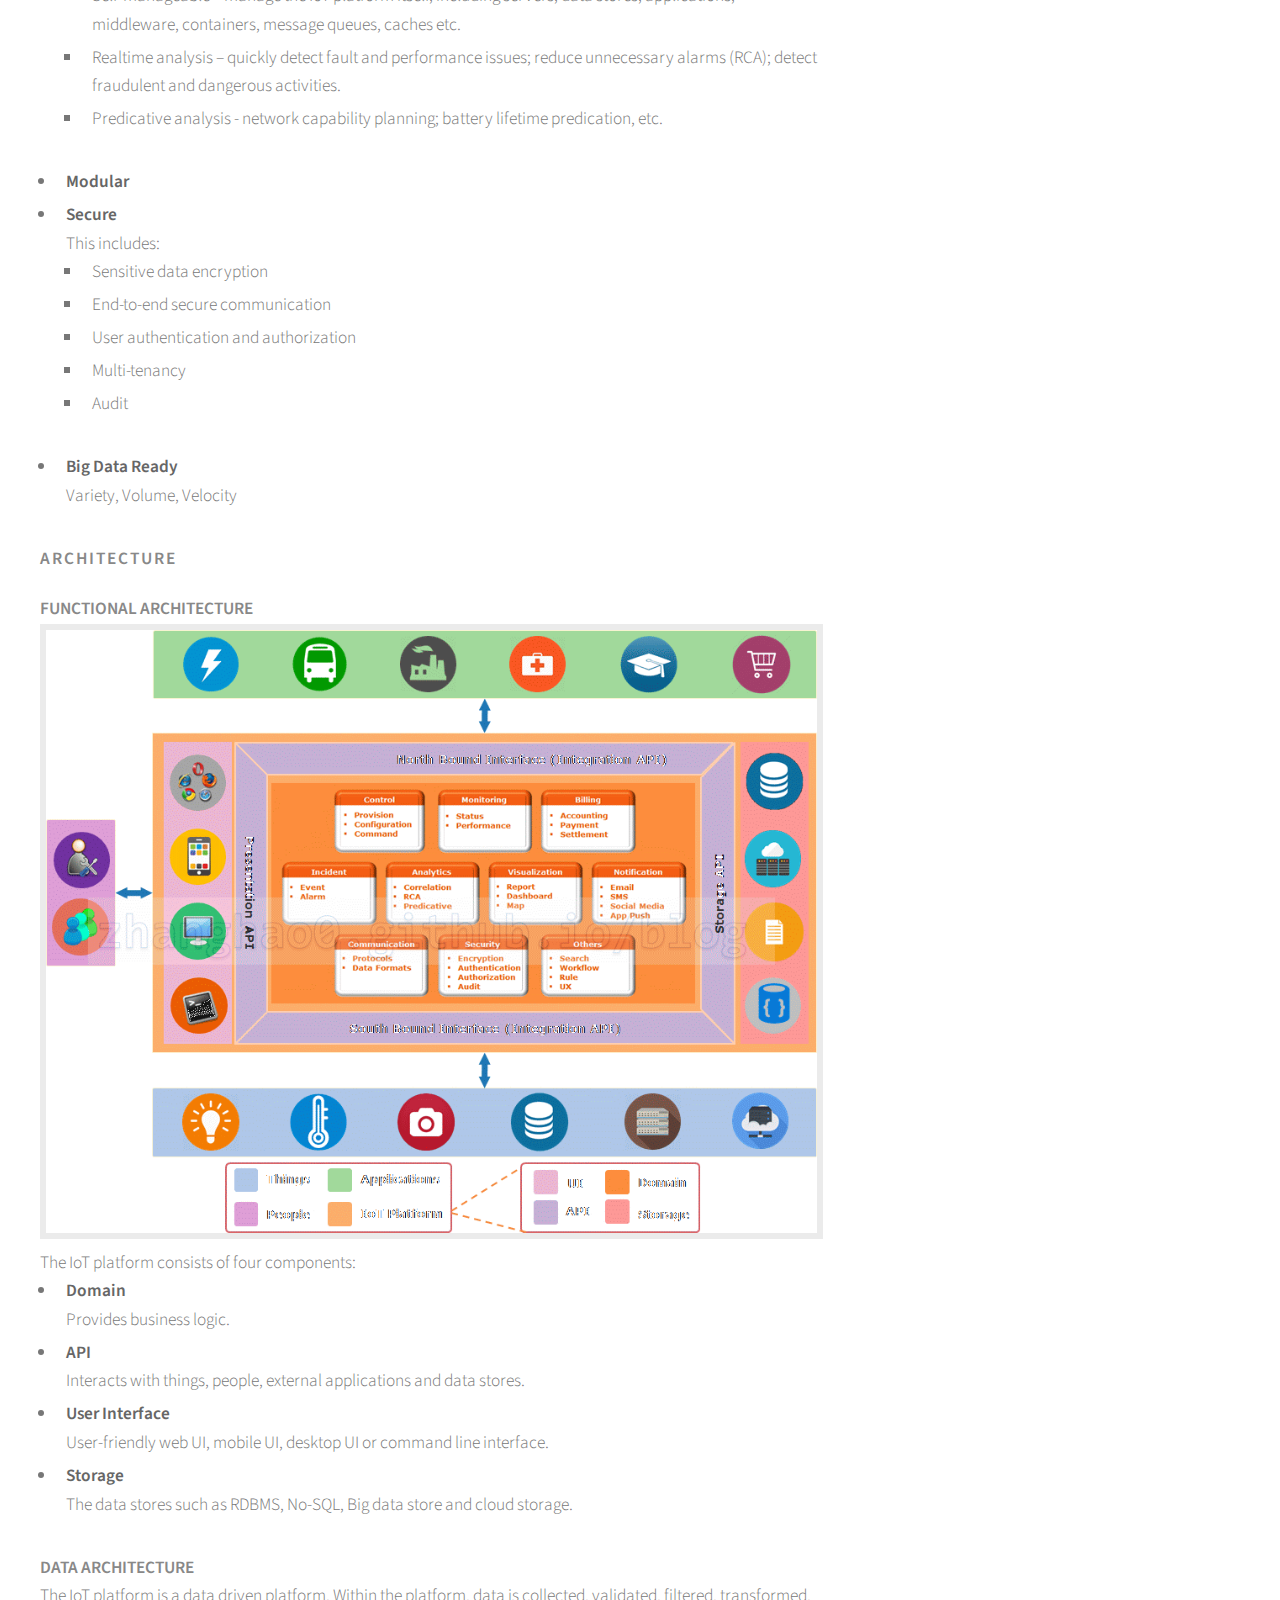
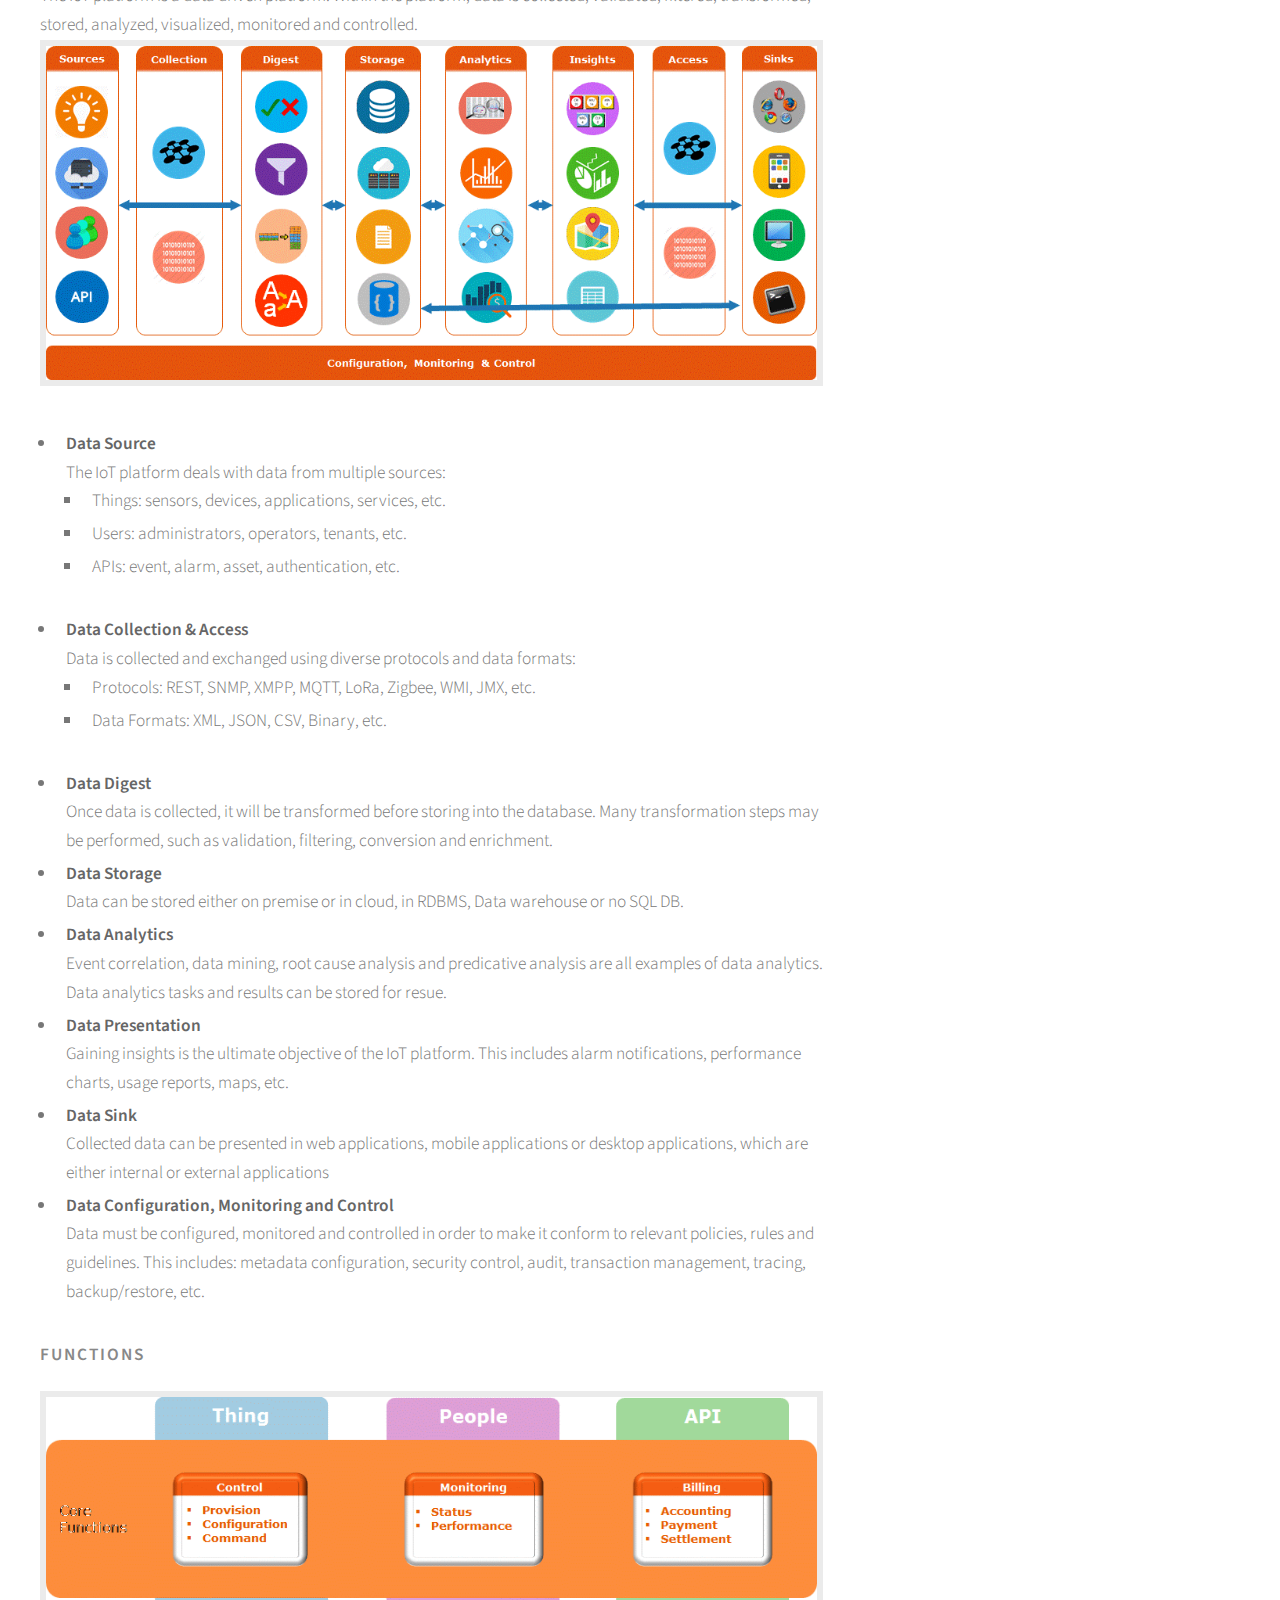
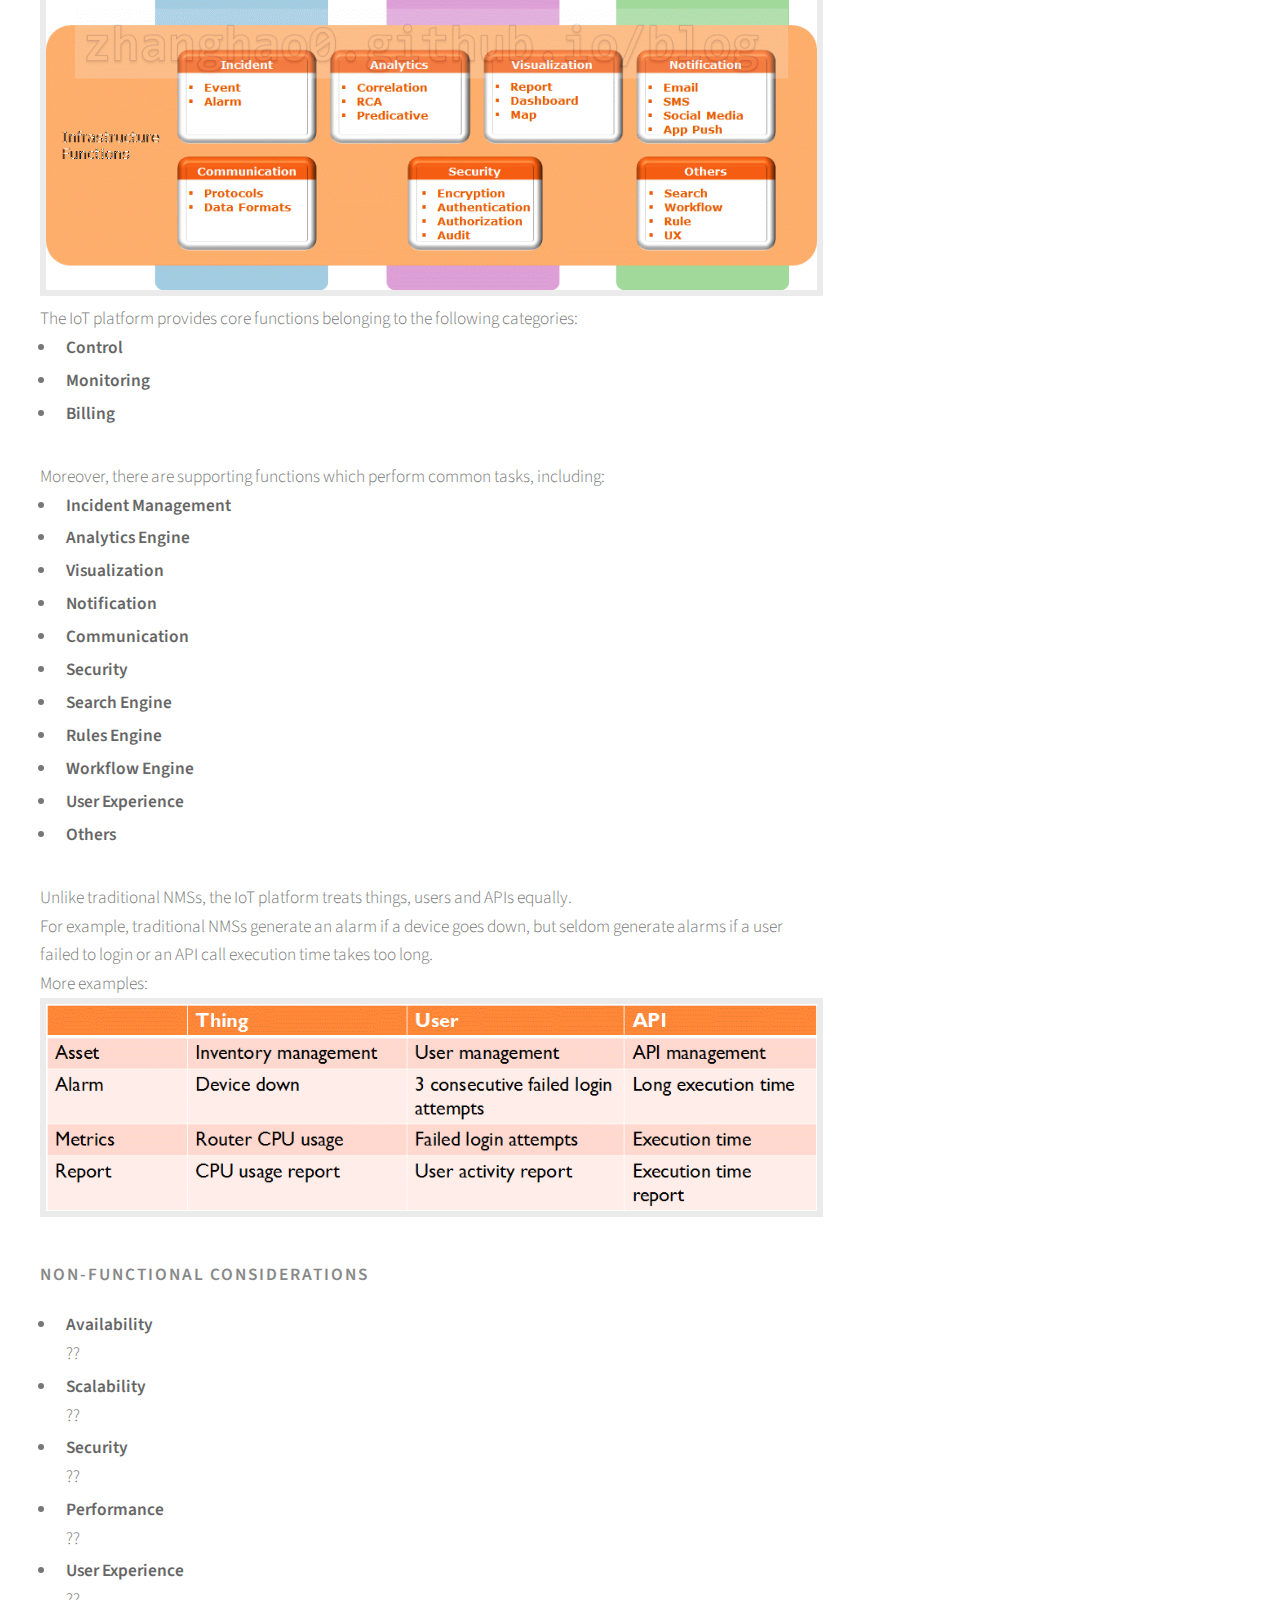
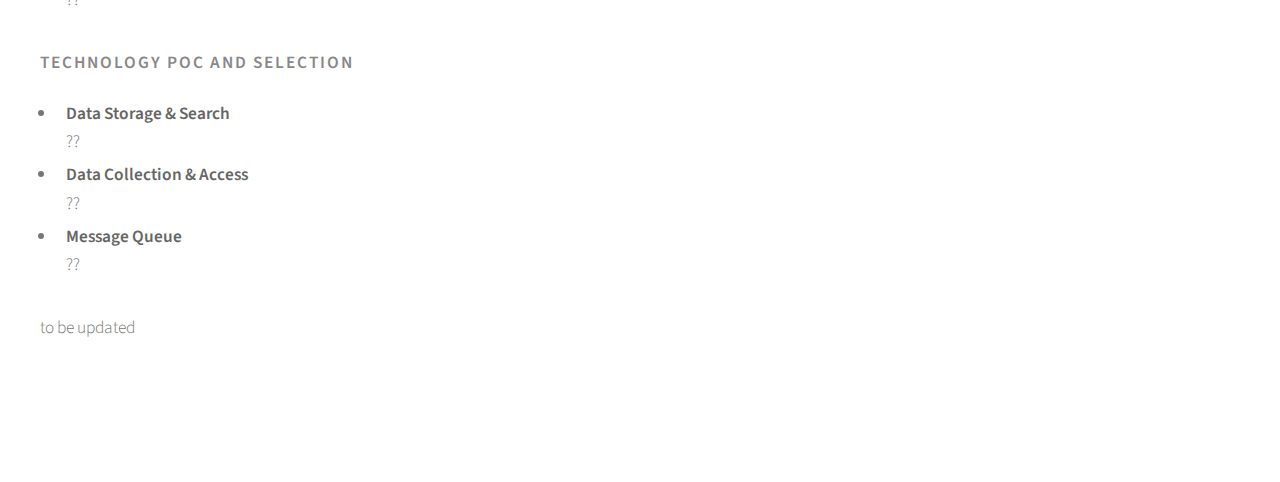
==== commit e54377a0: "Update iot-architecture.html" ====
--- a/2016/12/iot-architecture.html
+++ b/2016/12/iot-architecture.html
@@ -46,8 +46,8 @@
 					<div id="main" class="container">
 						<header>
 							<h2>IoT Platform Architecture</h2>
-							<p class="date">December 4, 2016</p>
-							<p class="date">March 12, 2017</p>
+							<p class="date">Published on December 4, 2016</p>
+							<p class="date">Last updated on May 17, 2017</p>
 						</header>
 						<div class="row">
 							<div id="content" class="8u 12u(mobile)">
@@ -73,7 +73,7 @@
 										</li>
 										<li><strong>Smart</strong><br/>An ordinary IoT platform could not catch up with the smart trend. An IoT platform itself must be smart in order to support smart initiatives - smart home, smart utilities, smart transportation, smart nation, to name a few.<br/>This includes:
 											<ul class="square">
-												<li>Self-manageable – manage the IoT platform itself, such as servers, data stores, applications, middleware, etc.</li>
+												<li>Self-manageable – manage the IoT platform itself, including servers, data stores, applications, middleware, containers, message queues, caches etc.</li>
 												<li>Realtime analysis – quickly detect fault and performance issues; reduce unnecessary alarms (RCA); detect fraudulent and dangerous activities.</li>
 												<li>Predicative analysis - network capability planning; battery lifetime predication, etc.</li>
 											</ul>
@@ -100,13 +100,13 @@
 									<ul class="default">
 										<li><strong>Domain</strong><br/>Provides business logic.</li>
 										<li><strong>API</strong><br/>Interacts with things, people, external applications and data stores.</li>
-										<li><strong>User Interface</strong><br/>User-friendly web UI, mobile UI, desktop UI or command line interfacd.</li>
+										<li><strong>User Interface</strong><br/>User-friendly web UI, mobile UI, desktop UI or command line interface.</li>
 										<li><strong>Storage</strong><br/>The data stores such as RDBMS, No-SQL, Big data store and cloud storage.</li>
 									</ul>
 									<p></p>
 
 									<h4>Data Architecture</h4>
-									<div>The IoT platform is a data driven platform. Within the platform, data is collected, validated, filtered, transformed, stored, analyzed, visualized and controlled.</div>
+									<div>The IoT platform is a data driven platform. Within the platform, data is collected, validated, filtered, transformed, stored, analyzed, visualized, monitored and controlled.</div>
 									<a href="https://zhanghao0.github.io/blog/2016/12/iot-data-view.gif" class="image"><img src="https://zhanghao0.github.io/blog/2016/12/iot-data-view.gif" alt="Functions (Data Flow View)"/></a>
 									<p>
 										<ul class="default">
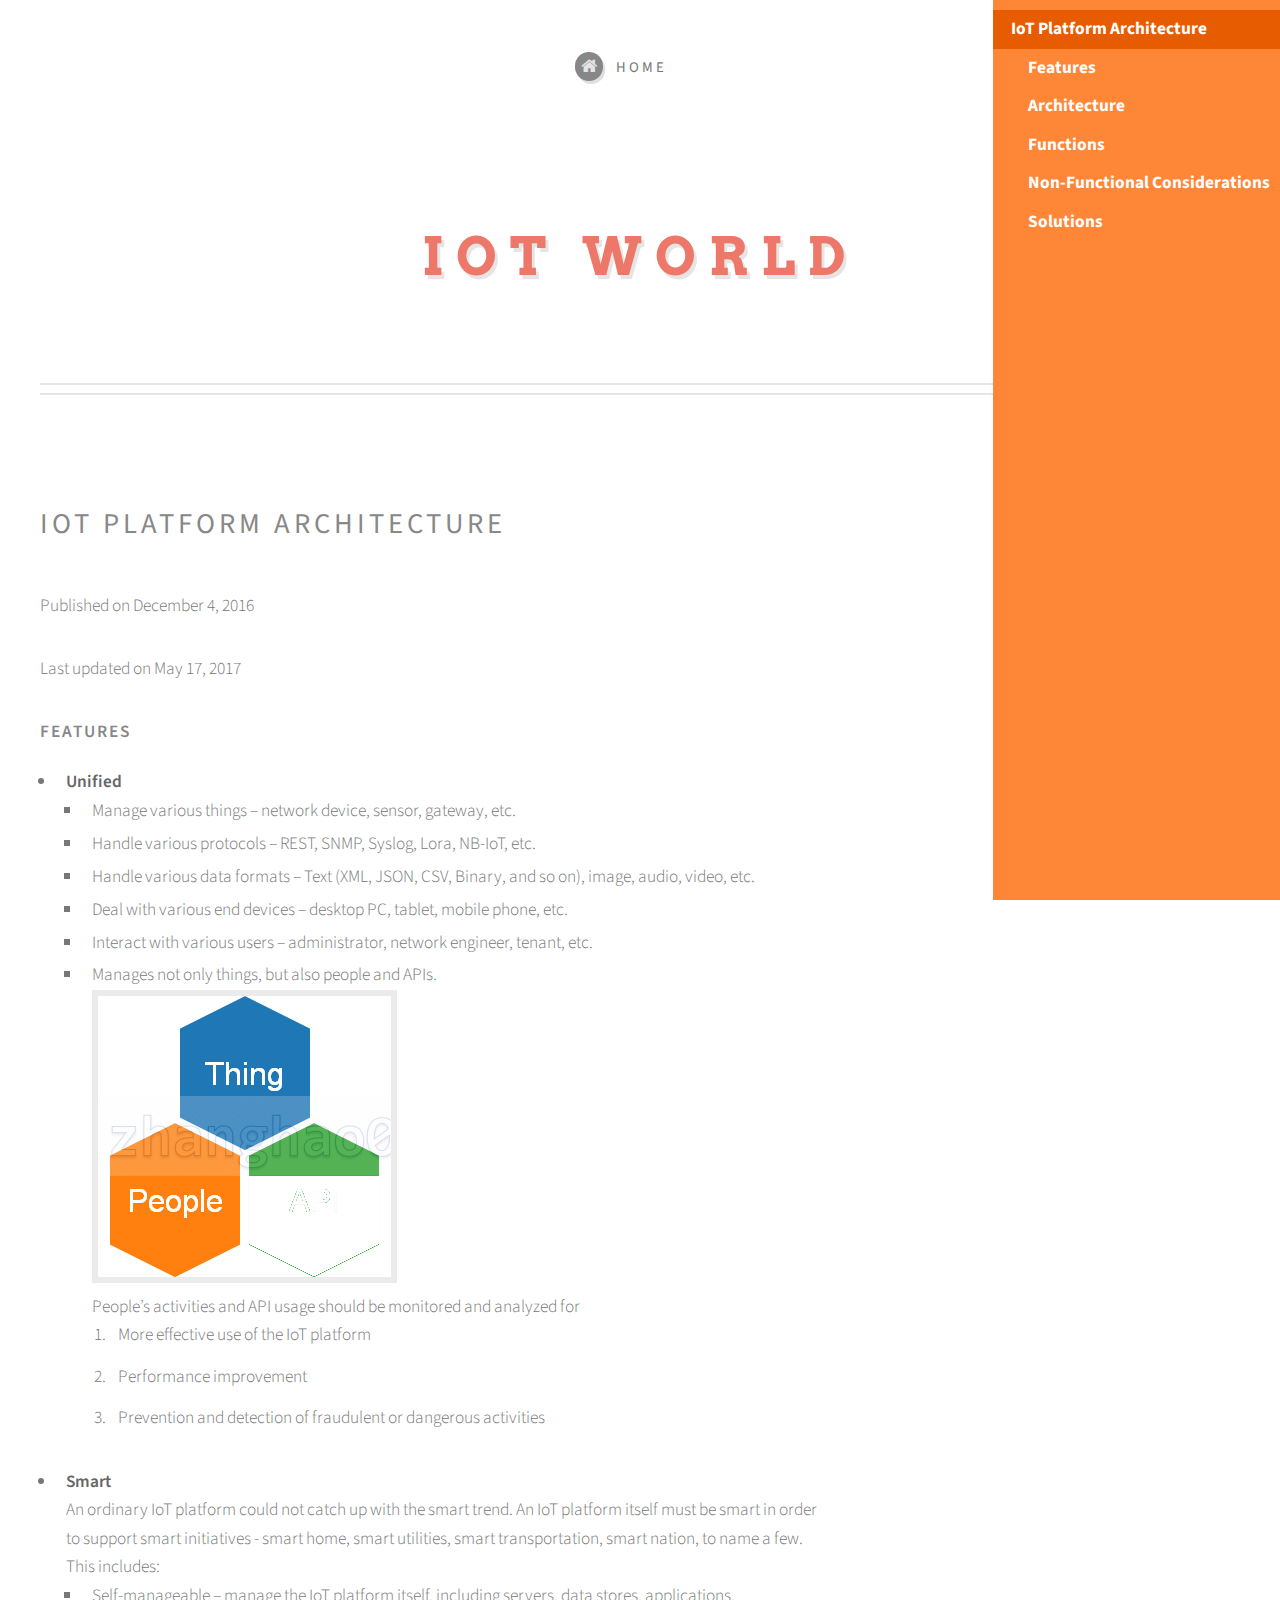
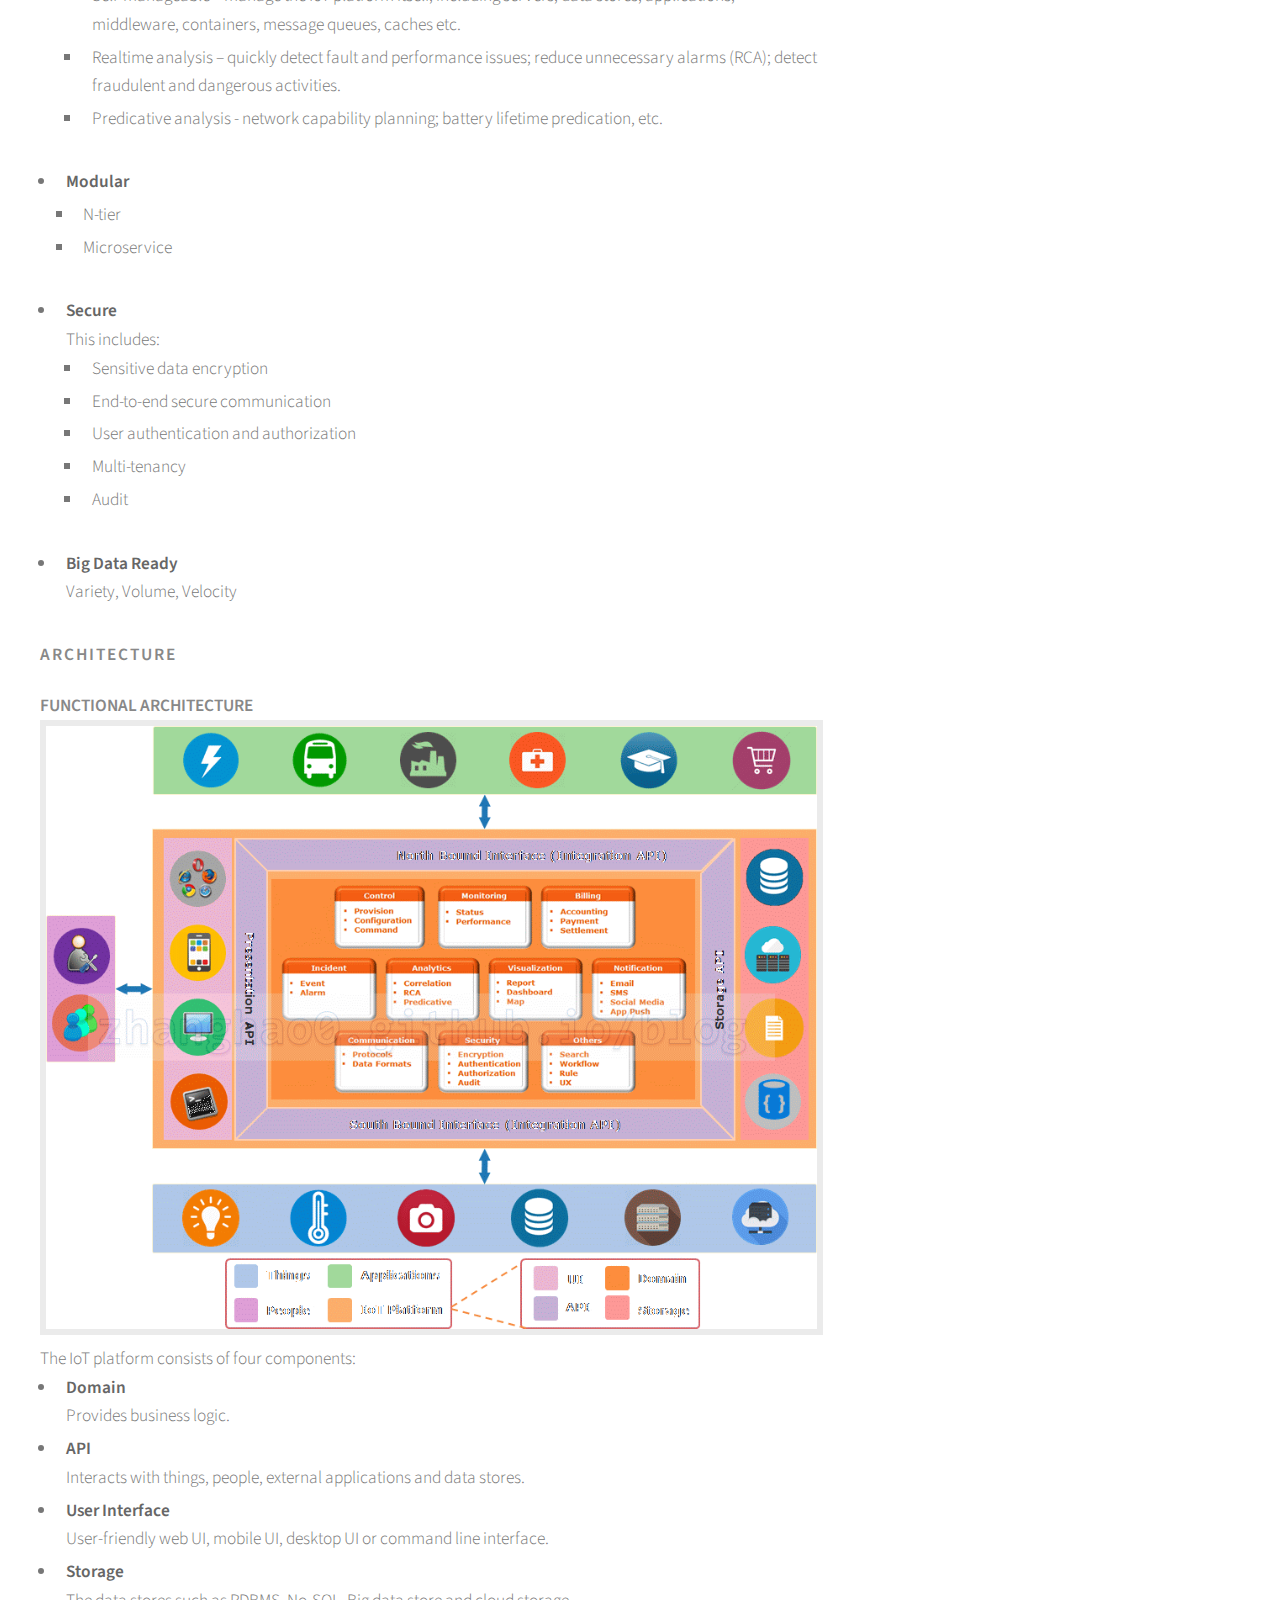
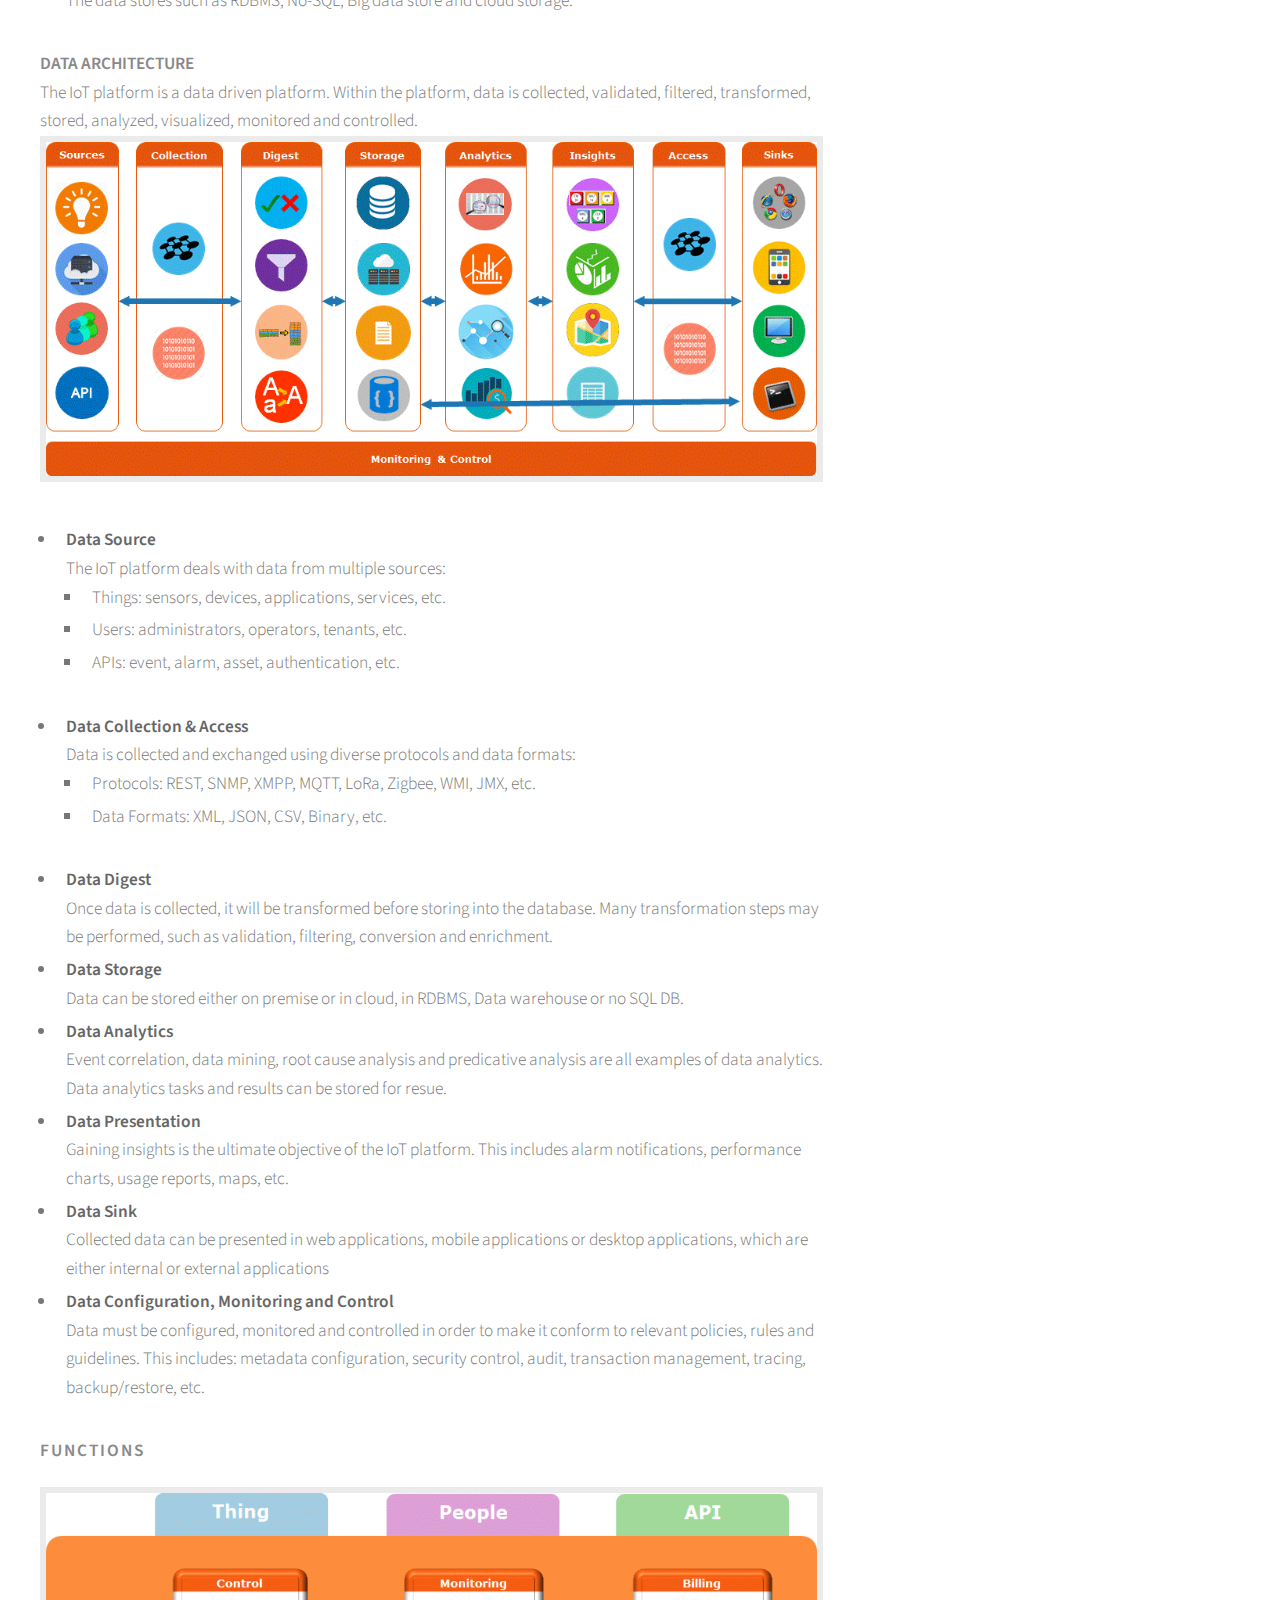
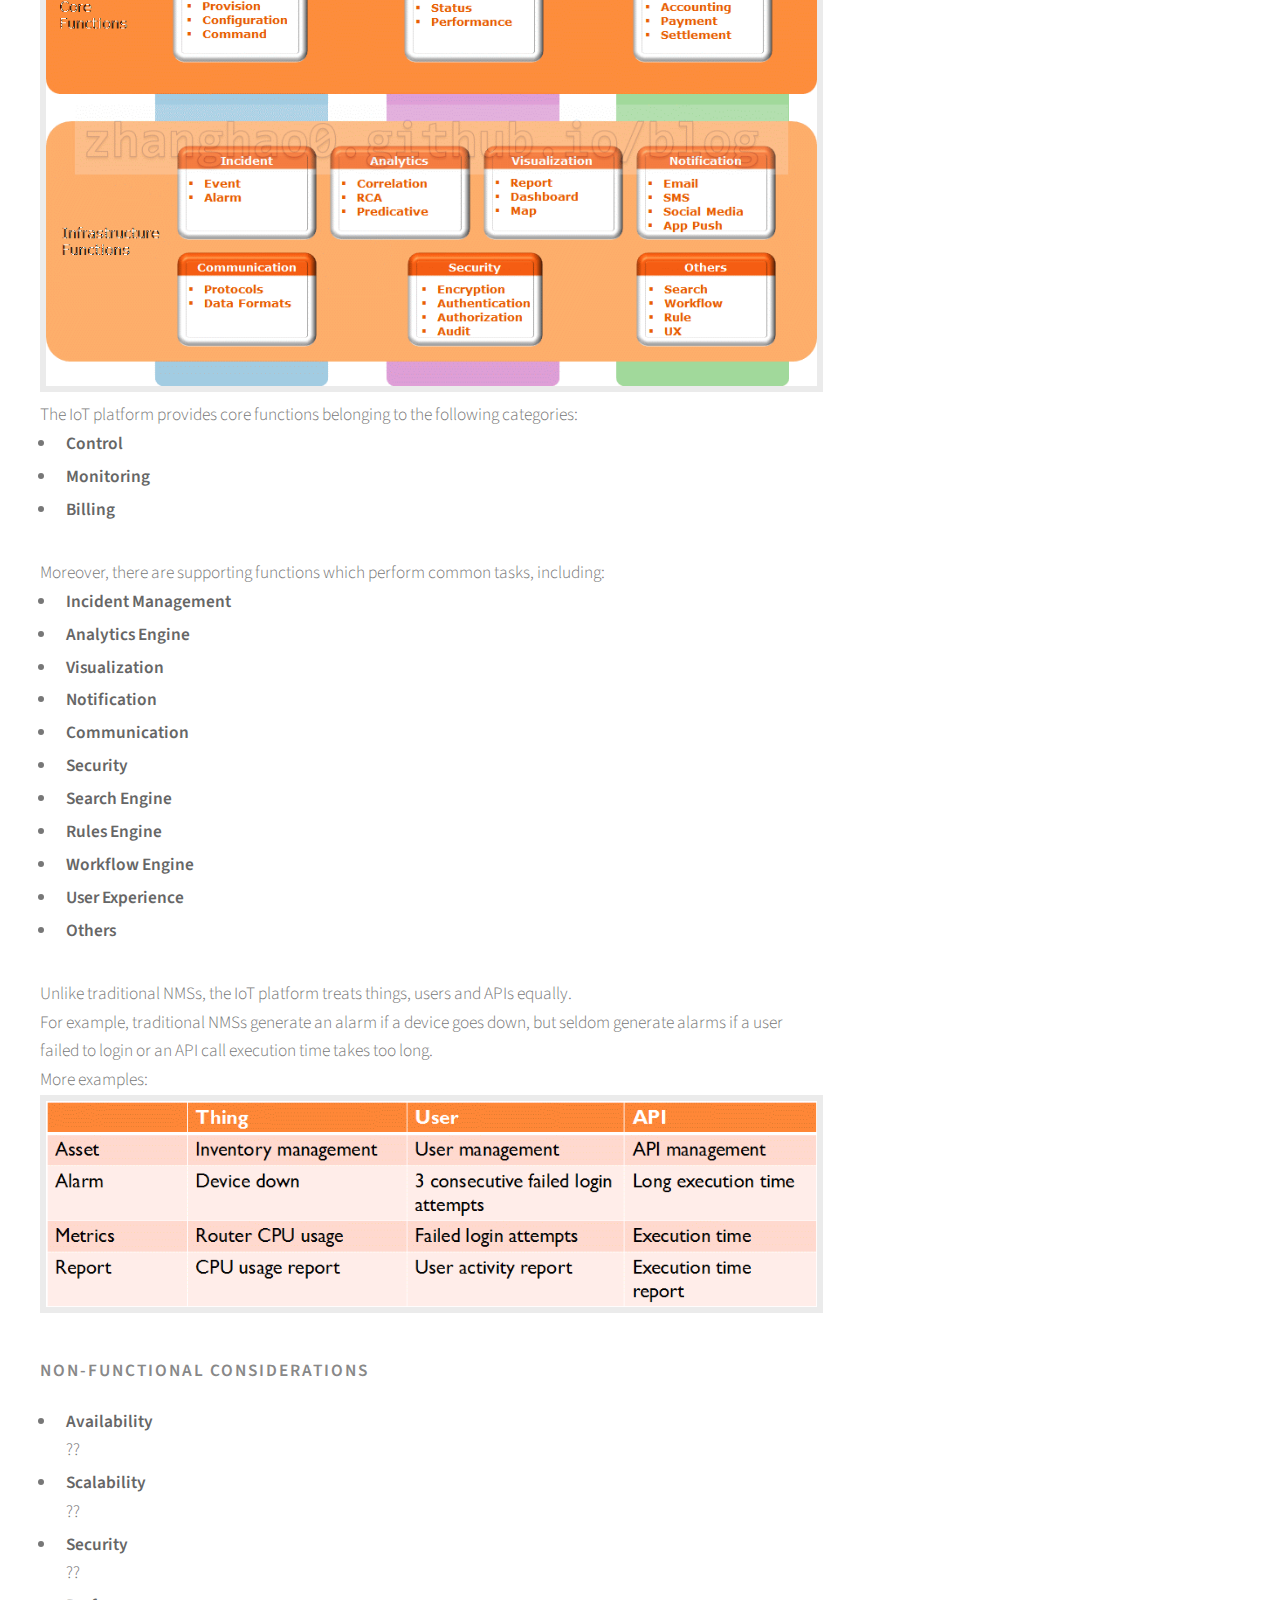
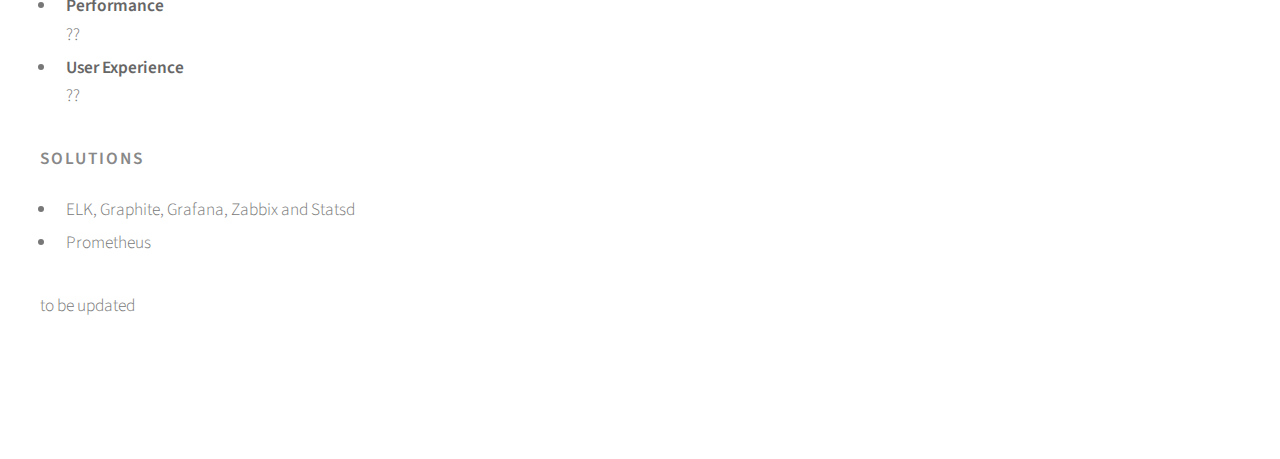
==== commit fa6eb008: "Update iot-architecture.html" ====
--- a/2016/12/iot-architecture.html
+++ b/2016/12/iot-architecture.html
@@ -79,6 +79,10 @@
 											</ul>
 										</li>
 										<li><strong>Modular</strong></li>
+											<ul class="square">
+												<li>N-tier</li>
+												<li>Microservice</li>
+											</ul>
 										<li><strong>Secure</strong><br/>This includes:
 											<ul class="square">
 												<li>Sensitive data encryption</li>
@@ -179,11 +183,10 @@
 									<p></p>
 								</div>
 								<div>
-									<h3>Technology POC and Selection</h3>
-									<ul class="default">
-										<li><strong>Data Storage &amp; Search</strong><br/>??</li>
-										<li><strong>Data Collection &amp; Access</strong><br/>??</li>
-										<li><strong>Message Queue</strong><br/>??</li>
+									<h3>Solutions</h3>
+									<ul class="default">
+										<li>ELK, Graphite, Grafana, Zabbix and Statsd</li>
+										<li>Prometheus</li>
 									</ul>
 									<p></p>
 								</div>
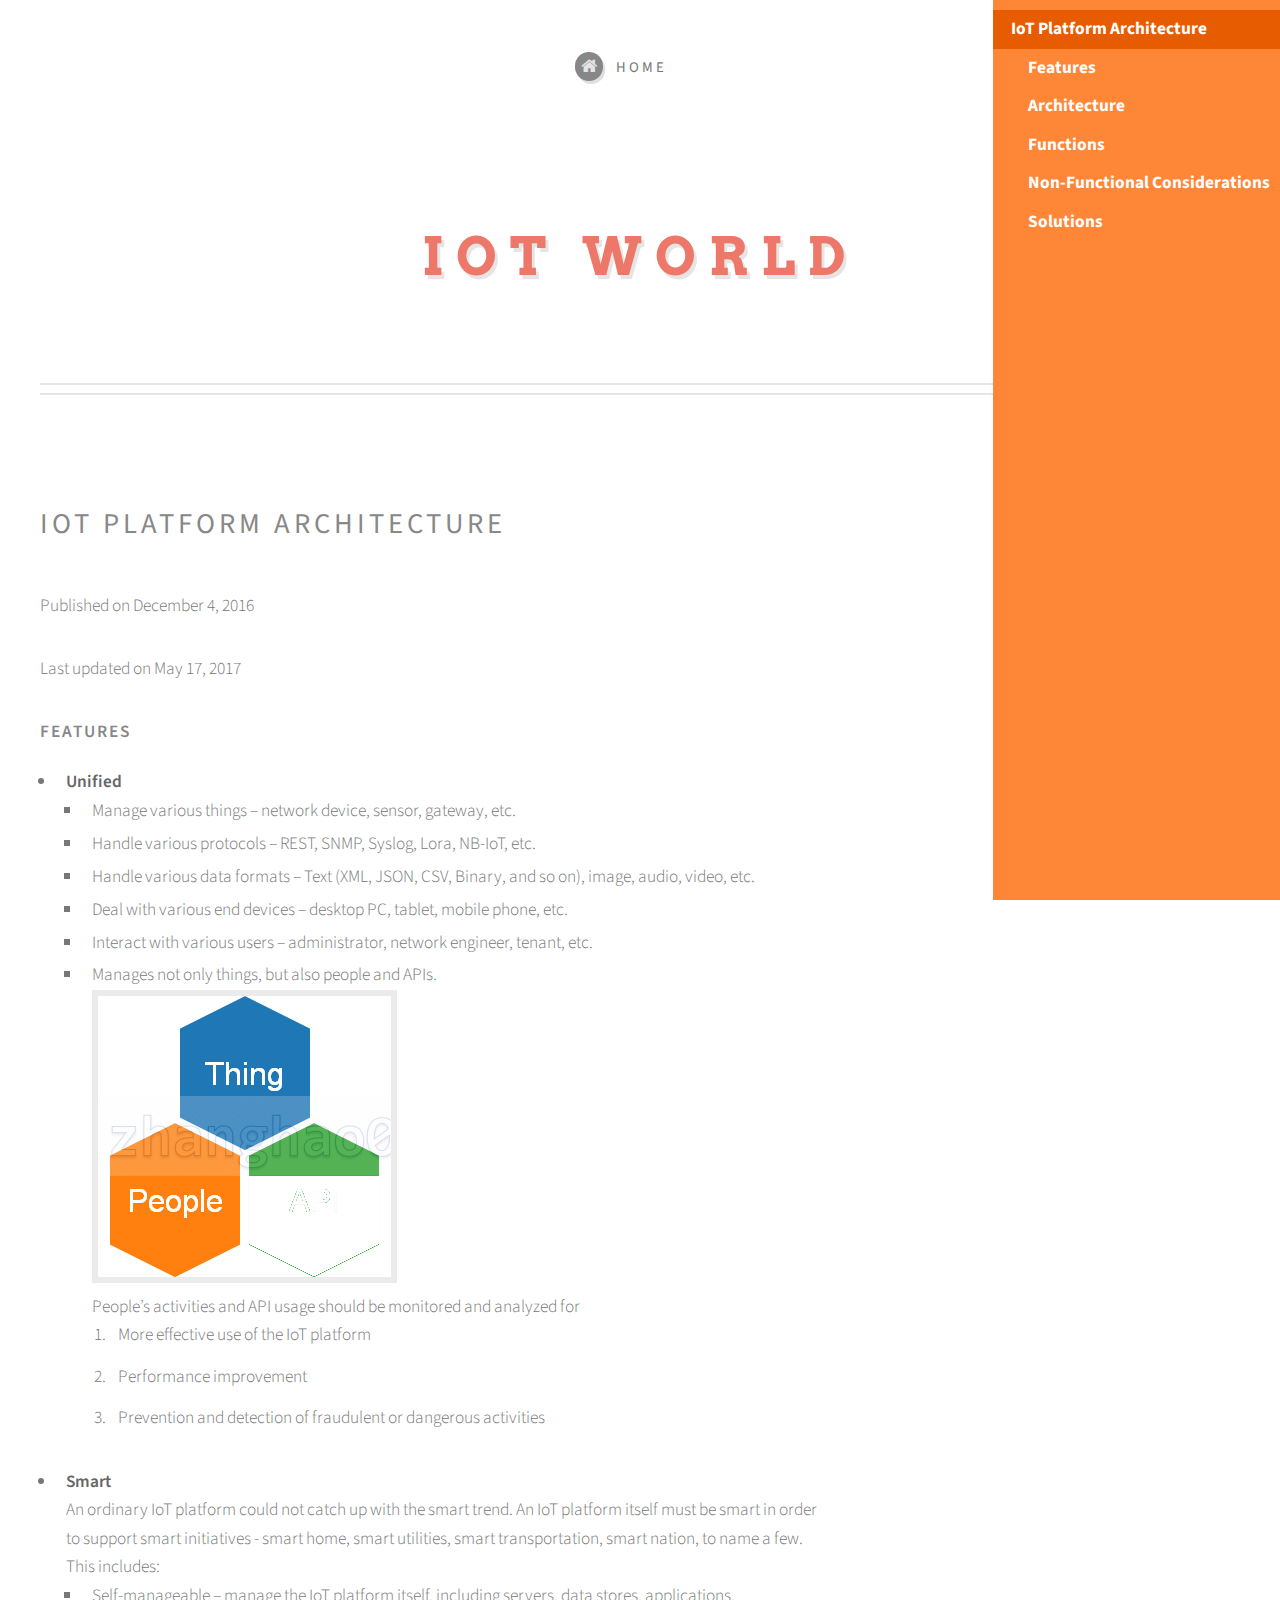
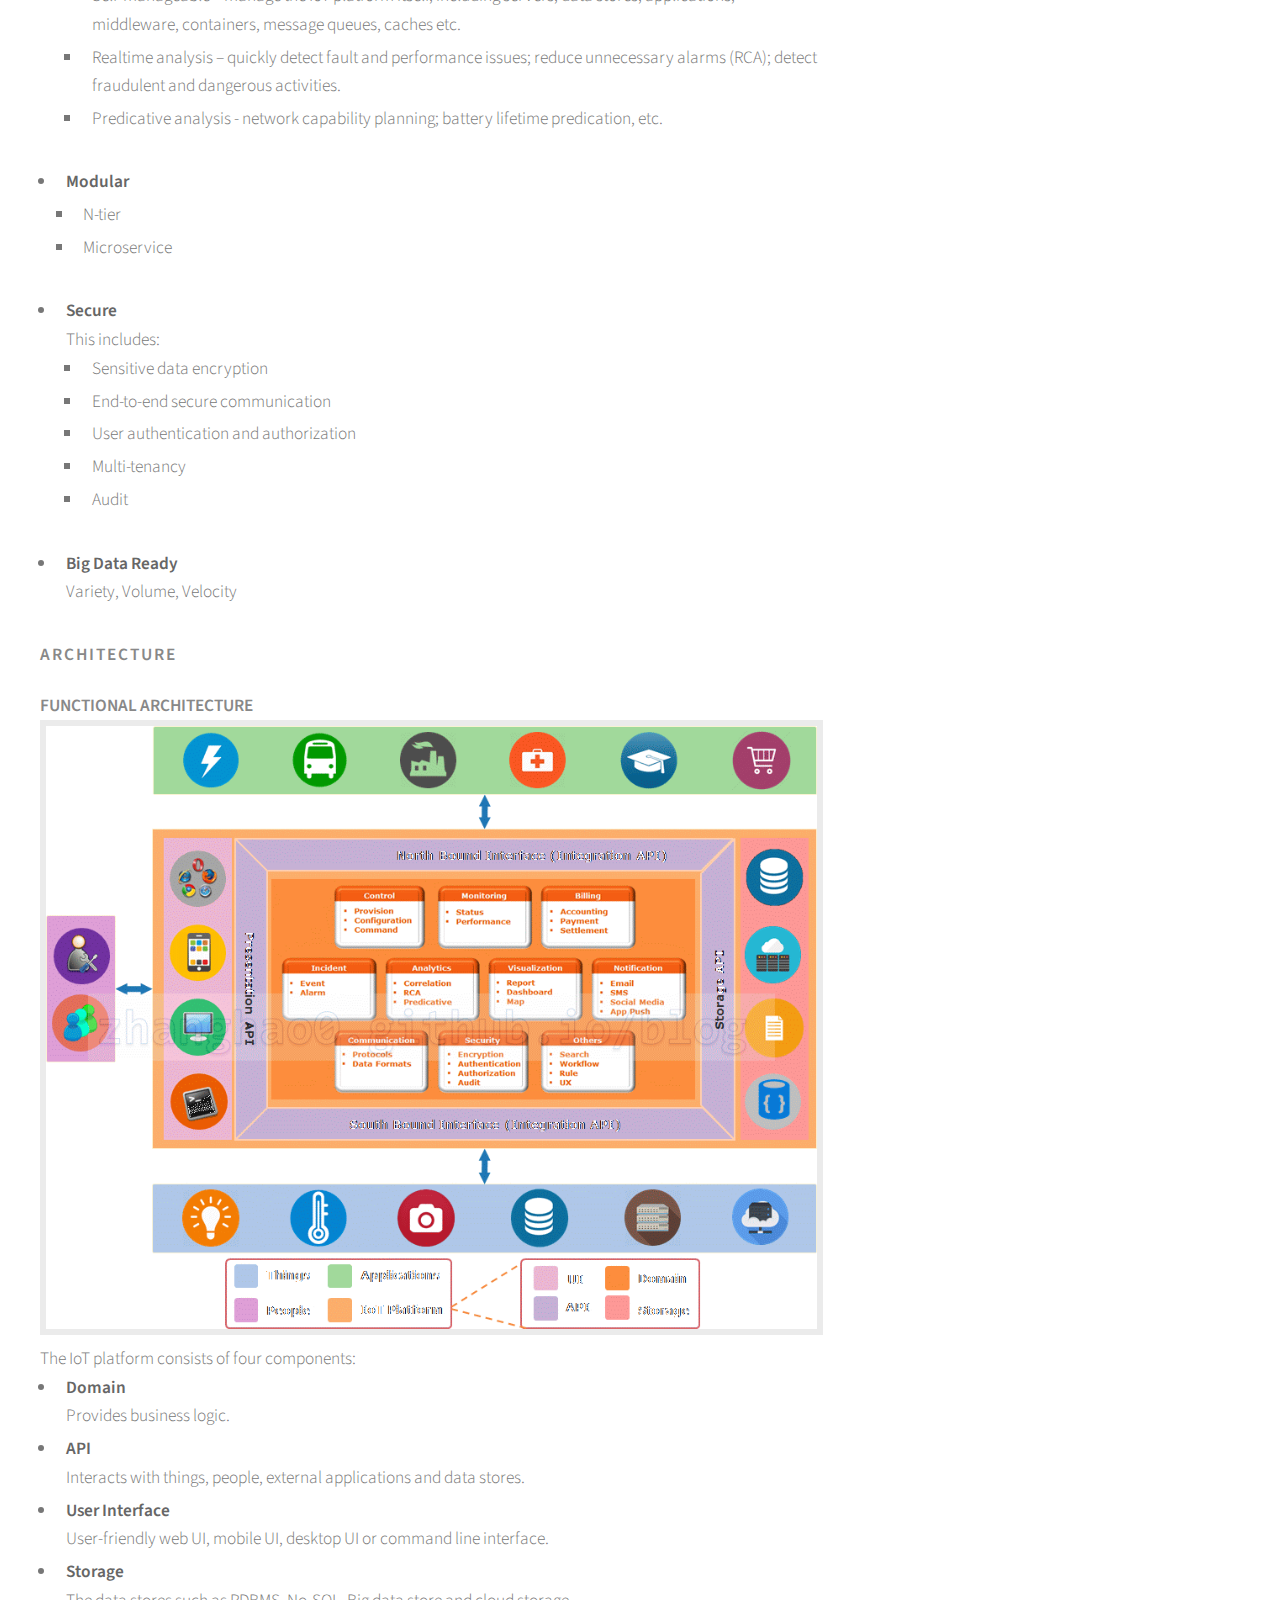
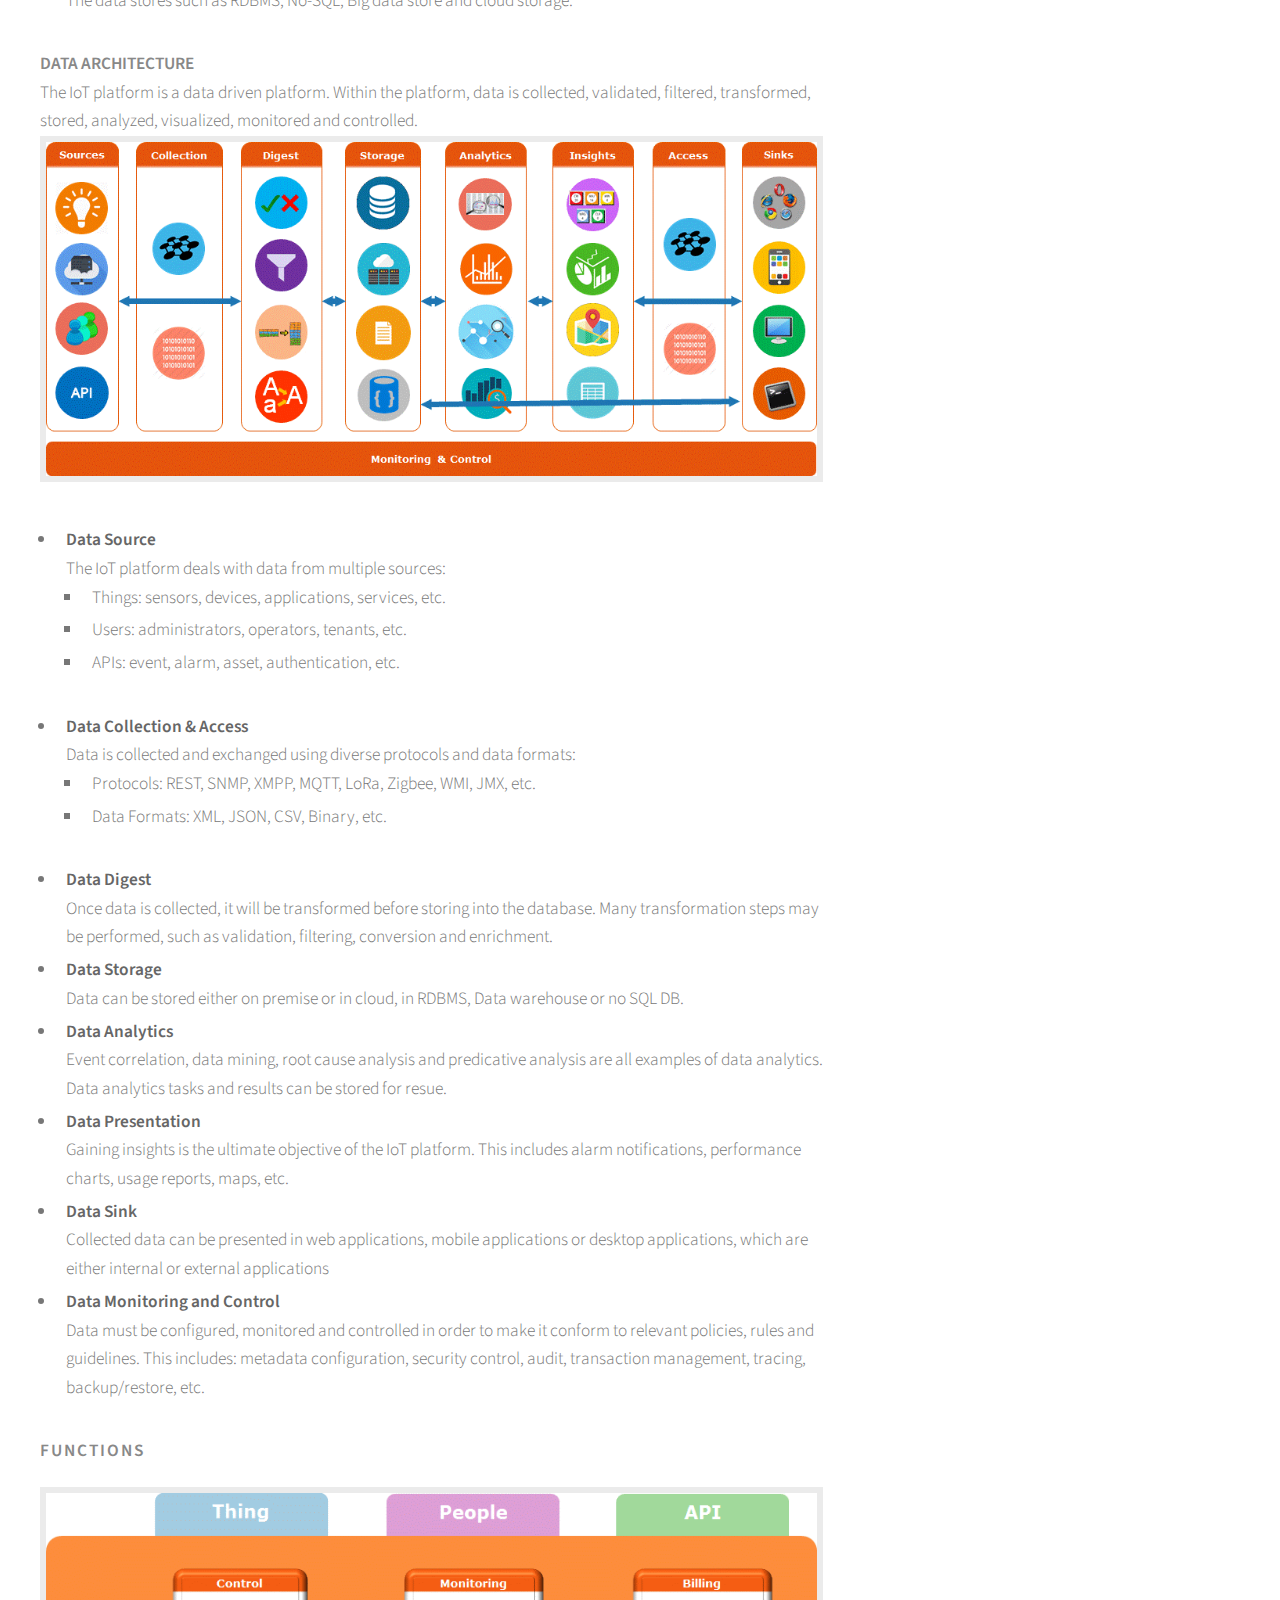
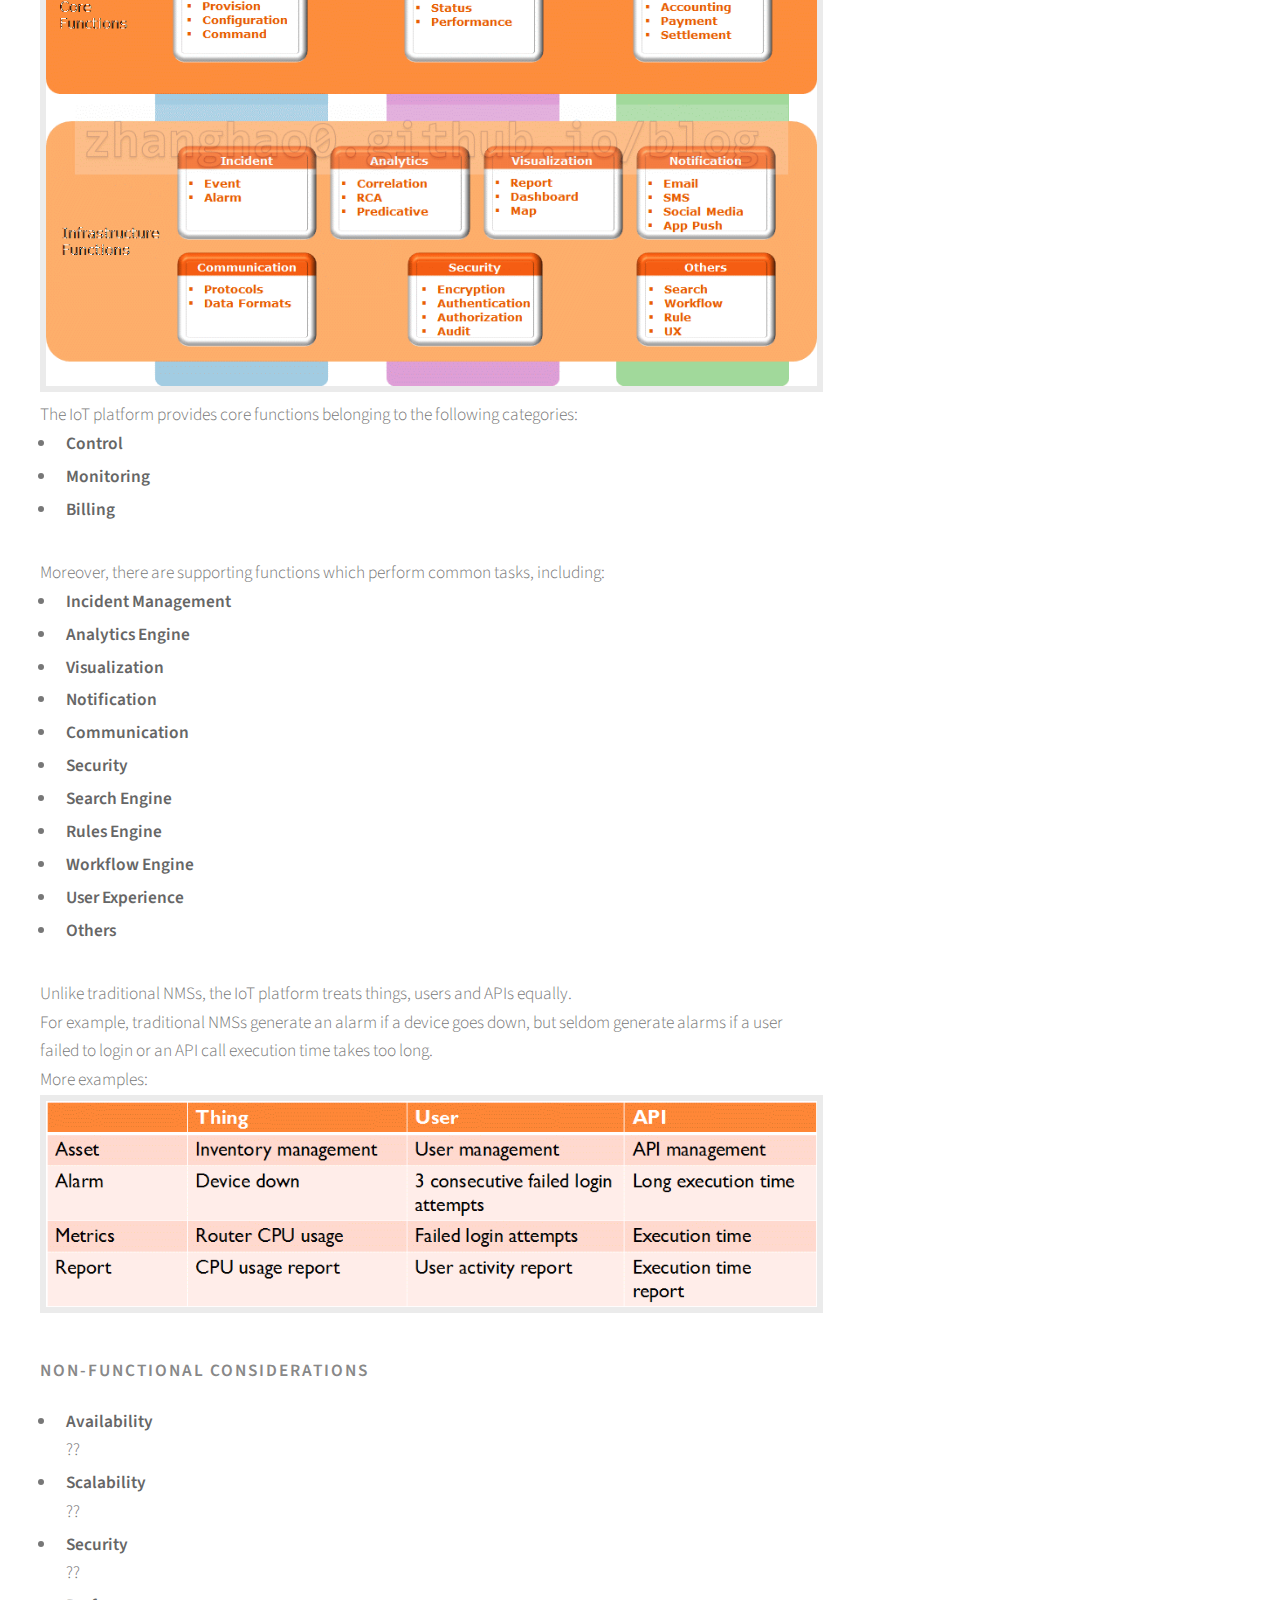
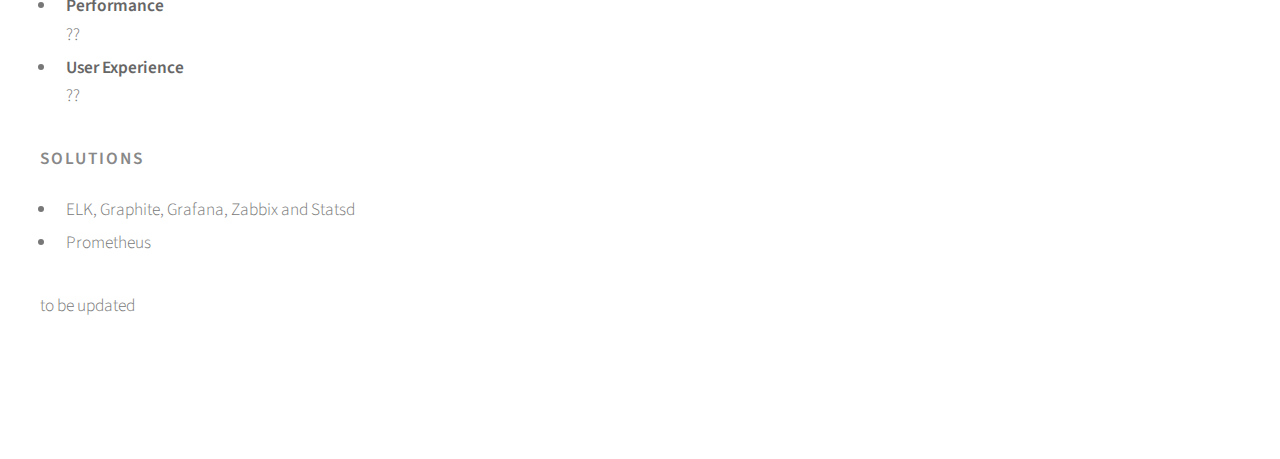
==== commit 1fe17035: "Update iot-architecture.html" ====
--- a/2016/12/iot-architecture.html
+++ b/2016/12/iot-architecture.html
@@ -137,7 +137,7 @@
 											</li>
 											<li><strong>Data Sink</strong><br/>Collected data can be presented in web applications, mobile applications or desktop applications, which are either internal or external applications
 											</li>
-											<li><strong>Data Configuration, Monitoring and Control</strong><br/>Data must be configured, monitored and controlled in order to make it conform to relevant policies, rules and guidelines. This includes: metadata configuration, security control, audit, transaction management, tracing, backup/restore, etc.
+											<li><strong>Data Monitoring and Control</strong><br/>Data must be configured, monitored and controlled in order to make it conform to relevant policies, rules and guidelines. This includes: metadata configuration, security control, audit, transaction management, tracing, backup/restore, etc.
 											</li>
 										</ul>
 									</p>
